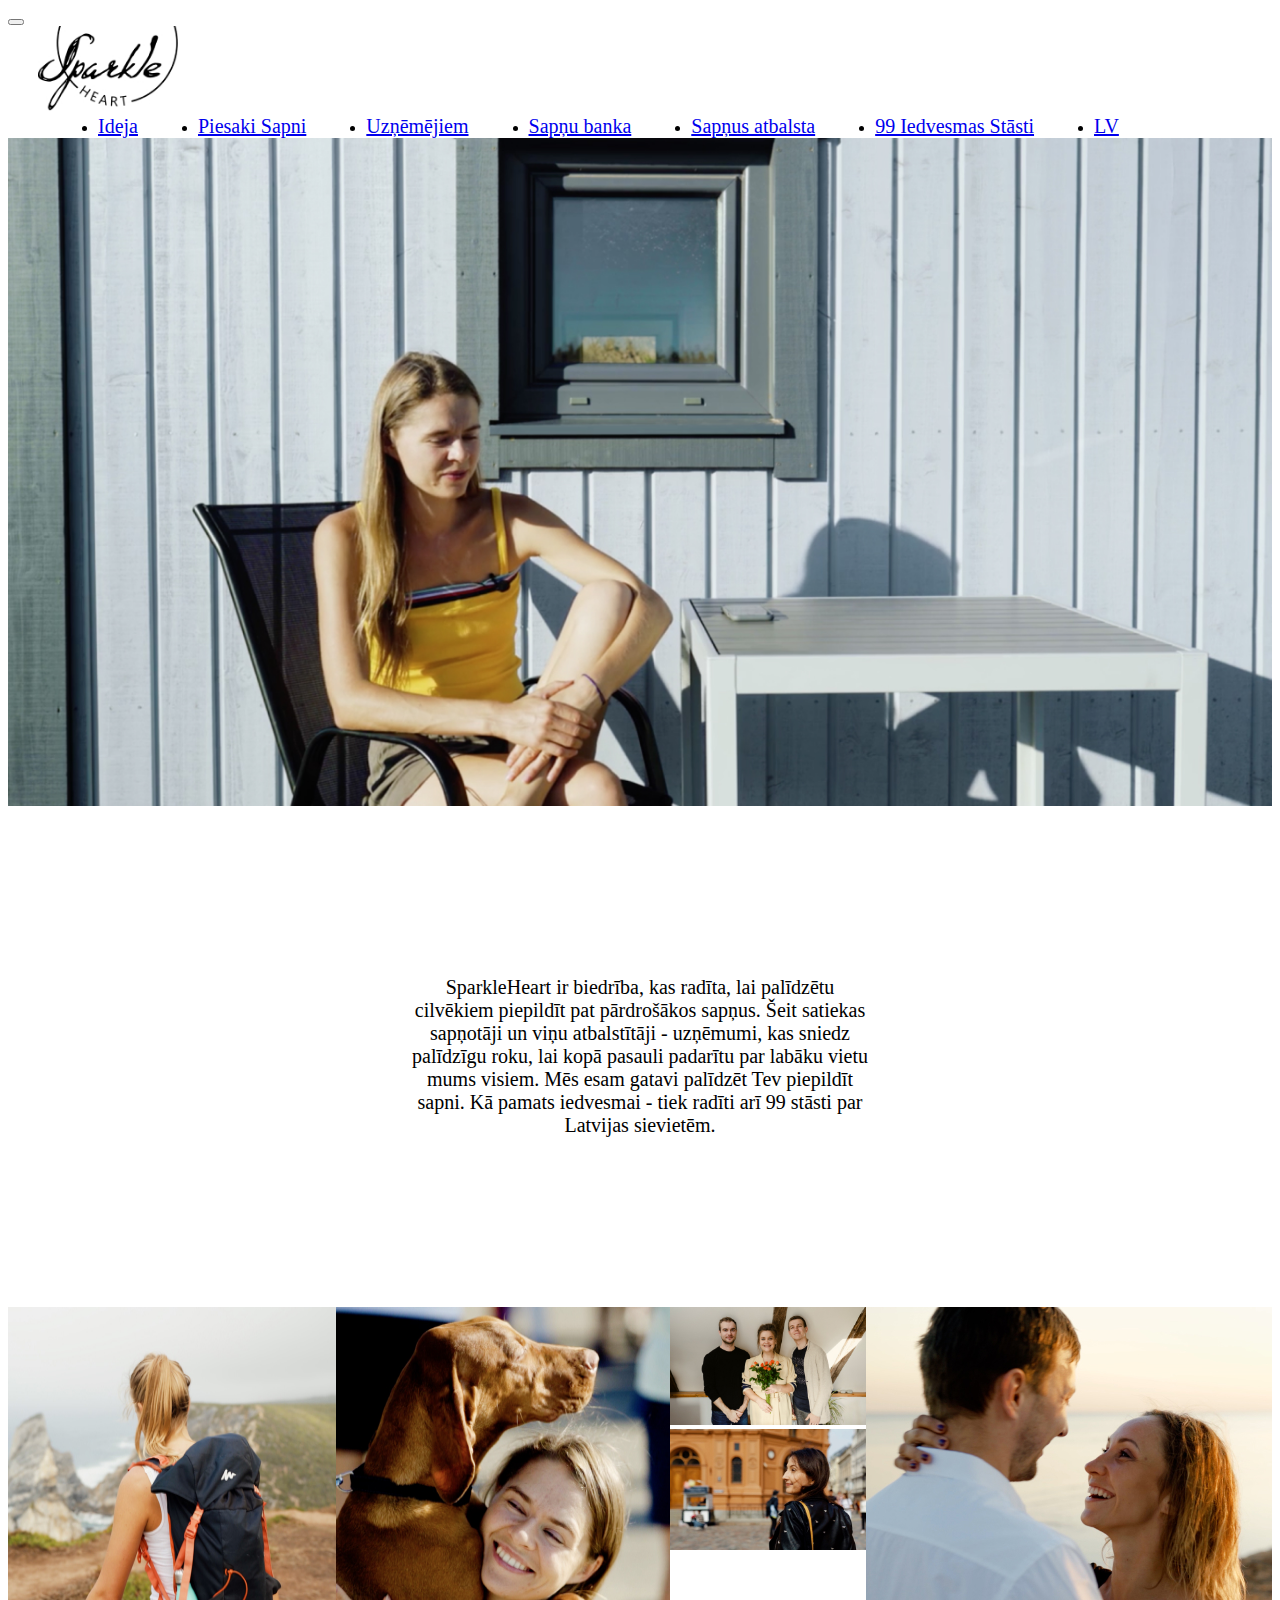
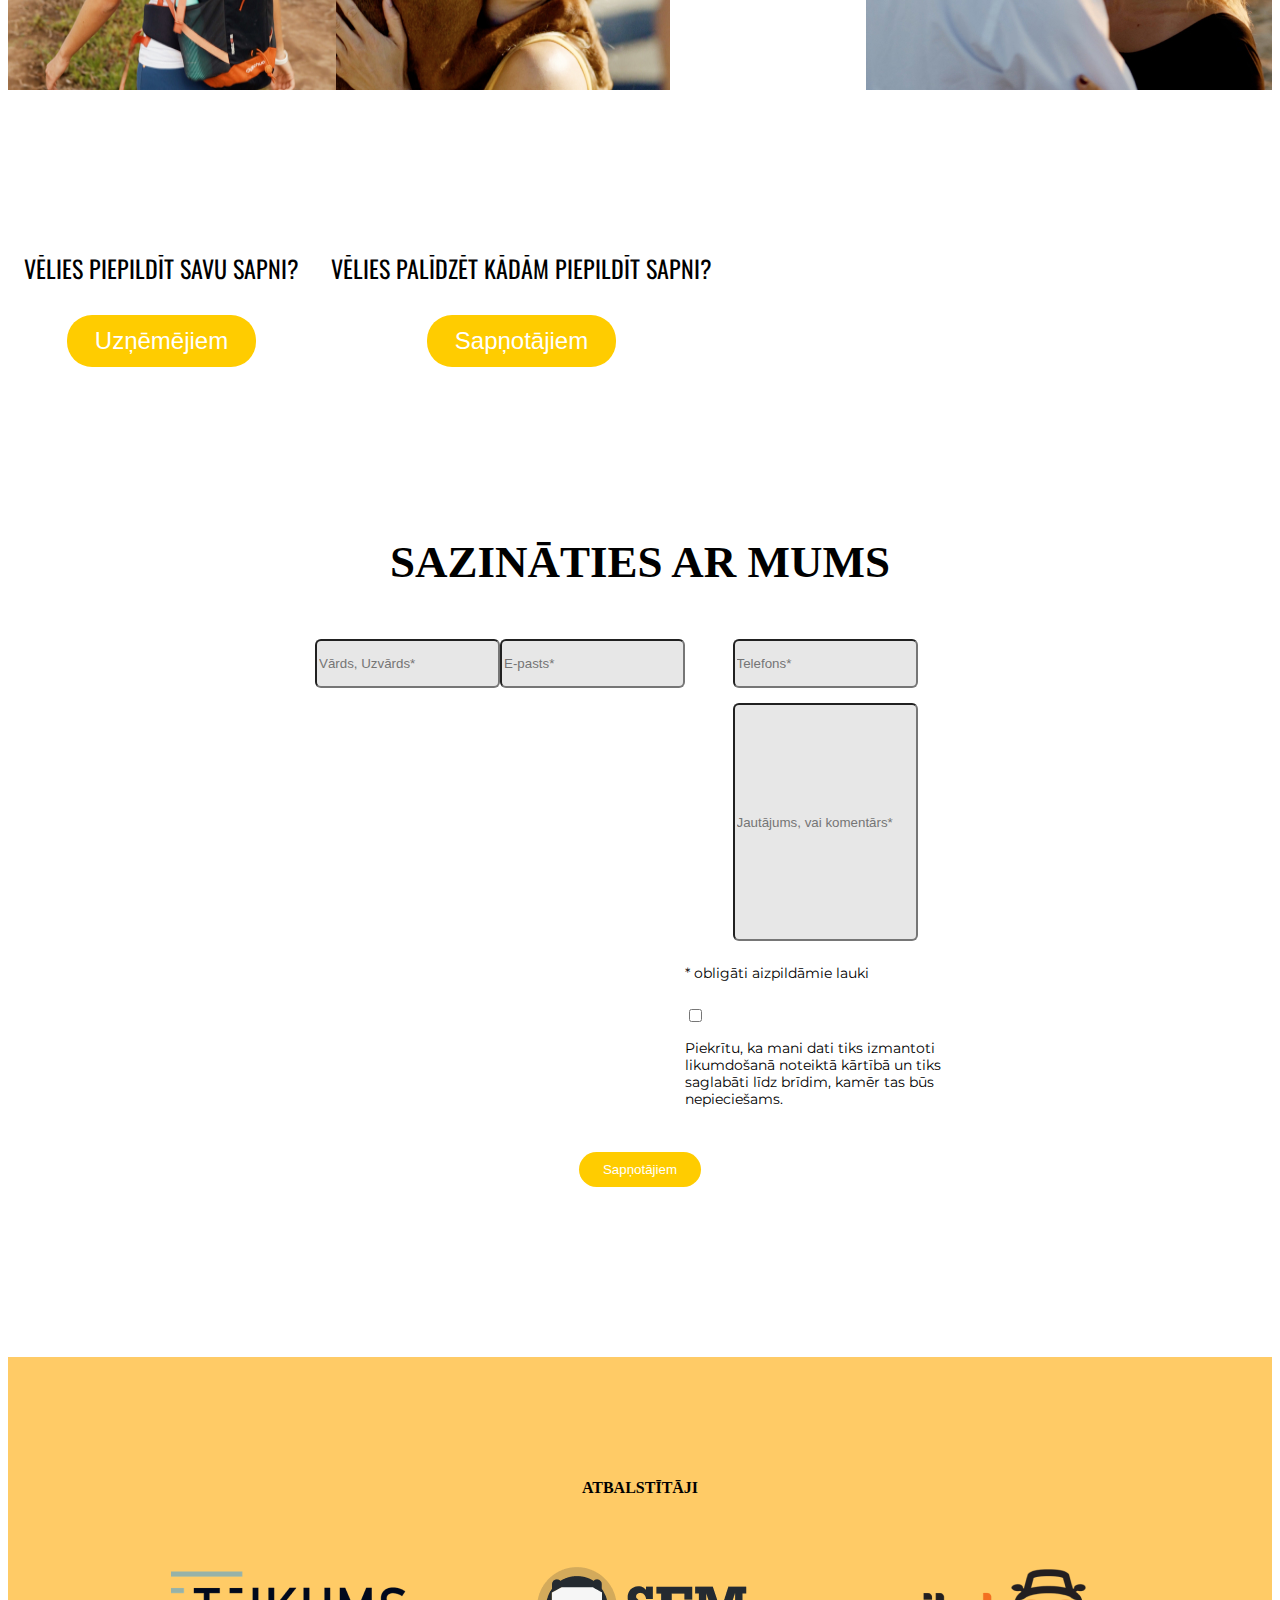
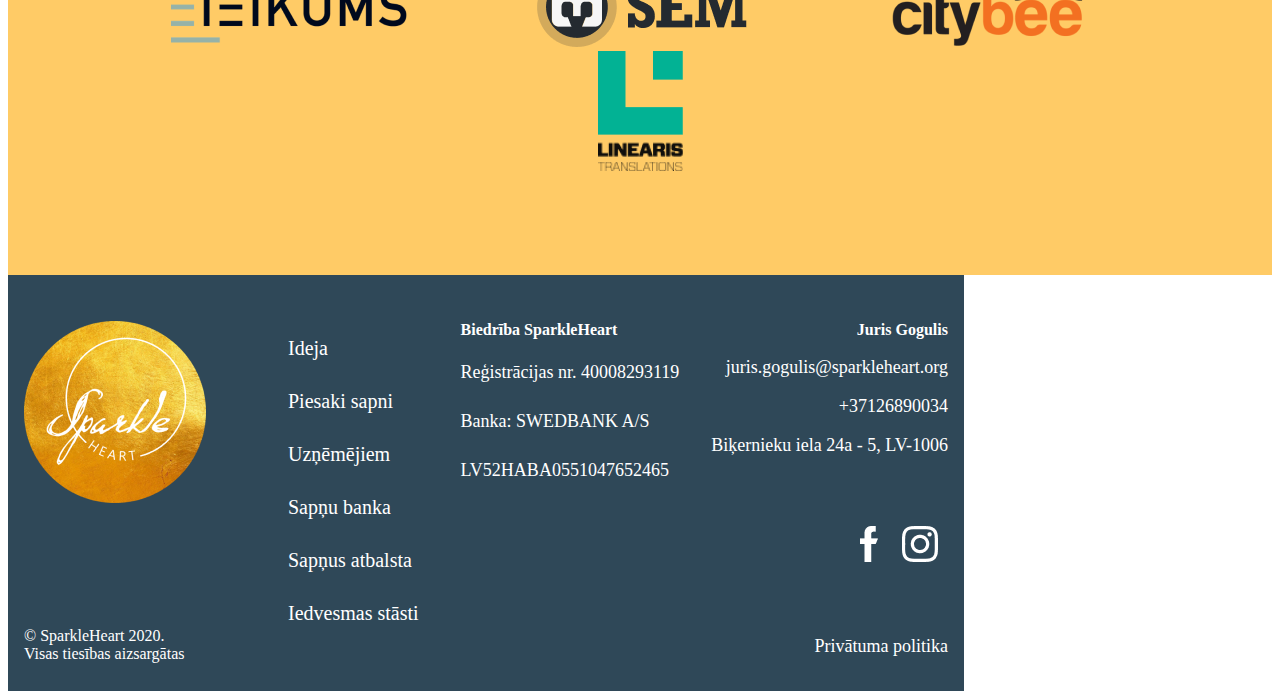
==== index.html @ 3af8c64d "Add files via upload" ====
<!DOCTYPE html>
<html lang="en">
<head>
    
    <meta charset="utf-8">
	<title>Sparkle Heart</title>
	<meta name="description" content="">

	<meta name="viewport" content="width=device-width, initial-scale=1, maximum-scale=1">

	<link href="https://cdn.jsdelivr.net/npm/bootstrap@5.1.3/dist/css/bootstrap.min.css" rel="stylesheet" integrity="sha384-1BmE4kWBq78iYhFldvKuhfTAU6auU8tT94WrHftjDbrCEXSU1oBoqyl2QvZ6jIW3" crossorigin="anonymous">
    <link rel="stylesheet" type="text/css" href="assets/css/style.css"/>
    <link rel="preconnect" href="https://fonts.googleapis.com">
    <link rel="preconnect" href="https://fonts.gstatic.com" crossorigin>
    <link href="https://fonts.googleapis.com/css2?family=Montserrat&display=swap" rel="stylesheet">
	<script src="https://cdn.jsdelivr.net/npm/bootstrap@5.1.3/dist/js/bootstrap.bundle.min.js" integrity="sha384-ka7Sk0Gln4gmtz2MlQnikT1wXgYsOg+OMhuP+IlRH9sENBO0LRn5q+8nbTov4+1p" crossorigin="anonymous"></script>

	<link rel="icon" type="image/x-icon" href="assets/favicon/GoldenV2Logo 3.ico">
</head>
<body>

		<!--NAVBAR-->
	<nav class="navbar navbar-expand-lg navbar-light">

		<div class="container-fluid">
			<button class="navbar-toggler" type="button" data-toggle="collapse" data-target="#navbarTogglerDemo01" aria-controls="navbarTogglerDemo01" aria-expanded="false" aria-label="Toggle navigation">
				<span class="navbar-toggler-icon"></span>
			</button>

		  <div class="collapse navbar-collapse" id="navbarResponsive">
			<img id="logo" src="assets/img/BlackLogo 3.jpg" alt="" width="140" height="85">
			<ul class="navbar-nav ml-auto">
			  <li class="nav-item">
				<a class="nav-link" href="#">Ideja</a>
			  </li>
			  <li class="nav-item">
				<a class="nav-link" href="#">Piesaki Sapni</a>
			  </li>
			  <li class="nav-item">
				<a class="nav-link" href="#">Uzņēmējiem</a>
			  </li>
			  <li class="nav-item">
				<a class="nav-link" href="#">Sapņu banka</a>
			  </li>
			  <li class="nav-item">
				<a class="nav-link" href="#">Sapņus atbalsta</a>
			  </li>
			  <li class="nav-item">
				<a class="nav-link" href="#">99 Iedvesmas Stāsti</a>
			  </li>
			  <li class="nav-item">
				<a class="nav-link" href="#">LV</a>
			  </li>
			</ul>
		  </div>
		</div>
	  </nav>


	  <!--SPARKLE VIDEO-->
	<section>
		<div class="sparkle-vid">
			<img src="assets/img/Sparkle Video 1.jpg" class="col-md-12 row sparkle">
		</div>
	</section>


		<!--TEXT-->
	<div class="text">
		<div>
			<p class="text-justify">SparkleHeart ir biedrība, kas radīta, lai palīdzētu cilvēkiem piepildīt pat pārdrošākos sapņus.
				Šeit satiekas sapņotāji un viņu atbalstītāji - uzņēmumi, kas sniedz palīdzīgu roku, lai kopā pasauli padarītu par labāku vietu mums visiem. 
				Mēs esam gatavi palīdzēt Tev piepildīt sapni. Kā pamats iedvesmai - tiek radīti arī 99 stāsti par Latvijas sievietēm.
			</p>
		</div>
	</div>


		<!--IMAGES-->
	<div class="col-sm-12 col-md-12 photos">
		<img src="assets/img/Zanda_1.jpg" class="img-fluid" alt="Responsive image">
		<img src="assets/img/Sibilla_4.jpg" class="img-fluid" alt="Responsive image">
		<div class="image-stacked">
			<img src="assets/img/Brinuma_meita-15.jpg" class="img-fluid">
			<img src="assets/img/Alina_1 1.jpg" class="img-fluid">
		</div>
		<img src="assets/img/Anda_2 1.jpg" class="img-fluid" alt="Responsive image">
	</div>
	
	
		<!--SAPNI POGAS-->

	<div class="float-container">
		<div class="row">
			<div class="column1 col-lg-6 col-md-5">
				<p class="sapnisT">VĒLIES PIEPILDĪT SAVU SAPNI?</p>
				<button class="sapnis-button">Uzņēmējiem</button>
			</div>
			<div class="column2 col-lg-6 col-md-5">
				<p class="sapnisT">VĒLIES PALĪDZĒT KĀDĀM PIEPILDĪT SAPNI?</p>
				<button class="sapnis-button">Sapņotājiem</button>
			</div>
		</div>
	</div>

		<!--FORMA-->
	
	<form>
		<div class="box">
			<h2>SAZINĀTIES AR MUMS</h2>
			<div class="row">
				<div class="col">
					<input type="text" class="form-control" placeholder="Vārds, Uzvārds*">
				</div>
				<div class="col">
					<input type="text" class="form-control" placeholder="E-pasts*">
				</div>
				<div class="input">
					<input type="text" class="form-control" placeholder="Telefons*">
					<input type="text" class="form-control height" placeholder="Jautājums, vai komentārs*">
					<div class="field">
						<P>* obligāti aizpildāmie lauki</P>
					</div>
					<div class="form-check field">
					<input class="form-check-input" type="checkbox" value="" id="defaultCheck1">
					<label class="form-check-label" for="defaultCheck1">
						<P>Piekrītu, ka mani dati tiks izmantoti likumdošanā noteiktā kārtībā un tiks saglabāti līdz brīdim, kamēr tas būs nepieciešams.</P>
					</label>
					</div>
				</div>  
			</div>
			<button class="sutit-button">Sapņotājiem</button>
		</div>
	</form>

	<!--FOOTER ORANGE-->

	<section>
		<div class="orange">
			<h4><b>ATBALSTĪTĀJI</b></h4>
			<img src="assets/img/getlogo1.png" class="image-fluid" alt="responsive image">
			<img src="assets/img/Group.png" class="image-fluid" alt="responsive image">
			<img src="assets/img/Citybee-logo 1.png" class="image-fluid" alt="responsive image">
			<img src="assets/img/logo1 1.png" class="image-fluid" alt="responsive image">
		</div>
	</section>

	<!--FOOTER GRAY-->
	
	<footer>
		<div class="container-fluid gray">
			<div class="row">
				<div class="col1 col-md-3 col-lg-3">
					<img src="assets/img/GoldenV2Logo 3.png" alt="">
					<p class="tiesibas">© SparkleHeart 2020.</p>
					<p class="tiesibas">Visas tiesības aizsargātas</p>
				</div>
				<div class="col2 col-md-3 col-lg-3">
					<ul>
						<li>
							<a class="footer-link">Ideja</a>
						</li>
						<li>
							<a class="footer-link">Piesaki sapni</a>
						</li>
						<li>
							<a class="footer-link">Uzņēmējiem</a>
						</li>
						<li>
							<a class="footer-link">Sapņu banka</a>
						</li>
						<li>
							<a class="footer-link">Sapņus atbalsta</a>
						</li>
						<li>
							<a class="footer-link">Iedvesmas stāsti</a>
						</li>
					</ul>
				</div>
				<div class="col3 col-md-3 col-lg-3">
					<h4>Biedrība SparkleHeart</h4>
              		<div>
                  		<p>Reģistrācijas nr. 40008293119</p>
                  		<p>Banka: SWEDBANK A/S</p>
                  		<p>LV52HABA0551047652465</p>
              		</div>
				</div>
				<div class="col4 col-md-3 col-lg-3">
					<h4>Juris Gogulis</h4>
              		<div>
                  		<p class="adress">juris.gogulis@sparkleheart.org</p>
                   		<p class="adress">+37126890034</p>
                   		<p class="adress">Biķernieku iela 24a - 5, LV-1006</p>
                   		<div class="mini-icons"">
                            <img src="assets/img/fb.png" width="18px" height="36px">
                            <img src="assets/img/ig.png" width="36px" height="36px">
                      	</div>
						<p class="politika">Privātuma politika</p>
              		</div>
				</div>
			</div>
		</div>
	</footer>
</body>
</html>
---- assets/css/style.css ----
@import url('https://fonts.googleapis.com/css?family=Poppins:400,500,700');
@import url('https://fonts.googleapis.com/css2?family=Montserrat:wght@700&display=swap');
@import url('https://fonts.googleapis.com/css2?family=Oswald&display=swap');

/*---Media Queries --*/
@media (max-width: 992px) {

  }
@media (max-width: 768px) {
  
}
@media (max-width: 576px) {
  
}

/*---Firefox Bug Fix --*/
.carousel-item {
  transition: -webkit-transform 0.5s ease;
  transition: transform 0.5s ease;
  transition: transform 0.5s ease, -webkit-transform 0.5s ease;
  -webkit-backface-visibility: visible;
  backface-visibility: visible;
}
/*--- Fixed Background Image --*/
figure {
  position: relative;
  width: 100%;
  height: 60%;
  margin: 0!important;
}
.fixed-wrap {
  clip: rect(0, auto, auto, 0);
  position: absolute;
  top: 0;
  left: 0;
  width: 100%;
  height: 100%;
}
#fixed {
  background-image: url('img/mac.png');
  position: fixed;
  display: block;
  top: 0;
  left: 0;
  width: 100%;
  height: 100%;
  background-size: cover;
  background-position: center center;
  -webkit-transform: translateZ(0);
          transform: translateZ(0);
  will-change: transform;
}
/*--- Bootstrap Padding Fix --*/
[class*="col-"] {
    padding: 1rem;
}

@font-face {
    font-family:'Montserrat-bold';
    src: url('assets/fonts/Montserrat-Bold.ttf') format('truetype');
}

@font-face {
    font-family:'Monsterrat-normal';
    src: url('assets/fonts/Monsterrat-Normal.ttf') format('truetype');
}

/* NavBar*/
.navbar {
    margin-top: auto;
}

.navbar a {
    font-family: Monsterrat;
    font-style: normal;
    font-size: 20px;
}

.navbar img {
    margin-left: 30px;
}

.navbar ul {
    display:inline-flex;
    margin: 0 0 0 20px;
}

.navbar li {
    margin: 0 30px;
}

/* Sparkle video */
.sparkle {
    display: block;
    max-width: 100%;
    height: auto;
    padding: 0;
    margin: auto;
}

/* TEXT */
.text {
    padding-top: 150px;
    padding-bottom: 150px;
    width: 470px;
    text-align: center;
    font-size: 20px;
    font-family: Monsterrat;
    margin: auto;
}

/* IMAGES */
img.ripped-bot1{
    z-index: 1;
    margin-top: 50px;
}

img.ripped-bot2 {
    z-index: 1;
}

img.sparkle {
    z-index: 0;
    bottom: 20%;
}

.image-stacked {
    height: auto;
    width: 100%;
    flex-direction: column;
}

.photos {
    display: flex;
    width: 100%;
    height: auto;
    flex-direction: row;
    padding: 0px;
    margin-bottom: 120px;
}

.img-fluid {
    width: 100%;
    height: auto;
}



/* SAPNI POGAS */
p.sapnisT {
    font-family: Oswald;
    padding-bottom: 5px;
    font-size: 24px;
}

button.sapnis-button {
    border-radius: 25px;
    padding: 12px 28px;
    font-size: 24px;
    border: none;
    background-color: #ffcc00;
    color: #FFFFFF;
}

.row {
    display: flex;
    text-align: center;
    margin-top: 20 px;
    padding-top: 30 px;
}

/* .column1 { */





/* FORMA */
.form-control {
    align-content: center;
    margin-top: 15px;
    height: 43px;
    background-color: rgba(196, 196, 196, 0.4);
    border-radius: 6px;
}

.box {
    align-items: center;
    font-family: Monsterrat;
    font-style: normal;
    font-size: 30px;
    line-height: 44px;
    text-align: center;
    width: 650px;
    margin:auto;
    padding: 120px 0px;
}

.box h2 {
    margin-bottom: 40px;
}

.input {
    width: 680px;
}

::placeholder {
    text-align: left;
    margin-top: 0px;
}

.height{
    height: 232px;
}

.field {
    text-align: start;
    width: auto;
    font-family: Montserrat;
    font-style: normal;
    font-size: 14px;
    line-height: 17px;
    float: left;
    margin-top: 10px;
}

button.sutit-button {
    border-radius: 25px;
    padding: 10px 24px;
    border: none;
    background-color: #ffcc00;
    margin-bottom: 50px;
    margin-top: 30px;
    color: #FFFFFF;
}


/* FOOTER ORANGE*/
.orange {
    background-color: #FFCB66;
    text-align: center;
    padding: 100px 0px;
}

.orange h4 {
    margin-bottom: 70px;
}

.orange img {
    margin: 0px 60px;
}


/* FOOTER GRAY */
.gray {
    background-color: #2F4858;
    float: left;
}

.col1 img {
    margin-top: 30px;
    margin-bottom: 120px;
    
}


.col1 p {
    color: #FFFFFF;
    margin: 0 0 ;
    text-align: left;
}


.col2 ul {
    list-style-type: none;
    float: left;
}

.col2 li a {
    text-decoration: none;
    font-size: 20px;
    color: #FFFFFF;
    margin: 30px 0px;
}

.col2 li {
    margin: 30px 10px;
    text-align: left;
}

.col3 h4 {
    color: #FFFFFF;
    margin-top: 30px;
    margin-bottom: 15px;
    text-align: left;
}

.col4 h4 {
    color: #FFFFFF;
    margin-top: 30px;
    margin-bottom: 15px;
    text-align: right;
}


.col3 p {
    padding: 5px 0px;
    color: #FFFFFF;
    text-align: left;
    font-size: 18px;
}

.col4 p {
    text-align: right;
    color: #FFFFFF;
    font-size: 18px;
}

.mini-icons {
    text-align: right;
    margin: 70px 0px;
}

.mini-icons img {
    margin: 0px 10px;
}
/*
Extra small (xs) devices (portrait phones, less than 576px)
No media query since this is the default in Bootstrap

Small (sm) devices (landscape phones, 576px and up)
@media (min-width: 576px) { ... }

Medium (md) devices (tablets, 768px and up)
@media (min-width: 768px) { ... }

Large (lg) devices (desktops, 992px and up)
@media (min-width: 992px) { ... }

Extra (xl) large devices (large desktops, 1200px and up)
@media (min-width: 1200px) { ... }
*/
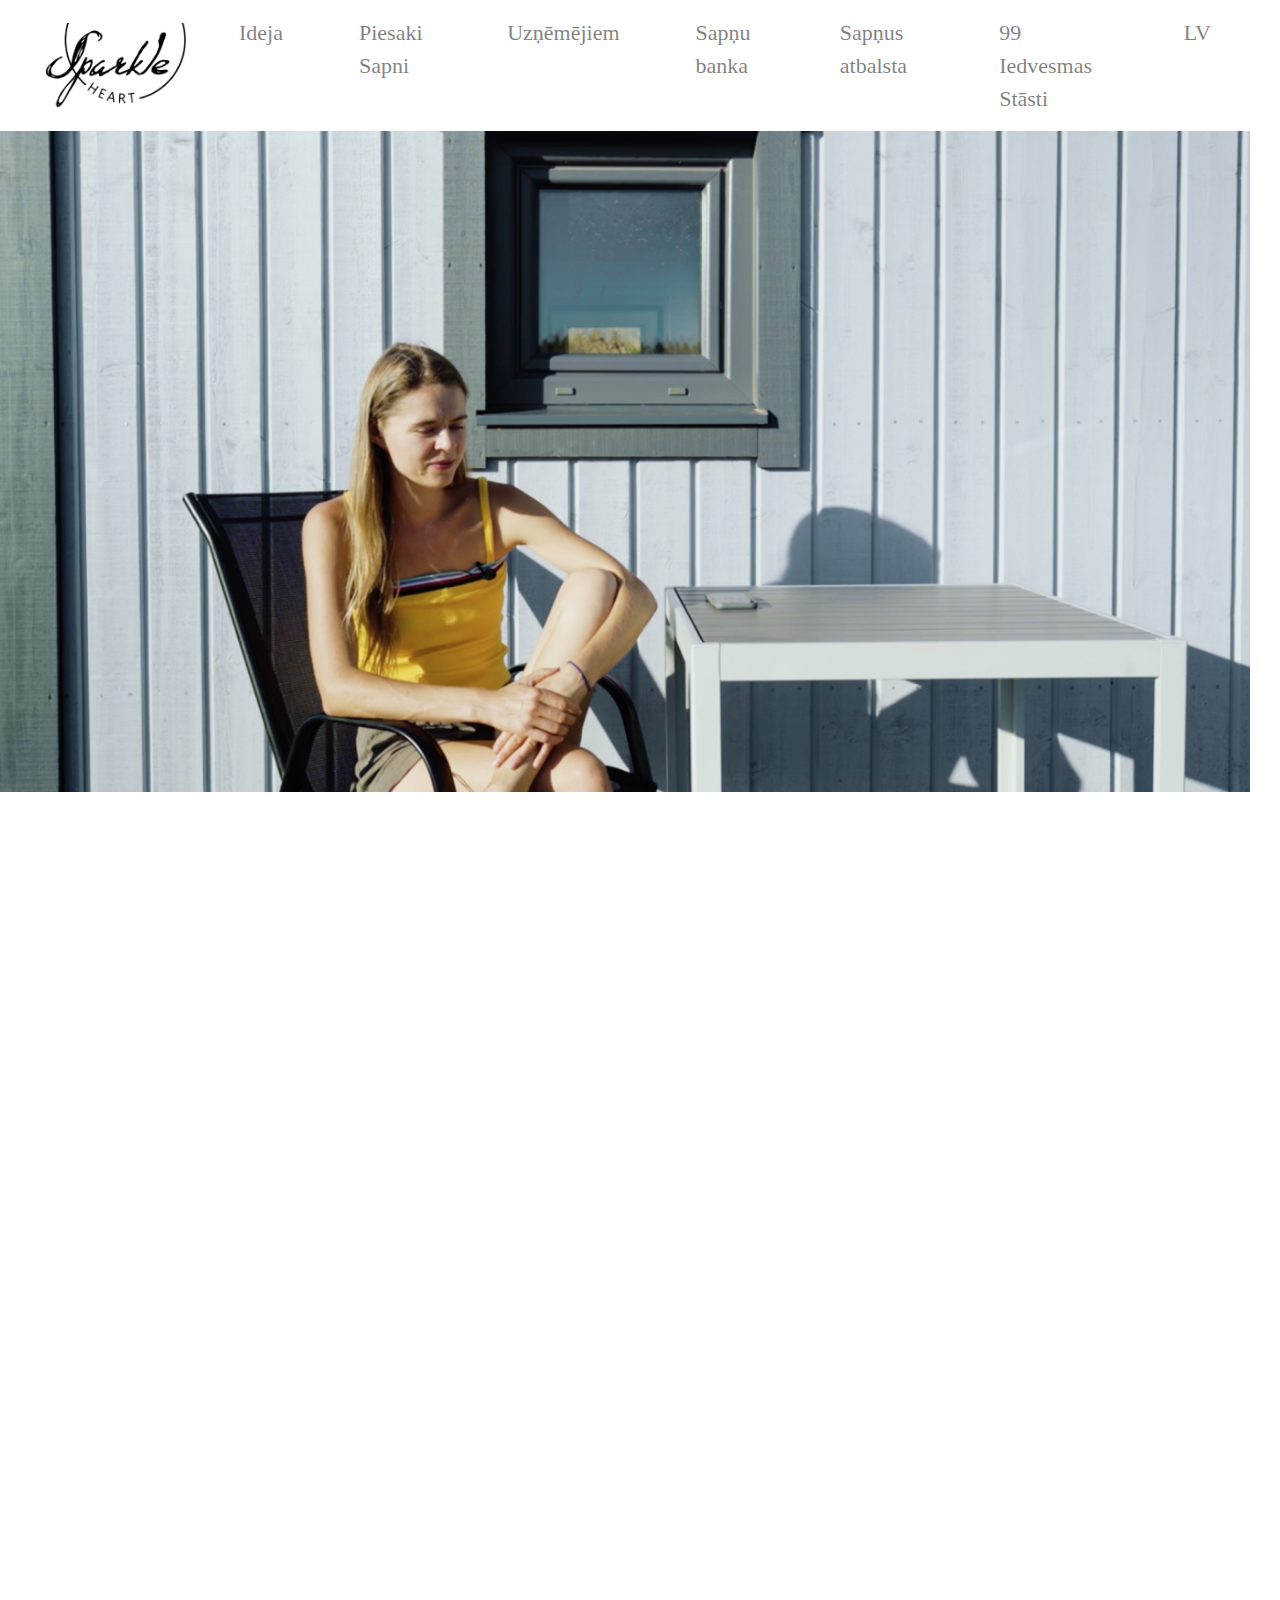
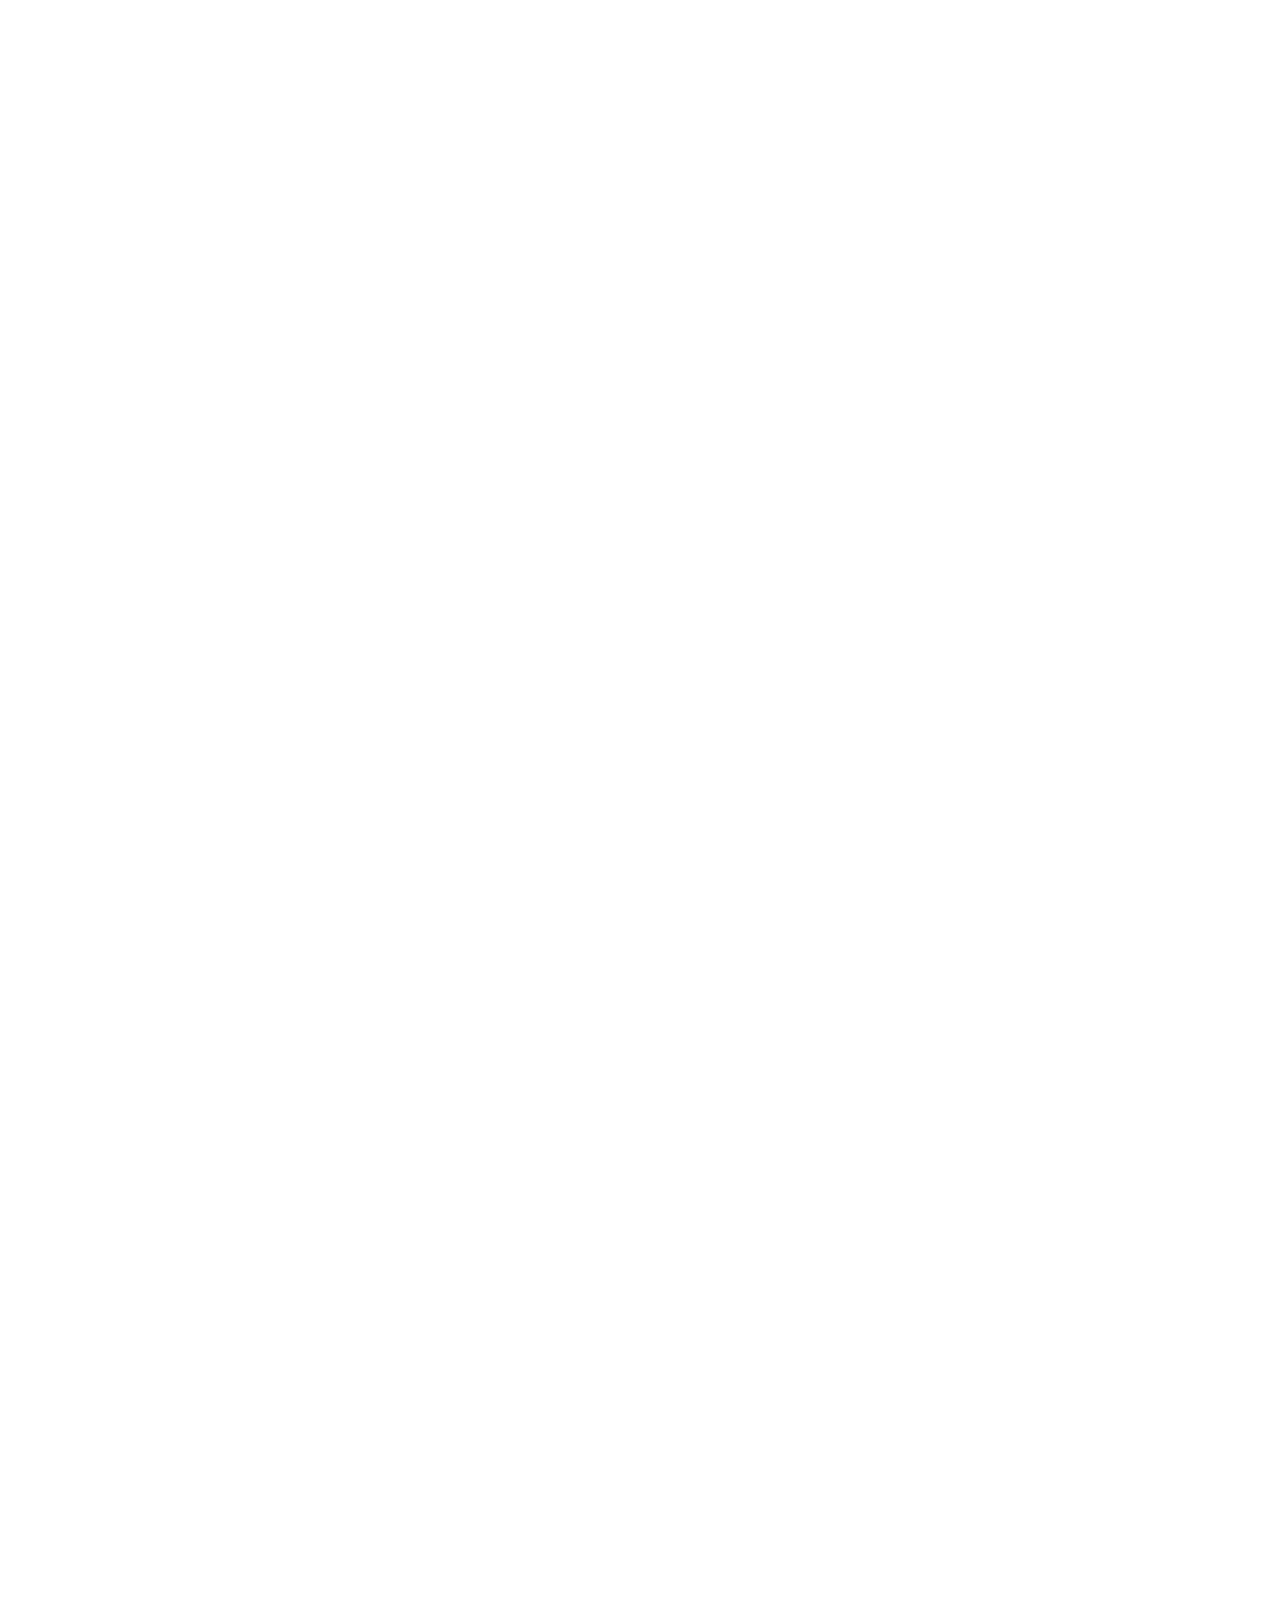
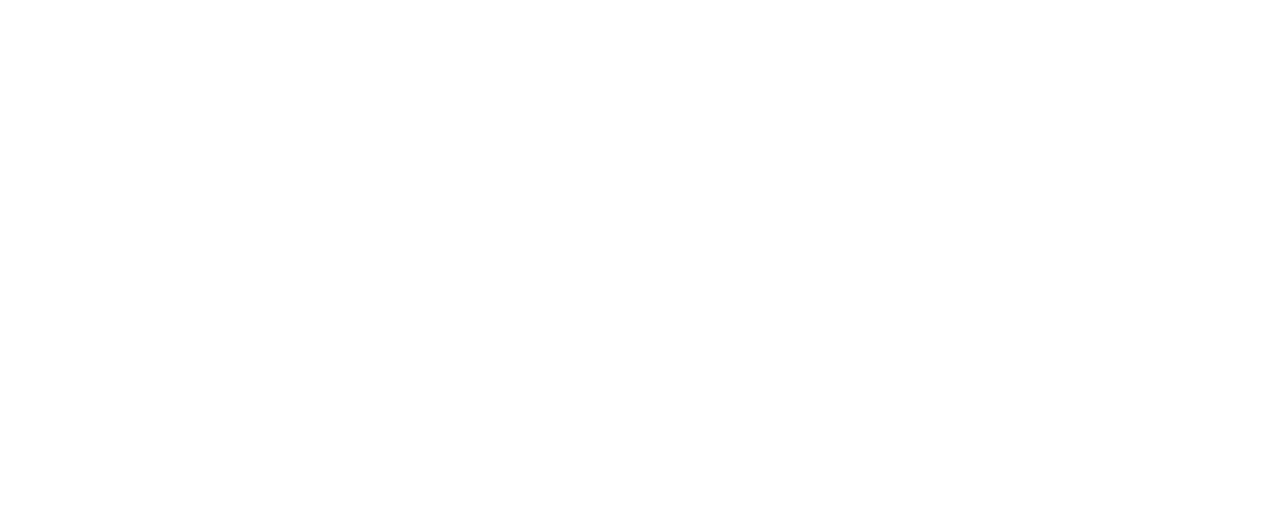
==== commit 0a7e2866: "Add files via upload" ====
--- a/index.html
+++ b/index.html
@@ -8,59 +8,62 @@
 
 	<meta name="viewport" content="width=device-width, initial-scale=1, maximum-scale=1">
 
+	
 	<link href="https://cdn.jsdelivr.net/npm/bootstrap@5.1.3/dist/css/bootstrap.min.css" rel="stylesheet" integrity="sha384-1BmE4kWBq78iYhFldvKuhfTAU6auU8tT94WrHftjDbrCEXSU1oBoqyl2QvZ6jIW3" crossorigin="anonymous">
     <link rel="stylesheet" type="text/css" href="assets/css/style.css"/>
     <link rel="preconnect" href="https://fonts.googleapis.com">
     <link rel="preconnect" href="https://fonts.gstatic.com" crossorigin>
     <link href="https://fonts.googleapis.com/css2?family=Montserrat&display=swap" rel="stylesheet">
-	<script src="https://cdn.jsdelivr.net/npm/bootstrap@5.1.3/dist/js/bootstrap.bundle.min.js" integrity="sha384-ka7Sk0Gln4gmtz2MlQnikT1wXgYsOg+OMhuP+IlRH9sENBO0LRn5q+8nbTov4+1p" crossorigin="anonymous"></script>
+	<link rel="stylesheet" href="https://maxcdn.bootstrapcdn.com/bootstrap/4.0.0/css/bootstrap.min.css" integrity="sha384-Gn5384xqQ1aoWXA+058RXPxPg6fy4IWvTNh0E263XmFcJlSAwiGgFAW/dAiS6JXm" crossorigin="anonymous">
 
 	<link rel="icon" type="image/x-icon" href="assets/favicon/GoldenV2Logo 3.ico">
 </head>
 <body>
 
 		<!--NAVBAR-->
-	<nav class="navbar navbar-expand-lg navbar-light">
-
+	<nav class="navbar d-flex flex-nowrap w-100 navbar-expand-lg navbar-light col-lg-12">
+		<img id="logo" src="assets/img/BlackLogo 3.jpg" alt="" width="140" height="85">
 		<div class="container-fluid">
-			<button class="navbar-toggler" type="button" data-toggle="collapse" data-target="#navbarTogglerDemo01" aria-controls="navbarTogglerDemo01" aria-expanded="false" aria-label="Toggle navigation">
-				<span class="navbar-toggler-icon"></span>
+			<button class="navbar-toggler navbar-toggler-right ml-auto hidden-sm-up float-xs-right" type="button" 
+			data-toggle="collapse" data-target="#navbarSupportedContent" 
+			aria-controls="navbarSupportedContent" aria-expanded="false" 
+			aria-label="Toggle navigation">
+				<span aria-hidden="true" class="navbar-toggler-icon"></span>
 			</button>
 
-		  <div class="collapse navbar-collapse" id="navbarResponsive">
-			<img id="logo" src="assets/img/BlackLogo 3.jpg" alt="" width="140" height="85">
-			<ul class="navbar-nav ml-auto">
-			  <li class="nav-item">
-				<a class="nav-link" href="#">Ideja</a>
-			  </li>
-			  <li class="nav-item">
-				<a class="nav-link" href="#">Piesaki Sapni</a>
-			  </li>
-			  <li class="nav-item">
-				<a class="nav-link" href="#">Uzņēmējiem</a>
-			  </li>
-			  <li class="nav-item">
-				<a class="nav-link" href="#">Sapņu banka</a>
-			  </li>
-			  <li class="nav-item">
-				<a class="nav-link" href="#">Sapņus atbalsta</a>
-			  </li>
-			  <li class="nav-item">
-				<a class="nav-link" href="#">99 Iedvesmas Stāsti</a>
-			  </li>
-			  <li class="nav-item">
-				<a class="nav-link" href="#">LV</a>
-			  </li>
-			</ul>
-		  </div>
-		</div>
-	  </nav>
+		  	<div class="collapse navbar-collapse" id="navbarSupportedContent">
+				<ul class="navbar-nav ml-auto mb-2 mb-lg-0">
+				<li class="nav-item">
+					<a class="nav-link" id="nav-menu" href="#">Ideja</a>
+				</li>
+				<li class="nav-item">
+					<a class="nav-link" id="nav-menu" href="#">Piesaki Sapni</a>
+				</li>
+				<li class="nav-item">
+					<a class="nav-link" id="nav-menu" href="#">Uzņēmējiem</a>
+				</li>
+				<li class="nav-item">
+					<a class="nav-link" id="nav-menu" href="#">Sapņu banka</a>
+				</li>
+				<li class="nav-item">
+					<a class="nav-link" id="nav-menu" href="#">Sapņus atbalsta</a>
+				</li>
+				<li class="nav-item">
+					<a class="nav-link" id="nav-menu" href="#">99 Iedvesmas Stāsti</a>
+				</li>
+				<li class="nav-item">
+					<a class="nav-link" id="nav-menu" href="#">LV</a>
+				</li>
+				</ul>
+			</div>
+		</div>
+	</nav>
 
 
 	  <!--SPARKLE VIDEO-->
 	<section>
 		<div class="sparkle-vid">
-			<img src="assets/img/Sparkle Video 1.jpg" class="col-md-12 row sparkle">
+			<img src="assets/img/Sparkle Video 1.jpg" class="col-md-12 col-lg-12 row sparkle">
 		</div>
 	</section>
 
@@ -77,7 +80,7 @@
 
 
 		<!--IMAGES-->
-	<div class="col-sm-12 col-md-12 photos">
+	<div class="photos">
 		<img src="assets/img/Zanda_1.jpg" class="img-fluid" alt="Responsive image">
 		<img src="assets/img/Sibilla_4.jpg" class="img-fluid" alt="Responsive image">
 		<div class="image-stacked">
@@ -109,10 +112,10 @@
 		<div class="box">
 			<h2>SAZINĀTIES AR MUMS</h2>
 			<div class="row">
-				<div class="col">
+				<div class="col col-xs-12 col-sm-12 col-md-6">
 					<input type="text" class="form-control" placeholder="Vārds, Uzvārds*">
 				</div>
-				<div class="col">
+				<div class="col col-xs-12 col-sm-12 col-md-6">
 					<input type="text" class="form-control" placeholder="E-pasts*">
 				</div>
 				<div class="input">
@@ -158,22 +161,22 @@
 				<div class="col2 col-md-3 col-lg-3">
 					<ul>
 						<li>
-							<a class="footer-link">Ideja</a>
-						</li>
-						<li>
-							<a class="footer-link">Piesaki sapni</a>
-						</li>
-						<li>
-							<a class="footer-link">Uzņēmējiem</a>
-						</li>
-						<li>
-							<a class="footer-link">Sapņu banka</a>
-						</li>
-						<li>
-							<a class="footer-link">Sapņus atbalsta</a>
-						</li>
-						<li>
-							<a class="footer-link">Iedvesmas stāsti</a>
+							<p class="footer-link">Ideja</p>
+						</li>
+						<li>
+							<p class="footer-link">Piesaki sapni</p>
+						</li>
+						<li>
+							<p class="footer-link">Uzņēmējiem</p>
+						</li>
+						<li>
+							<p class="footer-link">Sapņu banka</p>
+						</li>
+						<li>
+							<p class="footer-link">Sapņus atbalsta</p>
+						</li>
+						<li>
+							<p class="footer-link">Iedvesmas stāsti</p>
 						</li>
 					</ul>
 				</div>
@@ -201,5 +204,9 @@
 			</div>
 		</div>
 	</footer>
+
+	<script src="https://code.jquery.com/jquery-3.2.1.slim.min.js" integrity="sha384-KJ3o2DKtIkvYIK3UENzmM7KCkRr/rE9/Qpg6aAZGJwFDMVNA/GpGFF93hXpG5KkN" crossorigin="anonymous"></script>
+    <script src="https://cdnjs.cloudflare.com/ajax/libs/popper.js/1.12.9/umd/popper.min.js" integrity="sha384-ApNbgh9B+Y1QKtv3Rn7W3mgPxhU9K/ScQsAP7hUibX39j7fakFPskvXusvfa0b4Q" crossorigin="anonymous"></script>
+    <script src="https://maxcdn.bootstrapcdn.com/bootstrap/4.0.0/js/bootstrap.min.js" integrity="sha384-JZR6Spejh4U02d8jOt6vLEHfe/JQGiRRSQQxSfFWpi1MquVdAyjUar5+76PVCmYl" crossorigin="anonymous"></script>
 </body>
 </html>--- a/assets/css/style.css
+++ b/assets/css/style.css
@@ -4,13 +4,69 @@
 
 /*---Media Queries --*/
 @media (max-width: 992px) {
-
+    #nav-menu {
+        display: block;
+        text-align: center;
+        margin: 15px;
+        padding: 0 30px;
+    }
   }
 @media (max-width: 768px) {
-  
+    .col2 {
+        display: none;
+    }
+
+    .box {
+        padding-left: 30px;
+        padding-right: 30px;
+    }
+
+    footer div {
+        float: left;
+    }
+
+    .col1 p {
+        display: none;
+    }
+
+    .col1 img{
+        float: left;
+        margin-bottom: 20px; 
+    }
+
+    .col3 {
+        display: none;
+    }
+
+    .col4 h4 {
+        float: left;
+        display: flex;
+        width: 100%;
+    }
+    
+    .col4 p {
+        text-align: left;
+    }
+
+    .orange img {
+        margin: 0px 10px;
+    }
+
 }
 @media (max-width: 576px) {
-  
+    .box {
+        padding-left: 30px;
+        padding-right: 30px;
+    }
+
+    .col1 img{
+        float: left;
+        margin-bottom: 20px; 
+    }
+
+    .navbar img {
+        display: none;
+    }
 }
 
 /*---Firefox Bug Fix --*/
@@ -21,13 +77,7 @@
   -webkit-backface-visibility: visible;
   backface-visibility: visible;
 }
-/*--- Fixed Background Image --*/
-figure {
-  position: relative;
-  width: 100%;
-  height: 60%;
-  margin: 0!important;
-}
+
 .fixed-wrap {
   clip: rect(0, auto, auto, 0);
   position: absolute;
@@ -65,15 +115,41 @@
     src: url('assets/fonts/Monsterrat-Normal.ttf') format('truetype');
 }
 
+html,body
+{
+    width: 100%;
+    height: 100%;
+    margin: 0px;
+    padding: 0px;
+    overflow-x: hidden; 
+}
+
+div {
+    display: block;
+}
+
 /* NavBar*/
 .navbar {
     margin-top: auto;
+
+}
+
+.navbar .container-fluid {
+    display: flexbox;
+    float: right;
+}
+
+.navbar-toggler {
+    border: 0px solid;
+    float: right;
 }
 
 .navbar a {
     font-family: Monsterrat;
     font-style: normal;
-    font-size: 20px;
+    font-size: 22px;
+    font-weight: 500;
+    color: black;
 }
 
 .navbar img {
@@ -91,18 +167,18 @@
 
 /* Sparkle video */
 .sparkle {
-    display: block;
+    display: inline-block;
     max-width: 100%;
     height: auto;
-    padding: 0;
-    margin: auto;
+    padding: 0%;
+    margin: 0%;
 }
 
 /* TEXT */
 .text {
     padding-top: 150px;
     padding-bottom: 150px;
-    width: 470px;
+    width: 47%;
     text-align: center;
     font-size: 20px;
     font-family: Monsterrat;
@@ -135,7 +211,8 @@
     width: 100%;
     height: auto;
     flex-direction: row;
-    padding: 0px;
+    padding: 0%;
+    margin: 0%;
     margin-bottom: 120px;
 }
 
@@ -143,7 +220,6 @@
     width: 100%;
     height: auto;
 }
-
 
 
 /* SAPNI POGAS */
@@ -164,15 +240,11 @@
 
 .row {
     display: flex;
+    flex-wrap: wrap;
     text-align: center;
     margin-top: 20 px;
     padding-top: 30 px;
 }
-
-/* .column1 { */
-
-
-
 
 
 /* FORMA */
@@ -260,7 +332,7 @@
 .col1 img {
     margin-top: 30px;
     margin-bottom: 120px;
-    
+    size: 20px;
 }
 
 
@@ -276,7 +348,7 @@
     float: left;
 }
 
-.col2 li a {
+.col2 li p {
     text-decoration: none;
     font-size: 20px;
     color: #FFFFFF;
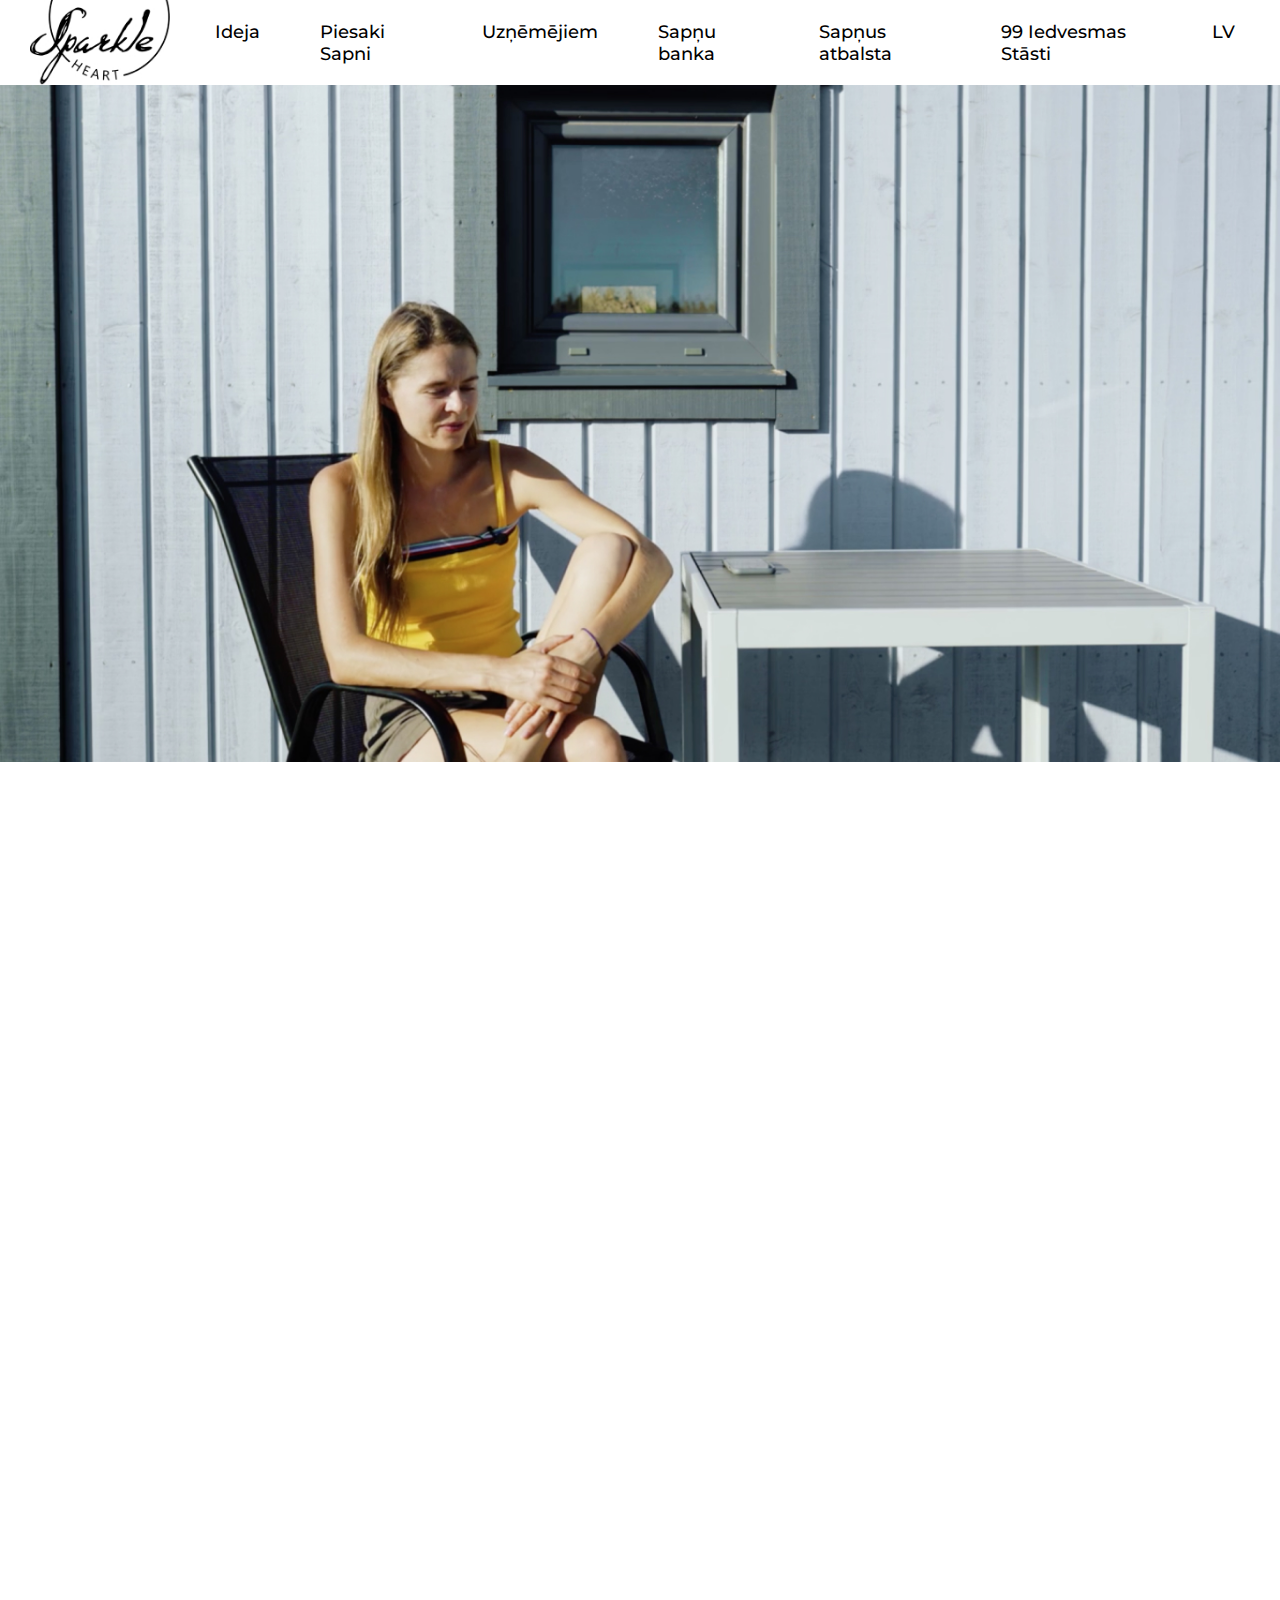
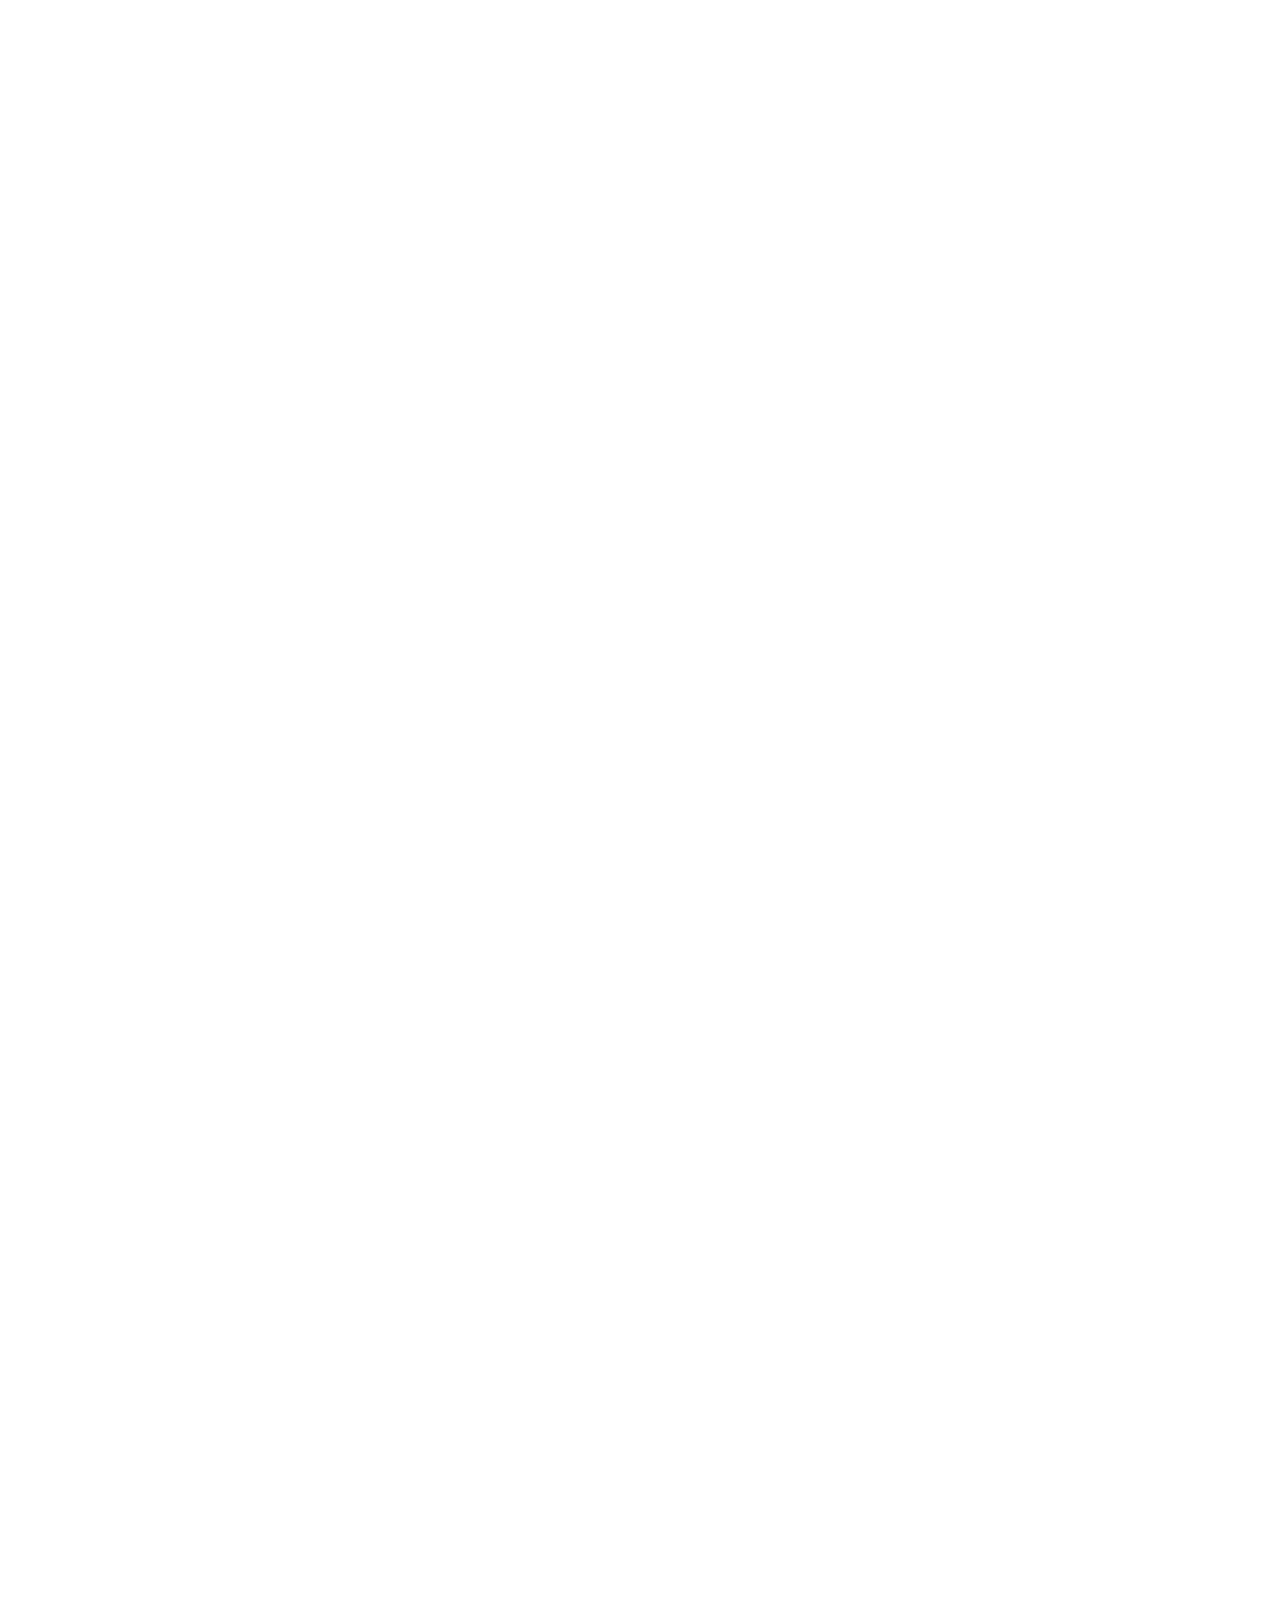
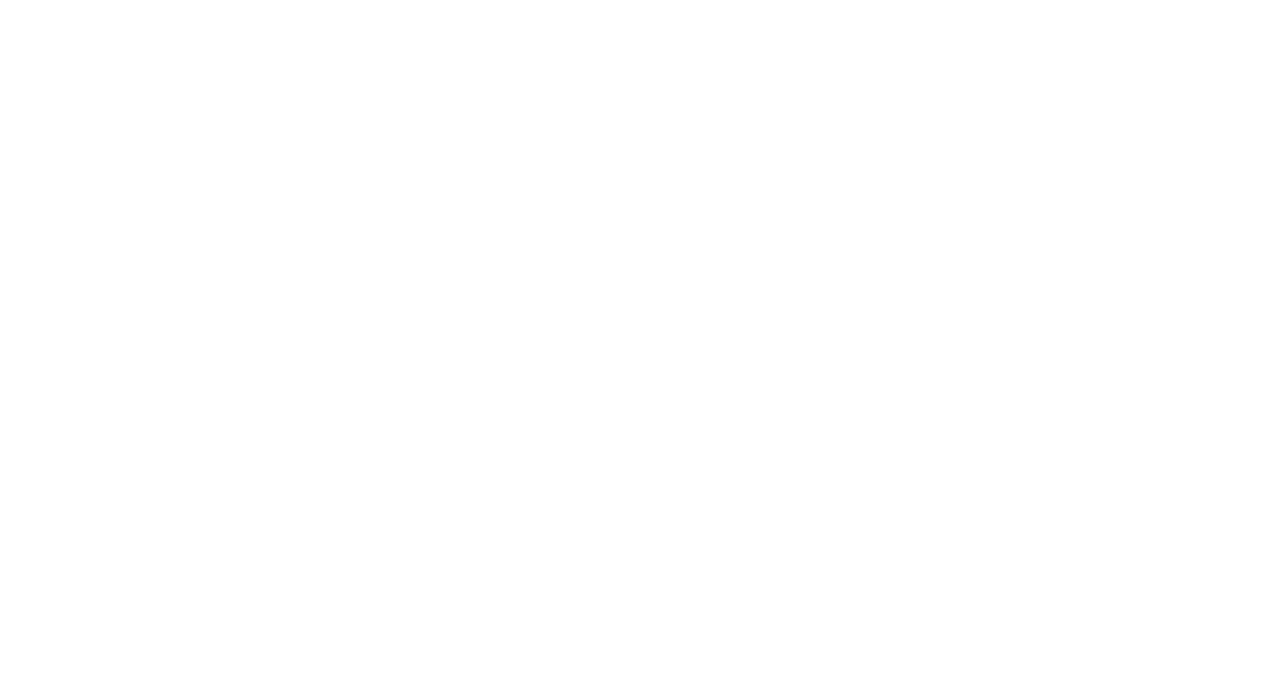
==== commit 7b8e1b6e: "Add files via upload" ====
--- a/index.html
+++ b/index.html
@@ -8,6 +8,10 @@
 
 	<meta name="viewport" content="width=device-width, initial-scale=1, maximum-scale=1">
 
+	<link rel="preconnect" href="https://fonts.googleapis.com">
+	<link rel="preconnect" href="https://fonts.gstatic.com" crossorigin>
+	<link href="https://fonts.googleapis.com/css2?family=Montserrat&display=swap" rel="stylesheet">
+
 	
 	<link href="https://cdn.jsdelivr.net/npm/bootstrap@5.1.3/dist/css/bootstrap.min.css" rel="stylesheet" integrity="sha384-1BmE4kWBq78iYhFldvKuhfTAU6auU8tT94WrHftjDbrCEXSU1oBoqyl2QvZ6jIW3" crossorigin="anonymous">
     <link rel="stylesheet" type="text/css" href="assets/css/style.css"/>
@@ -21,6 +25,7 @@
 <body>
 
 		<!--NAVBAR-->
+
 	<nav class="navbar d-flex flex-nowrap w-100 navbar-expand-lg navbar-light col-lg-12">
 		<img id="logo" src="assets/img/BlackLogo 3.jpg" alt="" width="140" height="85">
 		<div class="container-fluid">
@@ -60,18 +65,20 @@
 	</nav>
 
 
-	  <!--SPARKLE VIDEO-->
+	   <!--SPARKLE VIDEO-->
+
 	<section>
 		<div class="sparkle-vid">
-			<img src="assets/img/Sparkle Video 1.jpg" class="col-md-12 col-lg-12 row sparkle">
+			<img src="assets/img/Sparkle Video 1.jpg" class="col-md-12 col-lg-12 sparkle no-gutters">
 		</div>
 	</section>
 
 
 		<!--TEXT-->
+
 	<div class="text">
 		<div>
-			<p class="text-justify">SparkleHeart ir biedrība, kas radīta, lai palīdzētu cilvēkiem piepildīt pat pārdrošākos sapņus.
+			<p >SparkleHeart ir biedrība, kas radīta, lai palīdzētu cilvēkiem piepildīt pat pārdrošākos sapņus.
 				Šeit satiekas sapņotāji un viņu atbalstītāji - uzņēmumi, kas sniedz palīdzīgu roku, lai kopā pasauli padarītu par labāku vietu mums visiem. 
 				Mēs esam gatavi palīdzēt Tev piepildīt sapni. Kā pamats iedvesmai - tiek radīti arī 99 stāsti par Latvijas sievietēm.
 			</p>
@@ -80,26 +87,25 @@
 
 
 		<!--IMAGES-->
-	<div class="photos">
-		<img src="assets/img/Zanda_1.jpg" class="img-fluid" alt="Responsive image">
-		<img src="assets/img/Sibilla_4.jpg" class="img-fluid" alt="Responsive image">
-		<div class="image-stacked">
-			<img src="assets/img/Brinuma_meita-15.jpg" class="img-fluid">
-			<img src="assets/img/Alina_1 1.jpg" class="img-fluid">
-		</div>
-		<img src="assets/img/Anda_2 1.jpg" class="img-fluid" alt="Responsive image">
-	</div>
-	
-	
+		<div class="container-fluid photos">
+			<img src="assets/img/Zanda_1.jpg" class="img-fluid" id="img-width" alt="Responsive image">
+			<img src="assets/img/Sibilla_4.jpg" class="img-fluid" id="img-width" alt="Responsive image">
+			<div class="image-stacked" id="img-width">
+				<img src="assets/img/Brinuma_meita-15.jpg" class="img-fluid">
+				<img src="assets/img/Alina_1 1.jpg" class="img-fluid">
+			</div>
+			<img src="assets/img/Anda_2 1.jpg" class="img-fluid" id="img-width" alt="Responsive image">
+		</div>
+	
+
 		<!--SAPNI POGAS-->
-
-	<div class="float-container">
-		<div class="row">
-			<div class="column1 col-lg-6 col-md-5">
+	<div class="container pogas">
+		<div class="row row-cols-2">
+			<div class="col-md-6 col-sm-12 column1">
 				<p class="sapnisT">VĒLIES PIEPILDĪT SAVU SAPNI?</p>
 				<button class="sapnis-button">Uzņēmējiem</button>
 			</div>
-			<div class="column2 col-lg-6 col-md-5">
+			<div class="col-md-6 col-sm-12 column2">
 				<p class="sapnisT">VĒLIES PALĪDZĒT KĀDĀM PIEPILDĪT SAPNI?</p>
 				<button class="sapnis-button">Sapņotājiem</button>
 			</div>
@@ -109,74 +115,74 @@
 		<!--FORMA-->
 	
 	<form>
-		<div class="box">
+		<div class="container-fluid box">
 			<h2>SAZINĀTIES AR MUMS</h2>
-			<div class="row">
-				<div class="col col-xs-12 col-sm-12 col-md-6">
+			<div class="row form-row">
+				<div class="col col-md-6 id="col1">
 					<input type="text" class="form-control" placeholder="Vārds, Uzvārds*">
 				</div>
-				<div class="col col-xs-12 col-sm-12 col-md-6">
+				<div class="col col-md-6" id="col2">
 					<input type="text" class="form-control" placeholder="E-pasts*">
 				</div>
-				<div class="input">
+				<div class="input col-lg-12">
 					<input type="text" class="form-control" placeholder="Telefons*">
 					<input type="text" class="form-control height" placeholder="Jautājums, vai komentārs*">
 					<div class="field">
-						<P>* obligāti aizpildāmie lauki</P>
+						<P id="p1">* obligāti aizpildāmie lauki</P>
 					</div>
 					<div class="form-check field">
 					<input class="form-check-input" type="checkbox" value="" id="defaultCheck1">
 					<label class="form-check-label" for="defaultCheck1">
-						<P>Piekrītu, ka mani dati tiks izmantoti likumdošanā noteiktā kārtībā un tiks saglabāti līdz brīdim, kamēr tas būs nepieciešams.</P>
+						<P id="p2">Piekrītu, ka mani dati tiks izmantoti likumdošanā noteiktā kārtībā un tiks saglabāti līdz brīdim, kamēr tas būs nepieciešams.</P>
 					</label>
 					</div>
 				</div>  
 			</div>
-			<button class="sutit-button">Sapņotājiem</button>
+			<button class="sutit-button">Sūtīt</button>
 		</div>
 	</form>
 
-	<!--FOOTER ORANGE-->
+		<!--FOOTER ORANGE-->
 
 	<section>
 		<div class="orange">
-			<h4><b>ATBALSTĪTĀJI</b></h4>
-			<img src="assets/img/getlogo1.png" class="image-fluid" alt="responsive image">
-			<img src="assets/img/Group.png" class="image-fluid" alt="responsive image">
-			<img src="assets/img/Citybee-logo 1.png" class="image-fluid" alt="responsive image">
-			<img src="assets/img/logo1 1.png" class="image-fluid" alt="responsive image">
+			<h4>ATBALSTĪTĀJI</h4>
+			<img src="assets/img/getlogo1.png" class="image-fluid orange1" alt="responsive image">
+			<img src="assets/img/Group.png" class="image-fluid orange1" alt="responsive image">
+			<img src="assets/img/Citybee-logo 1.png" class="image-fluid orange2" alt="responsive image">
+			<img src="assets/img/logo1 1.png" class="image-fluid orange3" alt="responsive image">
 		</div>
 	</section>
 
-	<!--FOOTER GRAY-->
+		<!--FOOTER GRAY-->
 	
 	<footer>
 		<div class="container-fluid gray">
-			<div class="row">
+			<div class="row" id="row">
 				<div class="col1 col-md-3 col-lg-3">
 					<img src="assets/img/GoldenV2Logo 3.png" alt="">
-					<p class="tiesibas">© SparkleHeart 2020.</p>
-					<p class="tiesibas">Visas tiesības aizsargātas</p>
+					<p class="tiesibas" id="tiesibas1">© SparkleHeart 2020.</p>
+					<p class="tiesibas" id="tiesibas2">Visas tiesības aizsargātas</p>
 				</div>
 				<div class="col2 col-md-3 col-lg-3">
 					<ul>
 						<li>
-							<p class="footer-link">Ideja</p>
-						</li>
-						<li>
-							<p class="footer-link">Piesaki sapni</p>
-						</li>
-						<li>
-							<p class="footer-link">Uzņēmējiem</p>
-						</li>
-						<li>
-							<p class="footer-link">Sapņu banka</p>
-						</li>
-						<li>
-							<p class="footer-link">Sapņus atbalsta</p>
-						</li>
-						<li>
-							<p class="footer-link">Iedvesmas stāsti</p>
+							<p class="footer-link" id="list">Ideja</p>
+						</li>
+						<li>
+							<p class="footer-link" id="list">Piesaki sapni</p>
+						</li>
+						<li>
+							<p class="footer-link" id="list">Uzņēmējiem</p>
+						</li>
+						<li>
+							<p class="footer-link" id="list">Sapņu banka</p>
+						</li>
+						<li>
+							<p class="footer-link" id="list">Sapņus atbalsta</p>
+						</li>
+						<li>
+							<p class="footer-link" id="list">Iedvesmas stāsti</p>
 						</li>
 					</ul>
 				</div>
@@ -189,16 +195,16 @@
               		</div>
 				</div>
 				<div class="col4 col-md-3 col-lg-3">
-					<h4>Juris Gogulis</h4>
-              		<div>
+					<h4 id="juris">Juris Gogulis</h4>
+              		<div id="juris">
                   		<p class="adress">juris.gogulis@sparkleheart.org</p>
                    		<p class="adress">+37126890034</p>
                    		<p class="adress">Biķernieku iela 24a - 5, LV-1006</p>
-                   		<div class="mini-icons"">
+                   		<div class="mini-icons">
                             <img src="assets/img/fb.png" width="18px" height="36px">
                             <img src="assets/img/ig.png" width="36px" height="36px">
                       	</div>
-						<p class="politika">Privātuma politika</p>
+						<p class="politika" id="politika">Privātuma politika</p>
               		</div>
 				</div>
 			</div>
--- a/assets/css/style.css
+++ b/assets/css/style.css
@@ -3,6 +3,127 @@
 @import url('https://fonts.googleapis.com/css2?family=Oswald&display=swap');
 
 /*---Media Queries --*/
+@media (max-width: 2000px) {
+    .form-row {
+        padding-left: 360px;
+        padding-right: 360px;
+    }
+
+    .text {
+        padding-top: 150px;
+        padding-bottom: 150px;
+        width: 48%;
+        text-align: center;
+        font-family: 'Montserrat', sans-serif;
+        font-style: normal;
+        font-weight: normal;
+        font-size: 18px;
+        line-height: 22px;
+        margin: auto;
+    }
+
+    .navbar a {
+        padding: 8px 10px !important;
+    }
+
+    .orange h4 {
+        margin-bottom: 60px !important;
+    }
+
+    .orange1 {
+        margin: 0px 45px 0px 35px !important;
+    }
+
+    .orange2 {
+        margin-left: 30px !important;
+        margin-right: 55px !important;
+    }
+
+    .orange3 {
+        margin-left: 40px !important;
+    }
+    
+    .col1 img {
+        margin: 30px 0px 50px 43px;
+        size: 20px;
+    }
+
+    .col1 {
+        padding-bottom: 0px !important;
+    }
+
+    .col2 {
+        padding-left: 0px !important;
+        padding-right: 0px !important;
+        padding-bottom: 0px !important;
+    }
+
+    .col3 {
+        padding-right: 0px !important;
+        padding-left: 0px !important;
+        padding-bottom: 0px !important;
+    }
+
+    .col4 {
+        padding-bottom: 0px !important;
+    }
+
+    #juris {
+        margin-right: 35px;
+    }
+
+    #tiesibas1 {
+        margin-top: 20px;
+        margin-left: 43px;
+        font-size: 14px !important;
+        line-height: 17px !important;
+    }
+
+    #tiesibas2 {
+        margin-left: 43px;
+        margin-bottom: 10px;
+        font-size: 14px !important;
+        line-height: 17px !important;
+    }
+
+    .gray p {
+        font-family: Montserrat;
+        font-style: normal;
+        font-weight: 500;
+        font-size: 18px;
+        line-height: 20px;
+    }
+
+    .gray h4 {
+        font-family: Montserrat;
+        font-style: normal;
+        font-weight: 500;
+        font-size: 24px;
+        line-height: 29px;
+    }
+
+    #politika {
+        font-size: 14px !important;
+        line-height: 17px !important;
+    }
+
+    #list {
+        line-height: 14px !important;
+    }
+}
+
+@media (max-width: 1500px) {
+    .form-row {
+        padding-left: 377px;
+        padding-right: 377px;
+    }
+
+    .navbar a {
+        padding: 8px 0px !important;
+    }
+
+}
+
 @media (max-width: 992px) {
     #nav-menu {
         display: block;
@@ -10,6 +131,11 @@
         margin: 15px;
         padding: 0 30px;
     }
+    
+    .row {
+        padding-left: 50px;
+        padding-right: 50px;
+    }
   }
 @media (max-width: 768px) {
     .col2 {
@@ -52,21 +178,137 @@
         margin: 0px 10px;
     }
 
+    .text p{
+        font-size: 14px;
+        width: 100%;
+        text-align: center;
+    }
+
+    .text{
+        text-align: center;
+    }
+
 }
 @media (max-width: 576px) {
-    .box {
-        padding-left: 30px;
-        padding-right: 30px;
-    }
-
+   
     .col1 img{
         float: left;
-        margin-bottom: 20px; 
-    }
-
-    .navbar img {
+        margin-bottom: 12px; 
+    } 
+
+    .form-row {
+        padding-left: 0px;
+        padding-right: 0px;
+    }
+
+    .height{
+        height: 180px  !important;
+    }
+    
+    nav #logo {
+        padding-top: 0px;
+        margin: 0px 0px 0px 20px;
+        width: 80px;
+        height: 50px;
+        left: 40px;
+    }
+
+    .navbar {
+        padding-top: 0px;
+    }
+
+    .text {
+        padding-top: 80px;
+        padding-bottom: 80px;
+        position: relative;
+        width: 280px;
+        height: 324px;
+
+    }
+
+    .text p {
+        font-family: 'Montserrat', sans-serif;
+        font-style: normal;
+        font-weight: 400;
+        font-size: 12px;
+        line-height: 15px;
+        text-align: center;
+        line-height: 15px;
+        margin-bottom: 0px !important;
+    }
+
+    .form-control {
+        max-width: 100%;
+        align-content: center;
+    }
+
+    .orange1 {
+        width: 130px;
+        margin: 10px !important;
+    }
+
+    .orange2 {
+        width: 130px;
+        margin: 0px 35px 20px 0px !important;
+    }
+
+    .orange3 {
+        width: 50px;
+        margin: 20px 35px 30px 20px !important;
+    }
+
+    .box h2 {
+        font-size: 24px !important;
+        margin-bottom: 10px !important;
+    }
+
+    .orange h4 {
+        margin-bottom: 50px;
+    }
+
+    #row {
+        padding: 0px !important;
+    }
+
+    .col1 img {
+        margin-left: 5px !important;
+        width: 100px !important;
+        height: 100px !important;
+    }
+
+    .col4 h4 {
+        font-size: 18px !important;
+        margin-top: 10px !important;
+        margin-bottom: 30px !important;
+    }
+
+    .col4 p {
+        font-size: 12px !important;
+        float: left !important;
+        line-height: 10px !important;
+    }
+
+    .col4 {
+        padding-top: 0px !important;
+    }
+
+    #politika {
         display: none;
     }
+
+    .mini-icons img {
+        height: 25px !important;
+        width: auto !important;
+    }
+
+    .adress {
+        margin-left: 2px;
+    }
+
+    .mini-icons {
+        margin-top: 55px !important;
+    }
+
 }
 
 /*---Firefox Bug Fix --*/
@@ -107,12 +349,25 @@
 
 @font-face {
     font-family:'Montserrat-bold';
-    src: url('assets/fonts/Montserrat-Bold.ttf') format('truetype');
+    src: url('../fonts/Montserrat-Bold.ttf') format('truetype');
 }
 
 @font-face {
     font-family:'Monsterrat-normal';
-    src: url('assets/fonts/Monsterrat-Normal.ttf') format('truetype');
+    src: url('../fonts/Monsterrat-Normal.ttf') format('truetype');
+}
+
+
+@font-face {
+    font-family: 'Oswald';
+    font-style: normal;
+    font-weight: 400;
+    src: url('../fonts/oswald-v40-latin-regular.eot');
+}
+
+.no-gutters {
+    margin-right: 0;
+    margin-left: 0;
 }
 
 html,body
@@ -130,8 +385,8 @@
 
 /* NavBar*/
 .navbar {
-    margin-top: auto;
-
+    margin:0 !important;
+	padding: 0px !important;
 }
 
 .navbar .container-fluid {
@@ -145,11 +400,14 @@
 }
 
 .navbar a {
-    font-family: Monsterrat;
-    font-style: normal;
-    font-size: 22px;
+    font-family: Montserrat;
+    font-style: normal;
     font-weight: 500;
-    color: black;
+    font-size: 18px;
+    line-height: 22px;
+    color: #000000 !important;
+    text-align: left;
+    padding: 8px 0px !important;
 }
 
 .navbar img {
@@ -165,31 +423,39 @@
     margin: 0 30px;
 }
 
+.sparkle-vid {
+    padding: 0%;
+}
+
 /* Sparkle video */
 .sparkle {
-    display: inline-block;
+    display: block;
     max-width: 100%;
     height: auto;
-    padding: 0%;
-    margin: 0%;
-}
-
-/* TEXT */
-.text {
-    padding-top: 150px;
-    padding-bottom: 150px;
-    width: 47%;
-    text-align: center;
-    font-size: 20px;
-    font-family: Monsterrat;
-    margin: auto;
-}
+    margin:0 !important;
+	padding: 0px !important;
+}
+
+/* .header-vector {
+    position: absolute;
+    z-index: 2;
+    width: 100%;
+} */
 
 /* IMAGES */
-img.ripped-bot1{
-    z-index: 1;
-    margin-top: 50px;
-}
+/* .ripped-img1 {
+    position: absolute;
+    width: 100%;
+    margin-bottom: -3%;
+    z-index: 2;
+}
+
+.ripped-img2 {
+    position: absolute;
+    width: 100%;
+    z-index: 2;
+    margin-top: -3%;
+} */
 
 img.ripped-bot2 {
     z-index: 1;
@@ -201,44 +467,85 @@
 }
 
 .image-stacked {
-    height: auto;
-    width: 100%;
     flex-direction: column;
 }
 
 .photos {
     display: flex;
-    width: 100%;
-    height: auto;
     flex-direction: row;
-    padding: 0%;
+    padding: 0px !important;
     margin: 0%;
     margin-bottom: 120px;
 }
 
+#img-width {
+    width: 25%;
+}
+
 .img-fluid {
     width: 100%;
-    height: auto;
-}
+}
+
+
 
 
 /* SAPNI POGAS */
 p.sapnisT {
-    font-family: Oswald;
-    padding-bottom: 5px;
+    font-family: 'Oswald', sans-serif;
+    font-style: normal;
+    font-weight: 500;
     font-size: 24px;
+    line-height: 36px;
+    text-align: center;
 }
 
 button.sapnis-button {
     border-radius: 25px;
-    padding: 12px 28px;
-    font-size: 24px;
+    padding: 7px 50px;
+    font-size: 18px;
+    font-weight: 500;
+    font-style: normal;
+    font-family: 'Montserrat', sans-serif;
     border: none;
-    background-color: #ffcc00;
+    background-color: #FFA800;
     color: #FFFFFF;
-}
-
-.row {
+    text-align: center;
+}
+
+.pogas {
+    width: 50%;
+    align-content: center;
+    align-items: center;
+    margin: auto;
+    padding: 150px 0;
+    text-align: center;
+}
+
+.column1 {
+    width: 50% !important;
+    padding-right: 30px !important;
+    position: absolute;
+}
+
+.column2 {
+    width: 50% !important;
+    padding-left: 30px !important; 
+    position: absolute;
+}
+
+/* FORMA */
+.form-control {
+    align-content: center;
+    margin-top: 12px;
+    height: 43px;
+    background-color: rgba(196, 196, 196, 0.4) !important;
+    border-radius: 6px;
+    color: #2F4858;
+    letter-spacing: -0.015em;
+}
+
+.form-row {
+    padding: auto;
     display: flex;
     flex-wrap: wrap;
     text-align: center;
@@ -246,39 +553,82 @@
     padding-top: 30 px;
 }
 
-
-/* FORMA */
-.form-control {
-    align-content: center;
-    margin-top: 15px;
-    height: 43px;
-    background-color: rgba(196, 196, 196, 0.4);
-    border-radius: 6px;
+.form-check .form-check-input {
+    float: left;
+    margin-left: -1em !important;
 }
 
 .box {
     align-items: center;
-    font-family: Monsterrat;
-    font-style: normal;
+    text-align: center;
+    margin:auto;
+    padding: 120px 0px;
+}
+
+.box h2 {
+    margin-bottom: 30px;
+    font-family: 'Oswald', sans-serif;
+    font-style: normal;
+    font-weight: 500;
     font-size: 30px;
     line-height: 44px;
     text-align: center;
-    width: 650px;
-    margin:auto;
-    padding: 120px 0px;
-}
-
-.box h2 {
-    margin-bottom: 40px;
+    letter-spacing: 0.7px;
+}
+
+.box p {
+    font-family: 'Montserrat', sans-serif;
+    font-style: normal;
+    font-weight: normal;
+    font-size: 14px;
+    line-height: 17px;
+    color:#2F4858;
+    width: 92%;
+}
+
+#p1 {
+    padding: 7px 0px 6px 0px;
+}
+
+#p2 {
+    padding: 2px 0px 9px 21px;
 }
 
 .input {
     width: 680px;
+    padding-top: 3px !important;
+    font-family: 'Oswald', sans-serif !important;
+    font-style: normal !important;
+    font-weight: normal !important;
+    font-size: 18px !important;
+    line-height: 22px !important;
+    color: #2F4858;
+    border: 0px !important;
+    border-top-style: none !important;
+    border-right-style: none !important;
+    border-left-style: none !important;
+    border-bottom-style: none !important;
+}
+
+.col {
+    padding-bottom: 0px !important;
+}
+
+#col1 {
+    padding-right: 10px !important;
+}
+
+#col2 {
+    padding-left: 10px !important;
 }
 
 ::placeholder {
     text-align: left;
     margin-top: 0px;
+    font-family: 'Montserrat', sans-serif !important;
+    font-style: normal !important;
+    font-size: 18px !important;
+    font-weight: 500 !important;
 }
 
 .height{
@@ -288,24 +638,39 @@
 .field {
     text-align: start;
     width: auto;
-    font-family: Montserrat;
-    font-style: normal;
-    font-size: 14px;
-    line-height: 17px;
-    float: left;
+    font-family: 'Montserrat', sans-serif;
+    font-style: normal;
+    font-weight: normal;
+    font-size: 18px;
+    line-height: 22px;
+    display: flex;
+    align-items: center;
+    letter-spacing: -0.015em;
     margin-top: 10px;
+    letter-spacing: 0.1px;
 }
 
 button.sutit-button {
-    border-radius: 25px;
+    border-radius: 30px;
     padding: 10px 24px;
     border: none;
-    background-color: #ffcc00;
+    height: 63px;
+    width: 180px;
+    background-color: #FFA800;
     margin-bottom: 50px;
-    margin-top: 30px;
+    margin-top: 15px;
+    font-family: 'Montserrat', sans-serif;
+    font-style: normal;
+    font-weight: 500;
+    font-size: 24px;
+    line-height: 29px;
     color: #FFFFFF;
 }
 
+.form-check-input {
+    background-color: rgba(196, 196, 196, 0.4) !important;
+    outline: none !important; 
+}
 
 /* FOOTER ORANGE*/
 .orange {
@@ -315,7 +680,13 @@
 }
 
 .orange h4 {
-    margin-bottom: 70px;
+    margin-bottom: 50px;
+    font-family: 'Oswald', sans-serif;
+    font-style: normal;
+    font-weight: 500;
+    font-size: 24px;
+    line-height: 36px;
+    color: #2F4858;
 }
 
 .orange img {
@@ -329,13 +700,6 @@
     float: left;
 }
 
-.col1 img {
-    margin-top: 30px;
-    margin-bottom: 120px;
-    size: 20px;
-}
-
-
 .col1 p {
     color: #FFFFFF;
     margin: 0 0 ;
@@ -350,9 +714,12 @@
 
 .col2 li p {
     text-decoration: none;
-    font-size: 20px;
     color: #FFFFFF;
-    margin: 30px 0px;
+    margin: 20px 0px 10px 0px;
+}
+
+#ideja {
+    margin: 30px 0px 10px 0px !important;
 }
 
 .col2 li {
@@ -376,21 +743,18 @@
 
 
 .col3 p {
-    padding: 5px 0px;
     color: #FFFFFF;
     text-align: left;
-    font-size: 18px;
 }
 
 .col4 p {
     text-align: right;
     color: #FFFFFF;
-    font-size: 18px;
 }
 
 .mini-icons {
     text-align: right;
-    margin: 70px 0px;
+    margin: 45px 0px;
 }
 
 .mini-icons img {
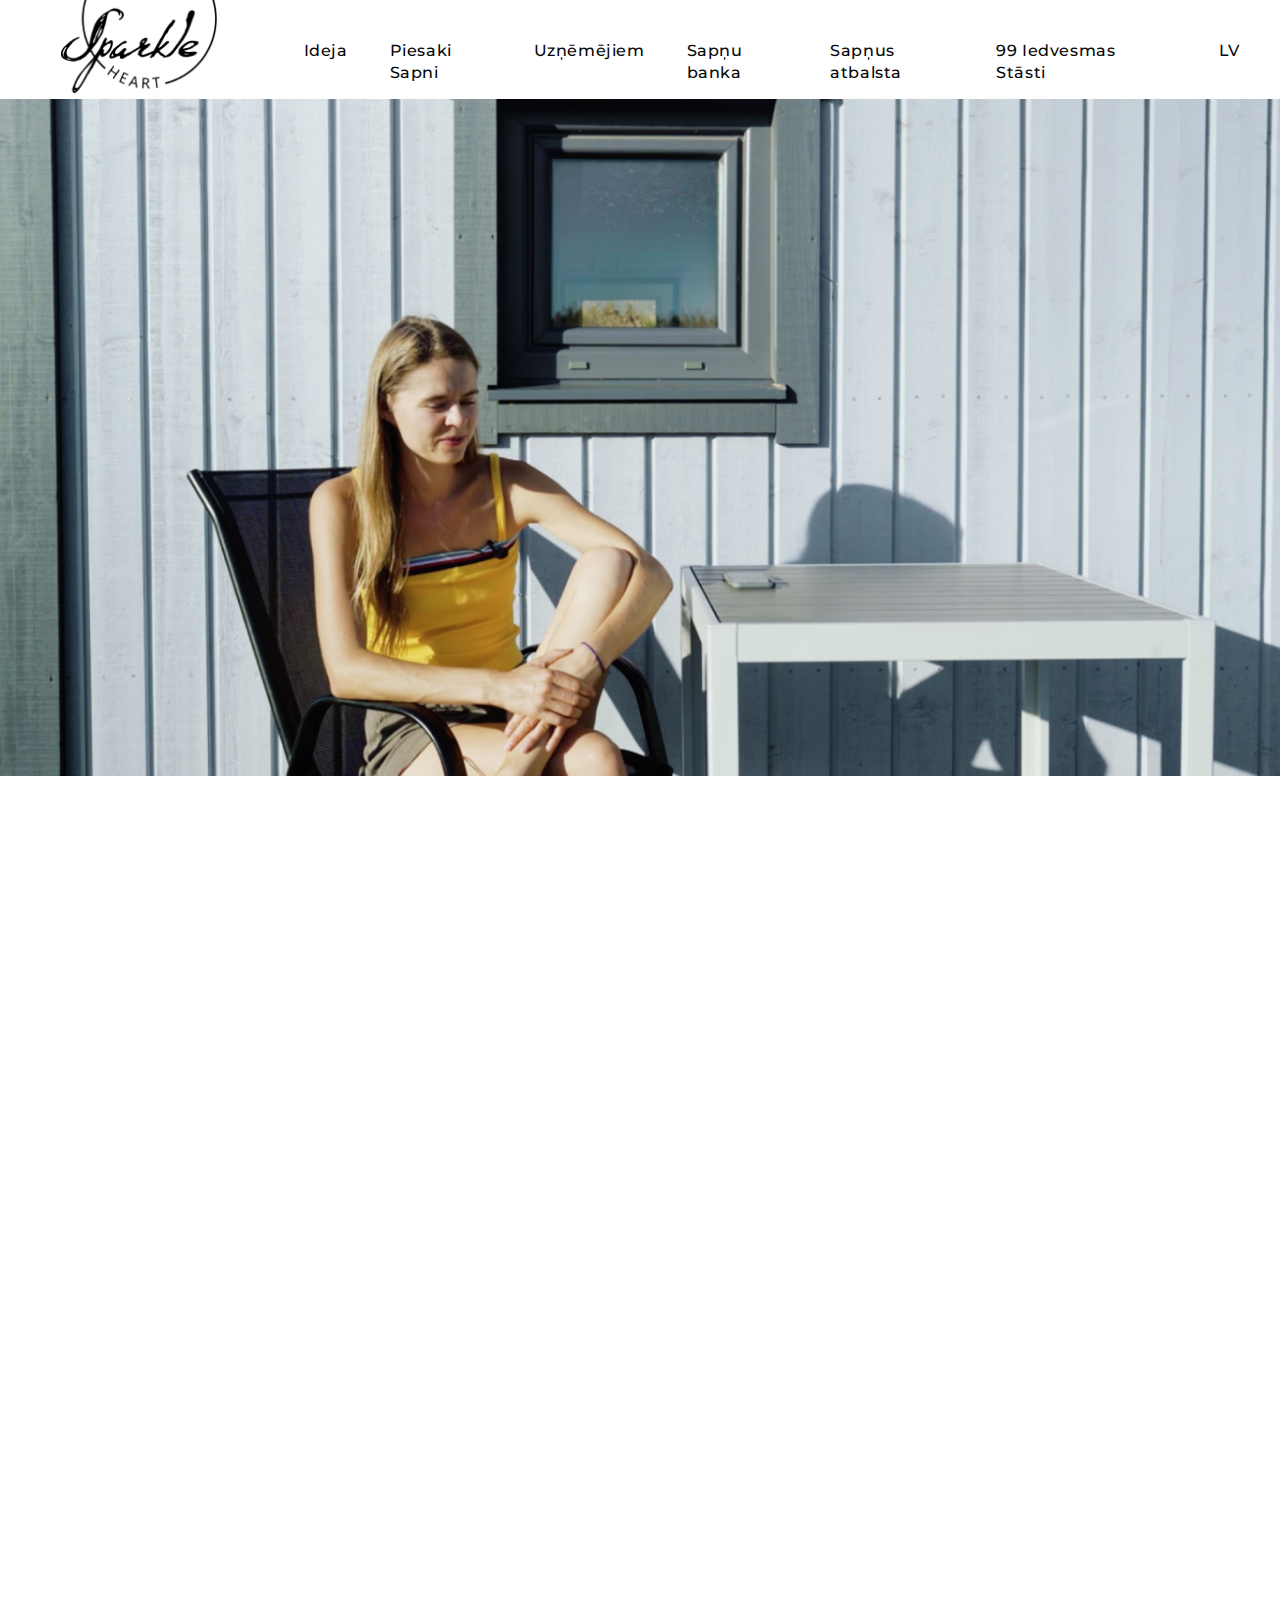
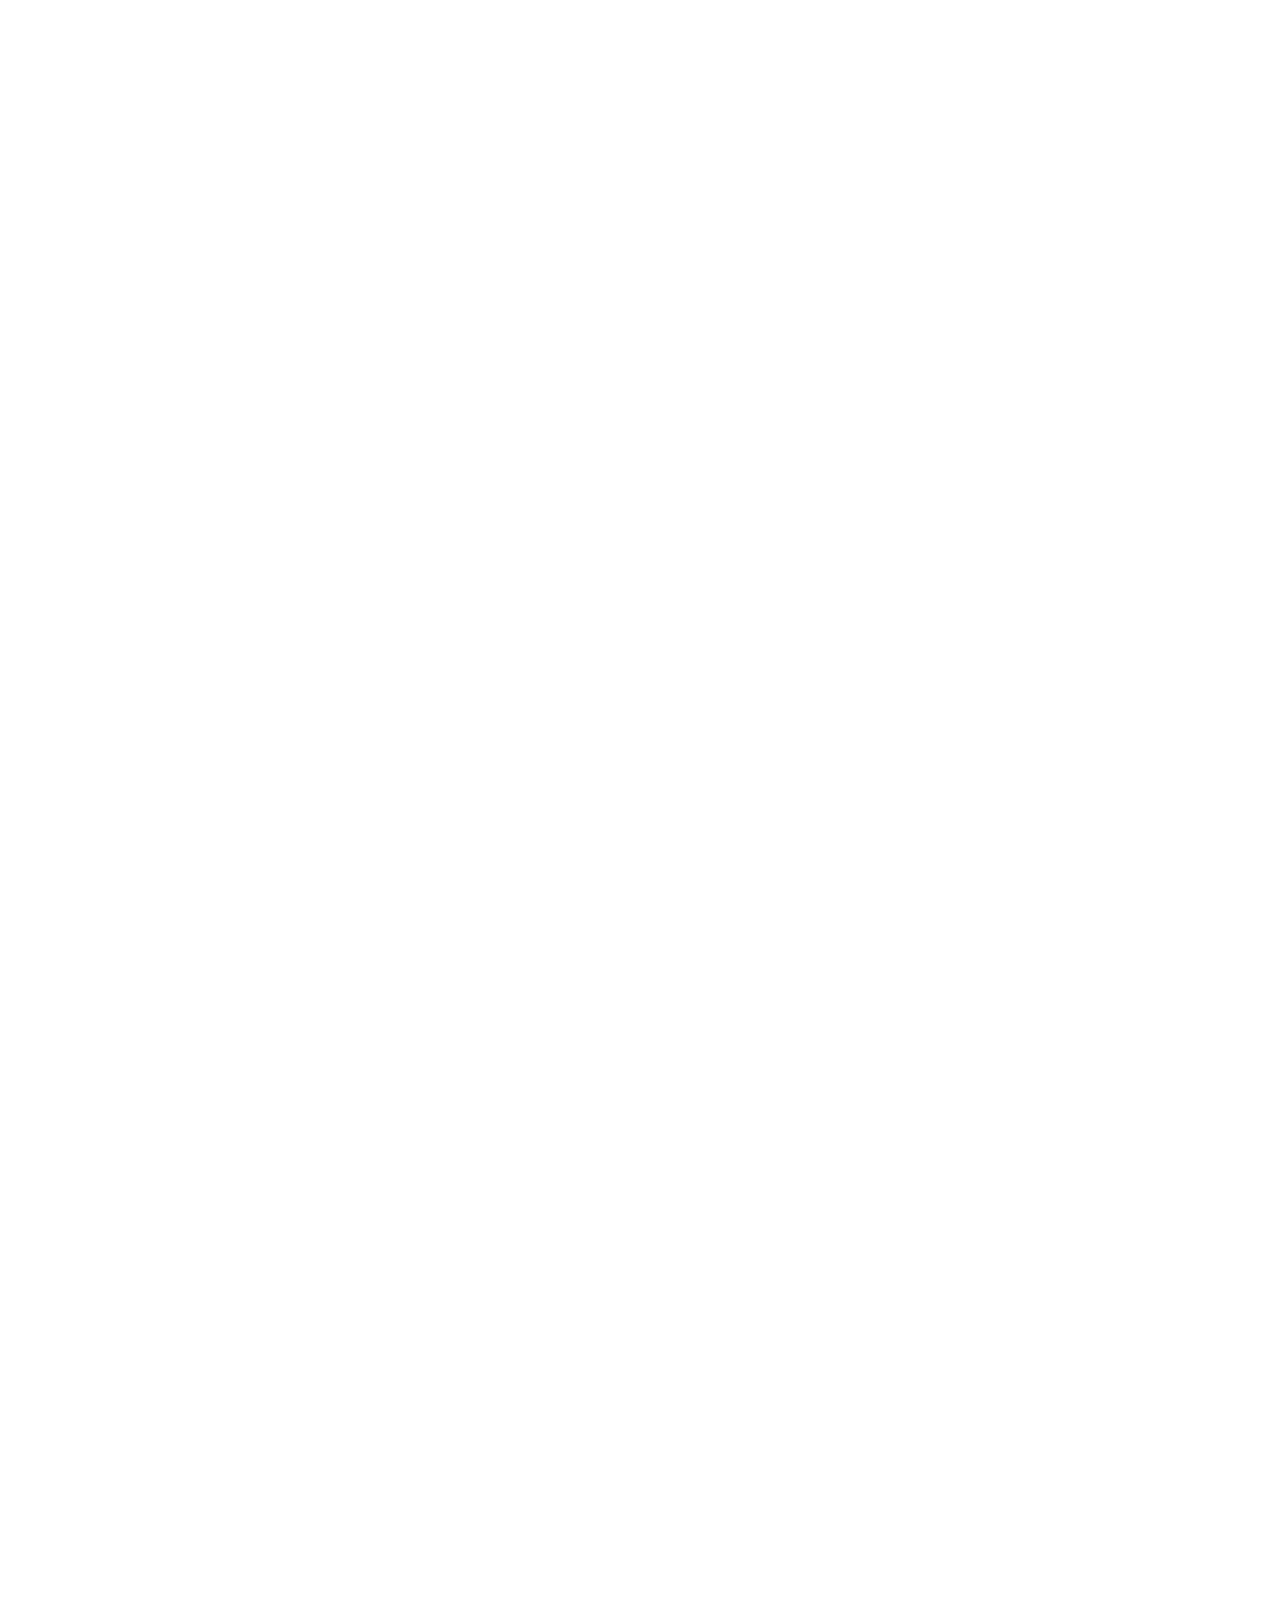
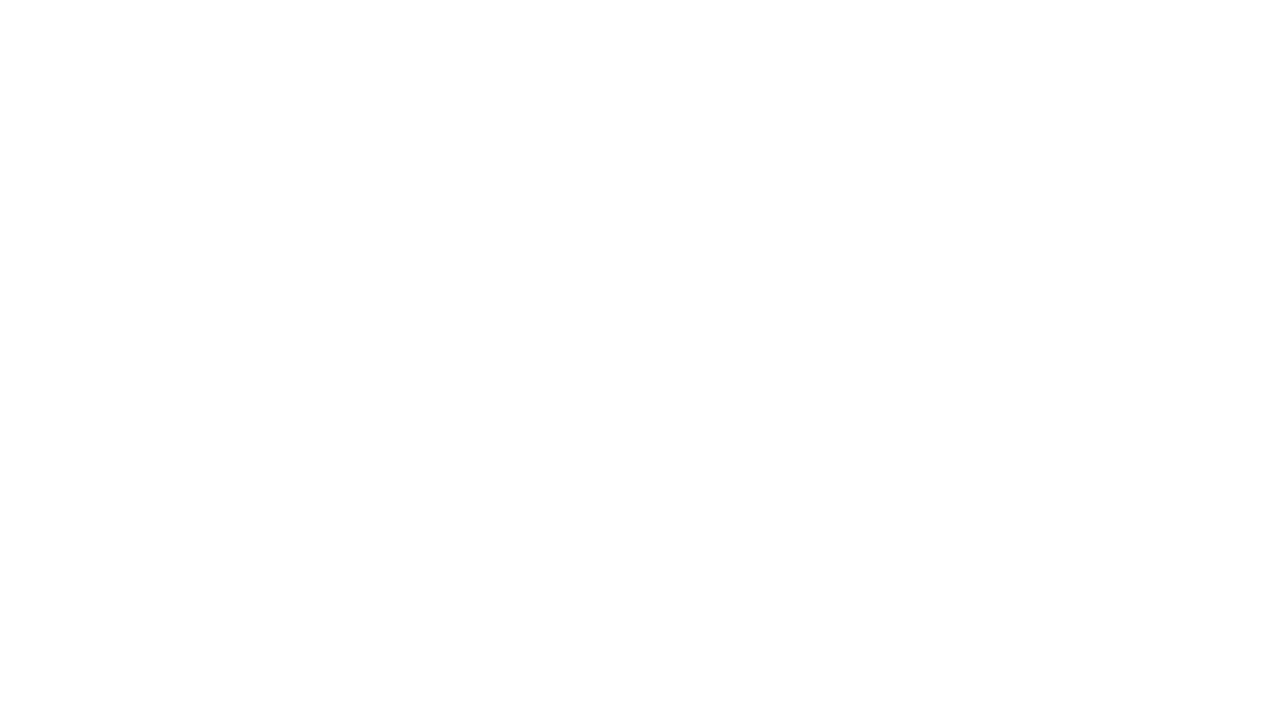
==== commit 43e6f159: "Add files via upload" ====
--- a/index.html
+++ b/index.html
@@ -28,7 +28,7 @@
 
 	<nav class="navbar d-flex flex-nowrap w-100 navbar-expand-lg navbar-light col-lg-12">
 		<img id="logo" src="assets/img/BlackLogo 3.jpg" alt="" width="140" height="85">
-		<div class="container-fluid">
+		<div class="container-fluid" id="navigation">
 			<button class="navbar-toggler navbar-toggler-right ml-auto hidden-sm-up float-xs-right" type="button" 
 			data-toggle="collapse" data-target="#navbarSupportedContent" 
 			aria-controls="navbarSupportedContent" aria-expanded="false" 
@@ -37,26 +37,26 @@
 			</button>
 
 		  	<div class="collapse navbar-collapse" id="navbarSupportedContent">
-				<ul class="navbar-nav ml-auto mb-2 mb-lg-0">
-				<li class="nav-item">
+				<ul class="navbar-nav ml-auto mb-2 mb-lg-0" id="navbar-ul">
+				<li class="nav-item" id="nav-item1">
 					<a class="nav-link" id="nav-menu" href="#">Ideja</a>
 				</li>
-				<li class="nav-item">
+				<li class="nav-item" id="nav-item2">
 					<a class="nav-link" id="nav-menu" href="#">Piesaki Sapni</a>
 				</li>
-				<li class="nav-item">
+				<li class="nav-item" id="nav-item3">
 					<a class="nav-link" id="nav-menu" href="#">Uzņēmējiem</a>
 				</li>
-				<li class="nav-item">
+				<li class="nav-item" id="nav-item4">
 					<a class="nav-link" id="nav-menu" href="#">Sapņu banka</a>
 				</li>
-				<li class="nav-item">
+				<li class="nav-item" id="nav-item5">
 					<a class="nav-link" id="nav-menu" href="#">Sapņus atbalsta</a>
 				</li>
-				<li class="nav-item">
+				<li class="nav-item" id="nav-item6">
 					<a class="nav-link" id="nav-menu" href="#">99 Iedvesmas Stāsti</a>
 				</li>
-				<li class="nav-item">
+				<li class="nav-item" id="nav-item7">
 					<a class="nav-link" id="nav-menu" href="#">LV</a>
 				</li>
 				</ul>
--- a/assets/css/style.css
+++ b/assets/css/style.css
@@ -4,6 +4,17 @@
 
 /*---Media Queries --*/
 @media (max-width: 2000px) {
+
+    .navbar img {
+        margin: 0px 40px 5px 61px;
+        width: 160px !important;
+        height: 94px !important;
+    }
+
+    #navigation {
+        padding-left: 0px !important;
+    }
+
     .form-row {
         padding-left: 360px;
         padding-right: 360px;
@@ -119,7 +130,50 @@
     }
 
     .navbar a {
-        padding: 8px 0px !important;
+        font-family: Montserrat;
+        font-style: normal;
+        font-weight: 500;
+        font-size: 16px;
+        line-height: 22px;
+        text-align: left;
+        color: #060606 !important;
+        padding: 0px !important;
+        letter-spacing: 0.6px;
+    }
+
+    #navbar-ul {
+        margin: 15px 5px 0px 5px !important;
+        width: 100%;
+    }
+
+    .nav-item {
+        padding: 10px 20px 1px !important;
+        margin: 0px !important;
+    }
+
+    #nav-item1 {
+        padding-left: 42px !important;
+        padding-right: 22px !important;
+    }
+
+    #nav-item2 {
+        padding-right: 22px !important;
+    }
+
+    #nav-item3 {
+        padding-right: 22px !important;
+    }
+
+    #nav-item4 {
+        padding-right: 22px !important;
+    }
+
+    #nav-item5 {
+        padding-right: 22px !important;
+    }
+
+    #nav-item6 {
+        padding-right: 50px !important;
     }
 
 }
@@ -190,6 +244,10 @@
 
 }
 @media (max-width: 576px) {
+
+    .navbar img {
+        margin-left: 30px;
+    }
    
     .col1 img{
         float: left;
@@ -397,21 +455,6 @@
 .navbar-toggler {
     border: 0px solid;
     float: right;
-}
-
-.navbar a {
-    font-family: Montserrat;
-    font-style: normal;
-    font-weight: 500;
-    font-size: 18px;
-    line-height: 22px;
-    color: #000000 !important;
-    text-align: left;
-    padding: 8px 0px !important;
-}
-
-.navbar img {
-    margin-left: 30px;
 }
 
 .navbar ul {
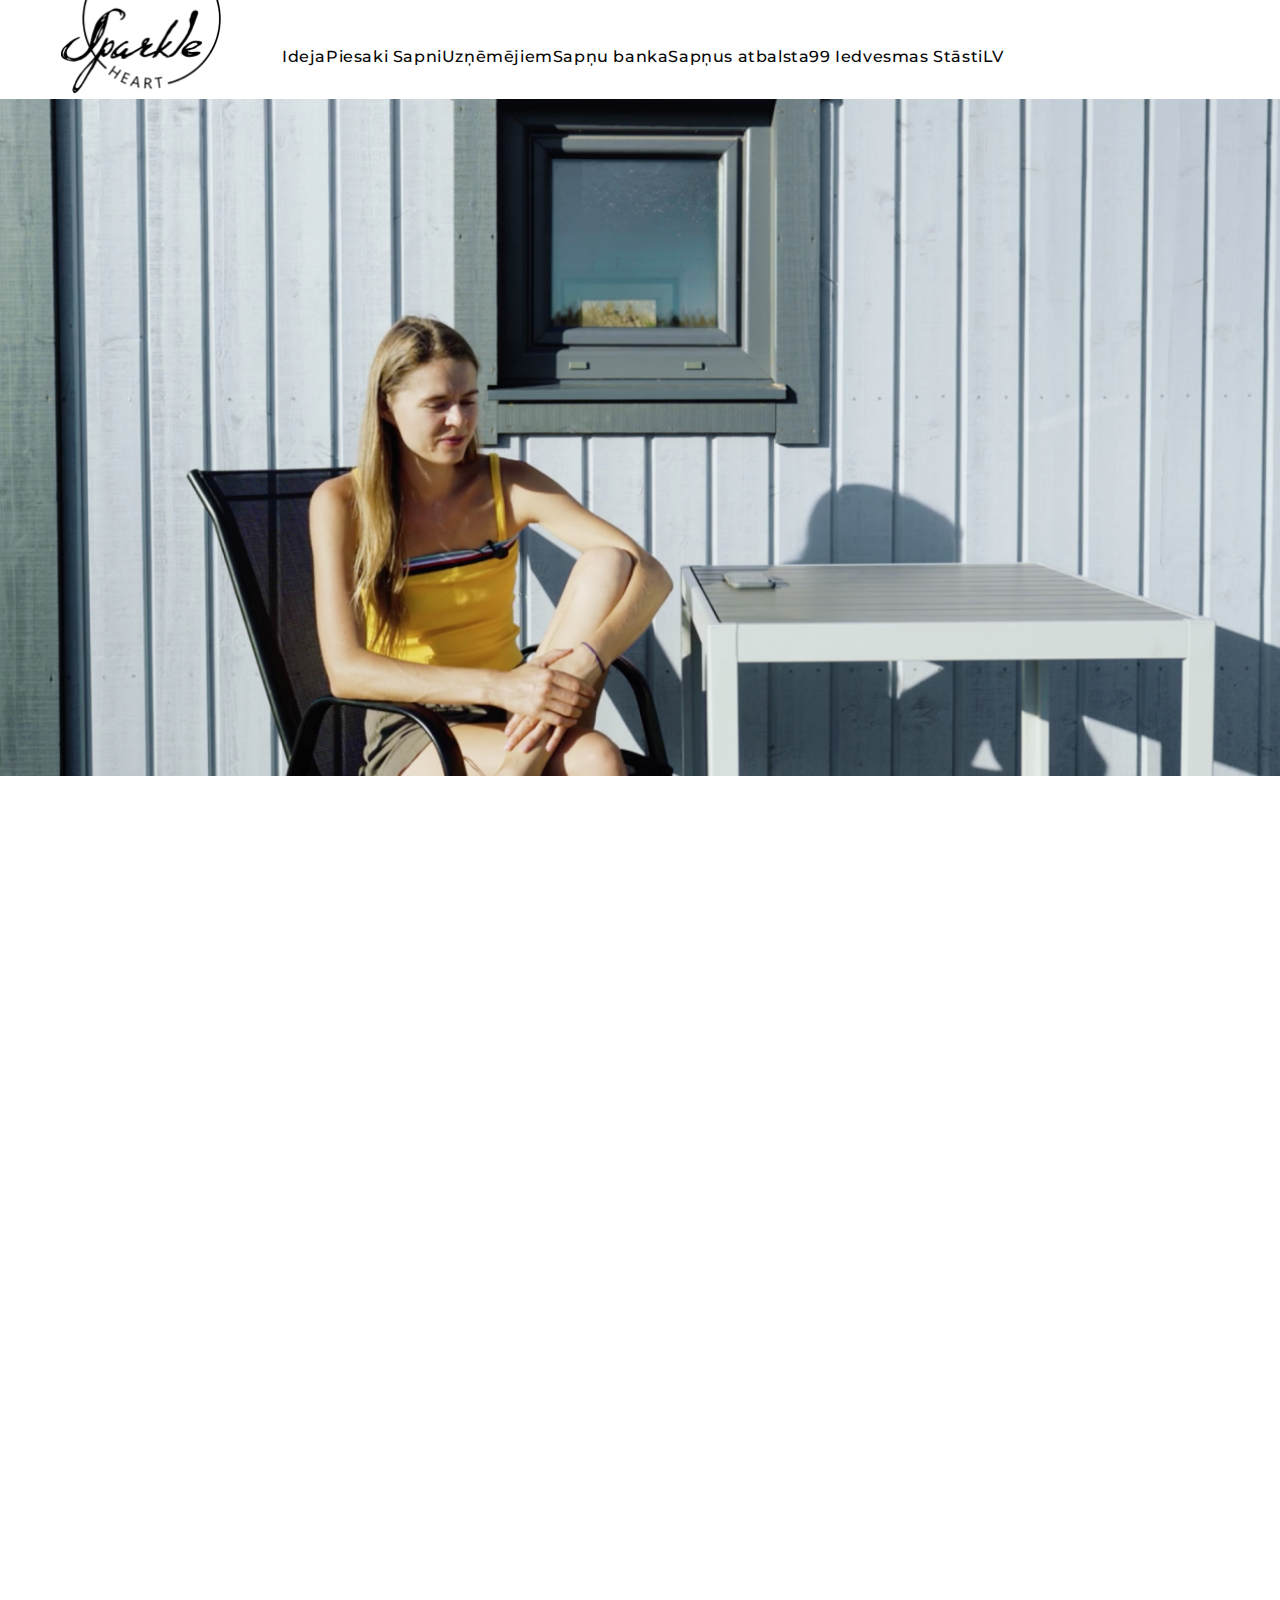
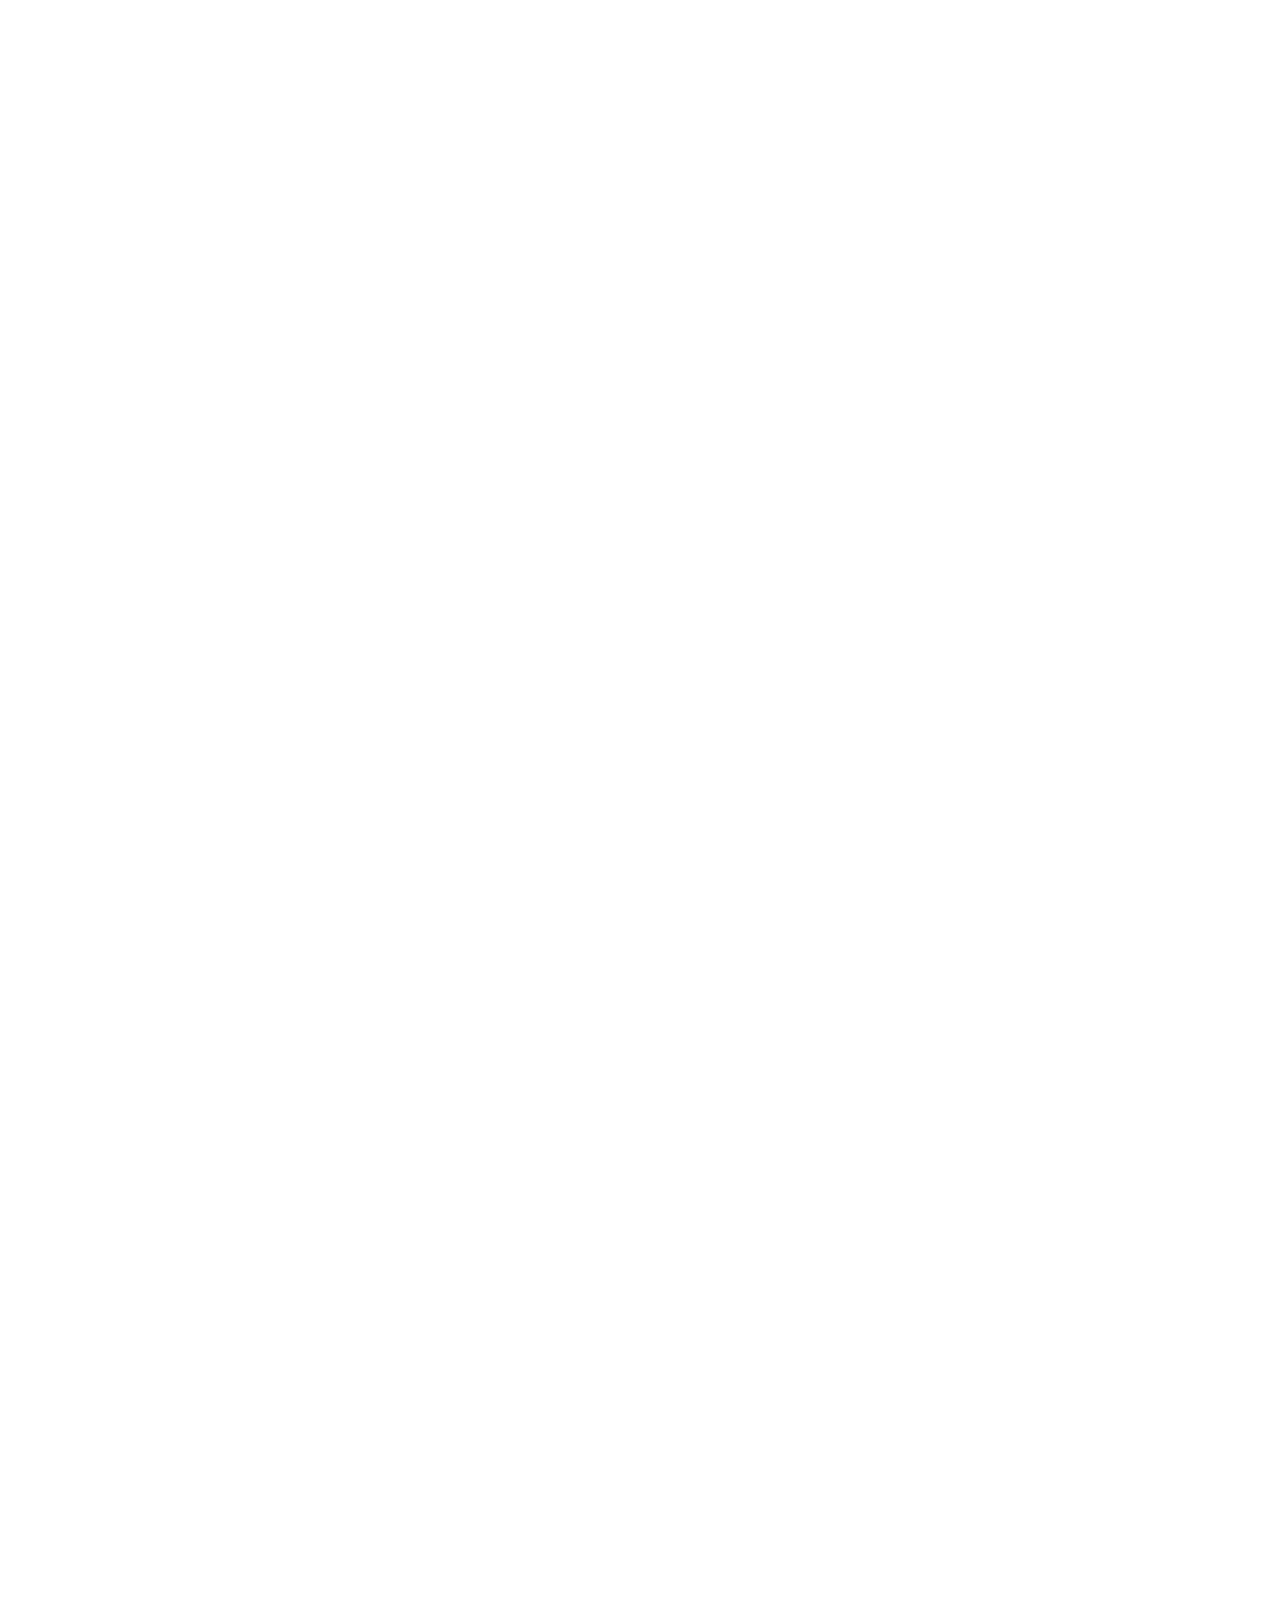
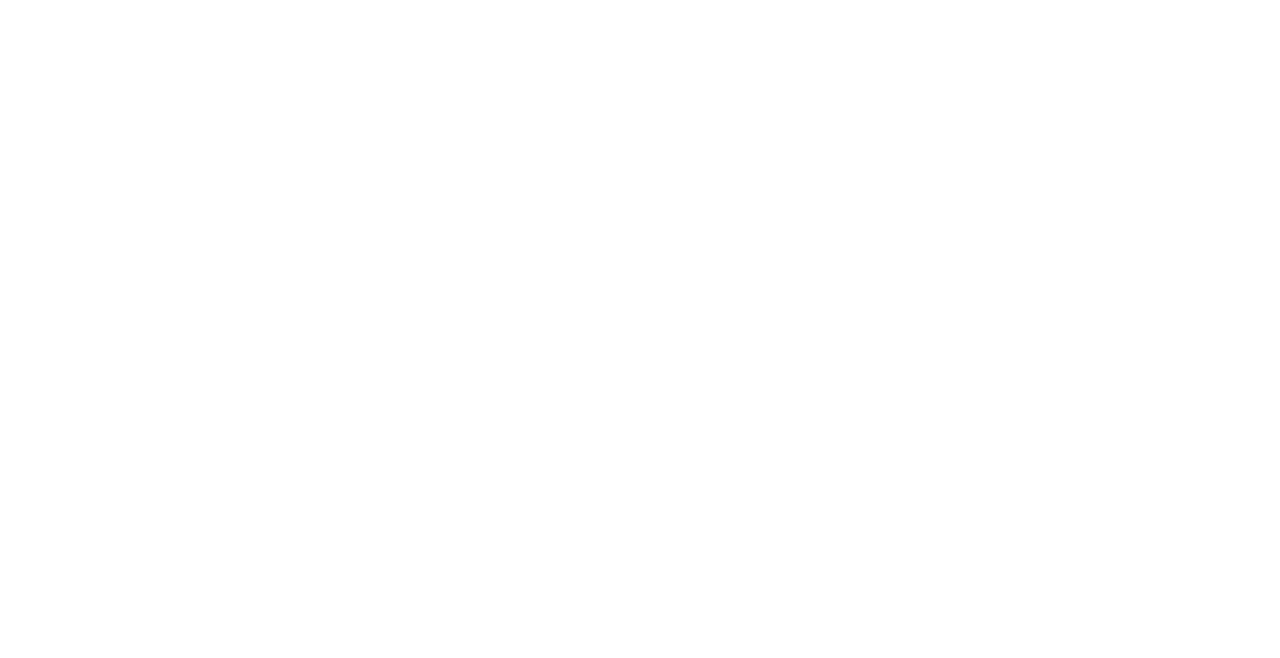
==== commit 75ee1e2c: "Add files via upload" ====
--- a/index.html
+++ b/index.html
@@ -4,8 +4,6 @@
     
     <meta charset="utf-8">
 	<title>Sparkle Heart</title>
-	<meta name="description" content="">
-
 	<meta name="viewport" content="width=device-width, initial-scale=1, maximum-scale=1">
 
 	<link rel="preconnect" href="https://fonts.googleapis.com">
@@ -25,44 +23,46 @@
 <body>
 
 		<!--NAVBAR-->
-
-	<nav class="navbar d-flex flex-nowrap w-100 navbar-expand-lg navbar-light col-lg-12">
-		<img id="logo" src="assets/img/BlackLogo 3.jpg" alt="" width="140" height="85">
-		<div class="container-fluid" id="navigation">
-			<button class="navbar-toggler navbar-toggler-right ml-auto hidden-sm-up float-xs-right" type="button" 
-			data-toggle="collapse" data-target="#navbarSupportedContent" 
-			aria-controls="navbarSupportedContent" aria-expanded="false" 
-			aria-label="Toggle navigation">
-				<span aria-hidden="true" class="navbar-toggler-icon"></span>
-			</button>
-
-		  	<div class="collapse navbar-collapse" id="navbarSupportedContent">
-				<ul class="navbar-nav ml-auto mb-2 mb-lg-0" id="navbar-ul">
-				<li class="nav-item" id="nav-item1">
-					<a class="nav-link" id="nav-menu" href="#">Ideja</a>
-				</li>
-				<li class="nav-item" id="nav-item2">
-					<a class="nav-link" id="nav-menu" href="#">Piesaki Sapni</a>
-				</li>
-				<li class="nav-item" id="nav-item3">
-					<a class="nav-link" id="nav-menu" href="#">Uzņēmējiem</a>
-				</li>
-				<li class="nav-item" id="nav-item4">
-					<a class="nav-link" id="nav-menu" href="#">Sapņu banka</a>
-				</li>
-				<li class="nav-item" id="nav-item5">
-					<a class="nav-link" id="nav-menu" href="#">Sapņus atbalsta</a>
-				</li>
-				<li class="nav-item" id="nav-item6">
-					<a class="nav-link" id="nav-menu" href="#">99 Iedvesmas Stāsti</a>
-				</li>
-				<li class="nav-item" id="nav-item7">
-					<a class="nav-link" id="nav-menu" href="#">LV</a>
-				</li>
-				</ul>
-			</div>
-		</div>
-	</nav>
+		<nav class="navbar d-flex flex-nowrap w-100 navbar-expand-lg navbar-light col-lg-12">
+			<div class="container-fluid" id="navigation">
+				<a href="index.html" class="navbar-brand">
+					<img id="logo" src="assets/img/BlackLogo 3.jpg" alt="" width="140" height="85">
+				</a>
+				<button class="navbar-toggler navbar-toggler-right ml-auto hidden-sm-up float-xs-right" type="button" 
+				data-toggle="collapse" data-target="#navbarSupportedContent" 
+				aria-controls="navbarSupportedContent" aria-expanded="false" 
+				aria-label="Toggle navigation">
+					<span class="navbar-toggler-icon">
+					</span>
+				</button>
+
+				<div class="collapse navbar-collapse" id="navbarSupportedContent">
+					<ul class="navbar-nav ml-auto mb-2 mb-lg-0" id="navbar-ul">
+					<li class="nav-item" id="nav-item1">
+						<a class="nav-link" id="nav-menu" href="#">Ideja</a>
+					</li>
+					<li class="nav-item" id="nav-item2">
+						<a class="nav-link" id="nav-menu" href="#">Piesaki Sapni</a>
+					</li>
+					<li class="nav-item" id="nav-item3">
+						<a class="nav-link" id="nav-menu" href="#">Uzņēmējiem</a>
+					</li>
+					<li class="nav-item" id="nav-item4">
+						<a class="nav-link" id="nav-menu" href="#">Sapņu banka</a>
+					</li>
+					<li class="nav-item" id="nav-item5">
+						<a class="nav-link" id="nav-menu" href="#">Sapņus atbalsta</a>
+					</li>
+					<li class="nav-item" id="nav-item6">
+						<a class="nav-link" id="nav-menu" href="#">99 Iedvesmas Stāsti</a>
+					</li>
+					<li class="nav-item" id="nav-item7">
+						<a class="nav-link" id="nav-menu" href="#">LV</a>
+					</li>
+					</ul>
+				</div>
+			</div>
+		</nav>
 
 
 	   <!--SPARKLE VIDEO-->
@@ -119,7 +119,8 @@
 			<h2>SAZINĀTIES AR MUMS</h2>
 			<div class="row form-row">
 				<div class="col col-md-6 id="col1">
-					<input type="text" class="form-control" placeholder="Vārds, Uzvārds*">
+					<input type="text" class="form-control" placeholder="Vārds, Uzvārds">
+					<!-- <span class="placeholder">Vārds, Uzvārds</span> -->
 				</div>
 				<div class="col col-md-6" id="col2">
 					<input type="text" class="form-control" placeholder="E-pasts*">
--- a/assets/css/style.css
+++ b/assets/css/style.css
@@ -121,6 +121,43 @@
     #list {
         line-height: 14px !important;
     }
+
+    #ideja {
+        padding-top: 70px !important;
+        padding-bottom: 50px !important;
+        font-family: Oswald;
+        font-style: normal;
+        font-weight: 500;
+        font-size: 48px;
+        line-height: 71px;
+    }
+
+    .text2 {
+        padding-top: 112px;
+        padding-bottom: 150px;
+        width: 44%;
+        text-align: center;
+        font-family: 'Montserrat', sans-serif;
+        font-style: normal;
+        font-weight: normal;
+        font-size: 18px;
+        line-height: 22px;
+        margin: auto;
+    }
+
+
+    #rectangle {
+        top: -706px;
+        z-index: 2;
+        padding: 0px !important;
+        margin-bottom: 0px !important;
+    }
+
+    #juristext {
+        z-index: 3;
+    }
+
+
 }
 
 @media (max-width: 1500px) {
@@ -147,34 +184,11 @@
     }
 
     .nav-item {
-        padding: 10px 20px 1px !important;
         margin: 0px !important;
-    }
-
-    #nav-item1 {
-        padding-left: 42px !important;
-        padding-right: 22px !important;
-    }
-
-    #nav-item2 {
-        padding-right: 22px !important;
-    }
-
-    #nav-item3 {
-        padding-right: 22px !important;
-    }
-
-    #nav-item4 {
-        padding-right: 22px !important;
-    }
-
-    #nav-item5 {
-        padding-right: 22px !important;
-    }
-
-    #nav-item6 {
-        padding-right: 50px !important;
-    }
+        text-align: center !important;
+        padding: 0px !important;
+    }
+
 
 }
 
@@ -263,17 +277,19 @@
         height: 180px  !important;
     }
     
-    nav #logo {
+    #logo {
         padding-top: 0px;
         margin: 0px 0px 0px 20px;
-        width: 80px;
-        height: 50px;
+        width: 80px !important;
+        height: 50px !important;
         left: 40px;
     }
 
     .navbar {
         padding-top: 0px;
     }
+
+    
 
     .text {
         padding-top: 80px;
@@ -454,7 +470,7 @@
 
 .navbar-toggler {
     border: 0px solid;
-    float: right;
+    padding-right: 20px;
 }
 
 .navbar ul {
@@ -469,6 +485,22 @@
 .sparkle-vid {
     padding: 0%;
 }
+
+.navbar-light .navbar-toggler {
+    border: none !important;
+}
+
+.navbar-toggler-icon {
+    background-image: url(../img/Vector.svg) !important;
+    width: 17px !important;
+    height: 17px !important;
+}
+
+.custom-toggler .navbar-toggler-icon {
+    background-image: url('data:image/svg+xml,utf8, <svg width="15" height="15" viewBox="0 0 15 15" fill="none" xmlns="http://www.w3.org/2000/svg"><path d="M8.87423 7.49996L14.7149 1.65908C15.095 1.27915 15.095 0.664869 14.7149 0.284944C14.335 -0.0949812 13.7207 -0.0949812 13.3408 0.284944L7.49992 6.12582L1.65921 0.284944C1.27911 -0.0949812 0.665002 -0.0949812 0.285077 0.284944C-0.0950258 0.664869 -0.0950258 1.27915 0.285077 1.65908L6.12578 7.49996L0.285077 13.3408C-0.0950258 13.7208 -0.0950258 14.335 0.285077 14.715C0.474417 14.9045 0.72337 14.9997 0.972146 14.9997C1.22092 14.9997 1.4697 14.9045 1.65921 14.715L7.49992 8.87409L13.3408 14.715C13.5303 14.9045 13.7791 14.9997 14.0279 14.9997C14.2766 14.9997 14.5254 14.9045 14.7149 14.715C15.095 14.335 15.095 13.7208 14.7149 13.3408L8.87423 7.49996Z" fill="black"/></svg>')
+
+}
+
 
 /* Sparkle video */
 .sparkle {
@@ -600,6 +632,20 @@
     float: left;
     margin-left: -1em !important;
 }
+
+/* .placeholder {
+    position: absolute; 
+    left: 5px;   
+    top: 35px;
+    padding: 0 20px;
+    font-family: Montserrat;
+    font-style: normal;
+    font-weight: normal;
+    font-size: 18px;
+    letter-spacing: -0.015em;
+    color: #1e2f3a;
+    background-color: transparent;
+} */
 
 .box {
     align-items: center;
@@ -655,6 +701,12 @@
 
 .col {
     padding-bottom: 0px !important;
+    padding-top: 3px !important;
+    font-family: 'Oswald', sans-serif !important;
+    font-style: normal !important;
+    font-weight: normal !important;
+    font-size: 18px !important;
+    line-height: 22px !important;
 }
 
 #col1 {
@@ -665,14 +717,14 @@
     padding-left: 10px !important;
 }
 
-::placeholder {
+/* ::placeholder {
     text-align: left;
     margin-top: 0px;
     font-family: 'Montserrat', sans-serif !important;
     font-style: normal !important;
     font-size: 18px !important;
     font-weight: 500 !important;
-}
+} */
 
 .height{
     height: 232px;
@@ -717,9 +769,12 @@
 
 /* FOOTER ORANGE*/
 .orange {
-    background-color: #FFCB66;
+    background-image: url(../img/Subtract.png);
     text-align: center;
-    padding: 100px 0px;
+    padding: 100px 0px 120px;
+    background-size: cover;
+    z-index: 1;
+    position: relative;
 }
 
 .orange h4 {
@@ -739,8 +794,12 @@
 
 /* FOOTER GRAY */
 .gray {
-    background-color: #2F4858;
+    background-image: url(../img/Union.png);
+    background-size: cover;
+    z-index: 3;
     float: left;
+    position: relative;
+    top: -60px;
 }
 
 .col1 p {
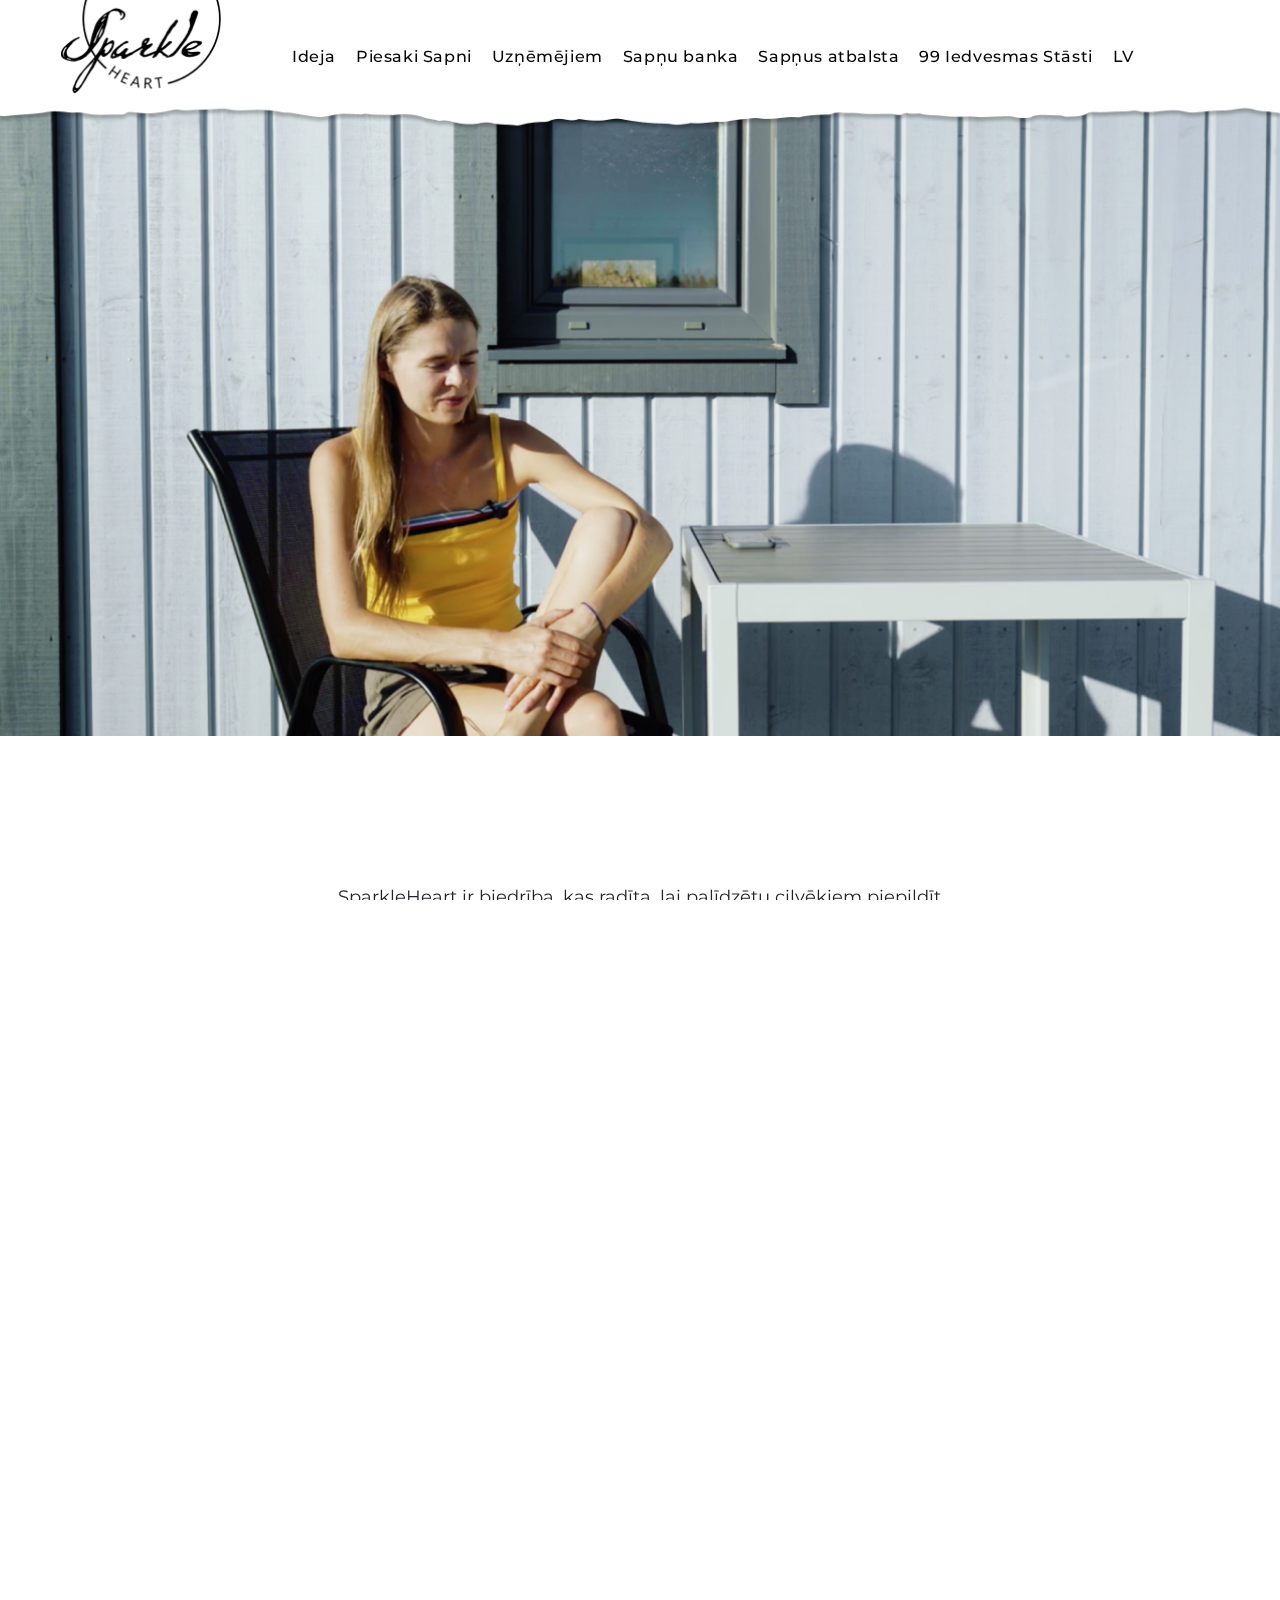
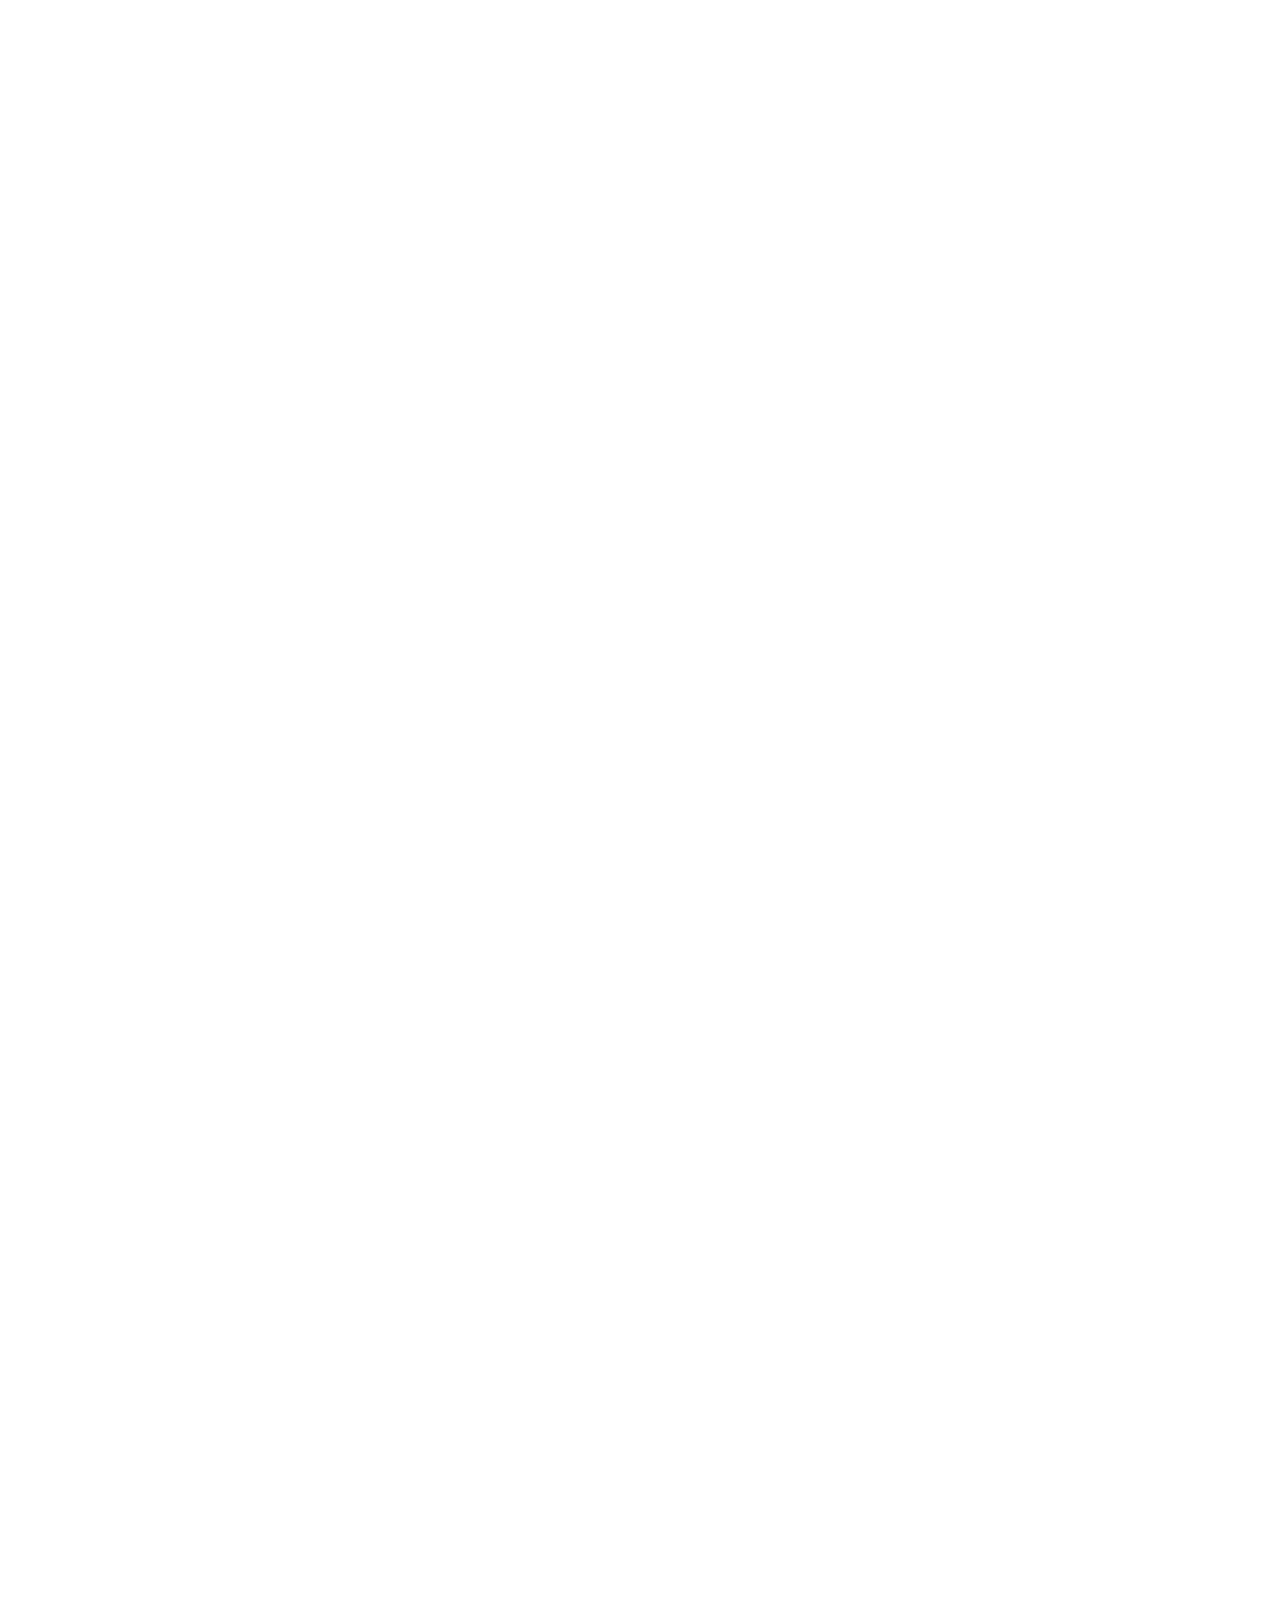
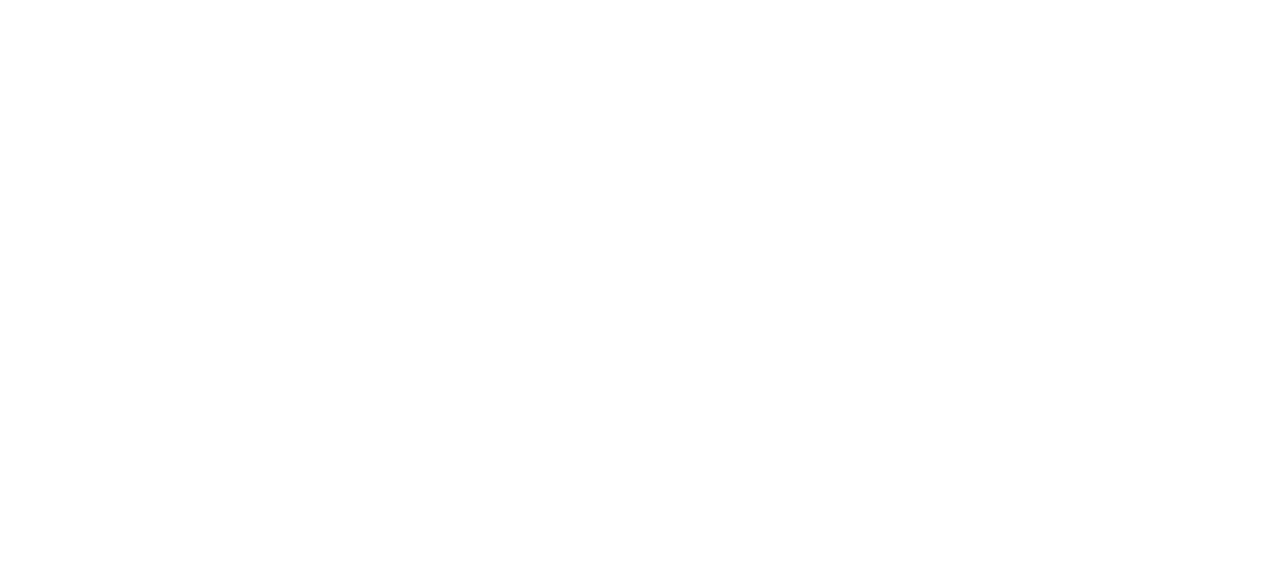
==== commit 60fee1dd: "Add files via upload" ====
--- a/index.html
+++ b/index.html
@@ -23,51 +23,52 @@
 <body>
 
 		<!--NAVBAR-->
-		<nav class="navbar d-flex flex-nowrap w-100 navbar-expand-lg navbar-light col-lg-12">
-			<div class="container-fluid" id="navigation">
-				<a href="index.html" class="navbar-brand">
-					<img id="logo" src="assets/img/BlackLogo 3.jpg" alt="" width="140" height="85">
-				</a>
-				<button class="navbar-toggler navbar-toggler-right ml-auto hidden-sm-up float-xs-right" type="button" 
-				data-toggle="collapse" data-target="#navbarSupportedContent" 
-				aria-controls="navbarSupportedContent" aria-expanded="false" 
-				aria-label="Toggle navigation">
-					<span class="navbar-toggler-icon">
-					</span>
-				</button>
-
-				<div class="collapse navbar-collapse" id="navbarSupportedContent">
-					<ul class="navbar-nav ml-auto mb-2 mb-lg-0" id="navbar-ul">
-					<li class="nav-item" id="nav-item1">
-						<a class="nav-link" id="nav-menu" href="#">Ideja</a>
-					</li>
-					<li class="nav-item" id="nav-item2">
-						<a class="nav-link" id="nav-menu" href="#">Piesaki Sapni</a>
-					</li>
-					<li class="nav-item" id="nav-item3">
-						<a class="nav-link" id="nav-menu" href="#">Uzņēmējiem</a>
-					</li>
-					<li class="nav-item" id="nav-item4">
-						<a class="nav-link" id="nav-menu" href="#">Sapņu banka</a>
-					</li>
-					<li class="nav-item" id="nav-item5">
-						<a class="nav-link" id="nav-menu" href="#">Sapņus atbalsta</a>
-					</li>
-					<li class="nav-item" id="nav-item6">
-						<a class="nav-link" id="nav-menu" href="#">99 Iedvesmas Stāsti</a>
-					</li>
-					<li class="nav-item" id="nav-item7">
-						<a class="nav-link" id="nav-menu" href="#">LV</a>
-					</li>
-					</ul>
-				</div>
-			</div>
-		</nav>
-
+
+	<nav class="navbar d-flex flex-nowrap w-100 navbar-expand-lg navbar-light col-lg-12">
+		<div class="container-fluid" id="navigation">
+			<a href="index.html" class="navbar-brand">
+				<img id="logo" src="assets/img/BlackLogo 3.jpg" alt="" width="140" height="85">
+			</a>
+			<button class="navbar-toggler navbar-toggler-right ml-auto hidden-sm-up float-xs-right" type="button" 
+			data-toggle="collapse" data-target="#navbarSupportedContent" 
+			aria-controls="navbarSupportedContent" aria-expanded="false" 
+			aria-label="Toggle navigation">
+				<span class="navbar-toggler-icon">
+				</span>
+			</button>
+
+			<div class="collapse navbar-collapse" id="navbarSupportedContent">
+				<ul class="navbar-nav ml-auto mb-2 mb-lg-0" id="navbar-ul">
+				<li class="nav-item" id="nav-item1">
+					<a class="nav-link" id="nav-menu" href="#">Ideja</a>
+				</li>
+				<li class="nav-item" id="nav-item2">
+					<a class="nav-link" id="nav-menu" href="#">Piesaki Sapni</a>
+				</li>
+				<li class="nav-item" id="nav-item3">
+					<a class="nav-link" id="nav-menu" href="#">Uzņēmējiem</a>
+				</li>
+				<li class="nav-item" id="nav-item4">
+					<a class="nav-link" id="nav-menu" href="#">Sapņu banka</a>
+				</li>
+				<li class="nav-item" id="nav-item5">
+					<a class="nav-link" id="nav-menu" href="#">Sapņus atbalsta</a>
+				</li>
+				<li class="nav-item" id="nav-item6">
+					<a class="nav-link" id="nav-menu" href="#">99 Iedvesmas Stāsti</a>
+				</li>
+				<li class="nav-item" id="nav-item7">
+					<a class="nav-link" id="nav-menu" href="#">LV</a>
+				</li>
+				</ul>
+			</div>
+		</div>
+	</nav>
 
 	   <!--SPARKLE VIDEO-->
 
 	<section>
+		<img src="assets/img/navRipped.png" class="navRipped" alt="Responsive image">
 		<div class="sparkle-vid">
 			<img src="assets/img/Sparkle Video 1.jpg" class="col-md-12 col-lg-12 sparkle no-gutters">
 		</div>
@@ -86,26 +87,47 @@
 	</div>
 
 
-		<!--IMAGES-->
-		<div class="container-fluid photos">
+		<!--IMAGES DESKTOP-->
+	<div class="container-fluid photos" id="DeskPhotos">
+		<img src="assets/img/ripped 6 7.png" class="rippedTop" id="deskRipTop">
+		<div class="row" id="kolaza">
 			<img src="assets/img/Zanda_1.jpg" class="img-fluid" id="img-width" alt="Responsive image">
 			<img src="assets/img/Sibilla_4.jpg" class="img-fluid" id="img-width" alt="Responsive image">
 			<div class="image-stacked" id="img-width">
-				<img src="assets/img/Brinuma_meita-15.jpg" class="img-fluid">
-				<img src="assets/img/Alina_1 1.jpg" class="img-fluid">
+				<img src="assets/img/Brinuma_meita-15.jpg" class="img-fluid" alt="Responsive image">
+				<img src="assets/img/Alina_1 1.jpg" class="img-fluid" alt="Responsive image">
 			</div>
 			<img src="assets/img/Anda_2 1.jpg" class="img-fluid" id="img-width" alt="Responsive image">
 		</div>
-	
+		<img src="assets/img/ripped 6 8.png" class="rippedBot" id="deskRipBot">
+	</div>
+	
+
+		<!--IMAGES MOBILE-->
+	<div class="container-fluid mobile" id="MobPhotos">
+		<img src="assets/img/ripped 6 7.png" class="rippedTop" id="mobRipTop">
+		<div class="row" id="FirstRowMob">
+			<div class="image-stacked" id="img-width-mob">
+				<img src="assets/img/Brinuma_meita-15.jpg" class="img-fluid" id="img-stacked-1" alt="Responsive image">
+				<img src="assets/img/Alina_1 1.jpg" class="img-fluid" id="img-stacked-2" alt="Responsive image">
+			</div>
+			<img src="assets/img/Anda_2 1.jpg" class="img-fluid" id="mob-img-1" alt="Responsive image">
+		</div>
+		<div class="row" id="SecRowMob">
+			<img src="assets/img/Zanda_1.jpg" class="img-fluid" id="mob-img-2" alt="Responsive image">
+			<img src="assets/img/Sibilla_4.jpg" class="img-fluid" id="mob-img-3" alt="Responsive image">
+		</div>
+		<img src="assets/img/ripped 6 8.png" class="rippedBot" id="mobRipBot">
+	</div>
 
 		<!--SAPNI POGAS-->
 	<div class="container pogas">
-		<div class="row row-cols-2">
-			<div class="col-md-6 col-sm-12 column1">
+		<div class="row row-cols-2" id="buttonRow">
+			<div class="col-12 col-lg-6 col-xl-6 column1">
 				<p class="sapnisT">VĒLIES PIEPILDĪT SAVU SAPNI?</p>
 				<button class="sapnis-button">Uzņēmējiem</button>
 			</div>
-			<div class="col-md-6 col-sm-12 column2">
+			<div class="col-12 col-lg-6 col-xl-6 column2">
 				<p class="sapnisT">VĒLIES PALĪDZĒT KĀDĀM PIEPILDĪT SAPNI?</p>
 				<button class="sapnis-button">Sapņotājiem</button>
 			</div>
@@ -118,11 +140,10 @@
 		<div class="container-fluid box">
 			<h2>SAZINĀTIES AR MUMS</h2>
 			<div class="row form-row">
-				<div class="col col-md-6 id="col1">
+				<div class="col-12 col-xl-6 col-lg-6" id="col1">
 					<input type="text" class="form-control" placeholder="Vārds, Uzvārds">
-					<!-- <span class="placeholder">Vārds, Uzvārds</span> -->
-				</div>
-				<div class="col col-md-6" id="col2">
+				</div>
+				<div class="col-12 col-xl-6 col-lg-6" id="col2">
 					<input type="text" class="form-control" placeholder="E-pasts*">
 				</div>
 				<div class="input col-lg-12">
@@ -132,10 +153,10 @@
 						<P id="p1">* obligāti aizpildāmie lauki</P>
 					</div>
 					<div class="form-check field">
-					<input class="form-check-input" type="checkbox" value="" id="defaultCheck1">
-					<label class="form-check-label" for="defaultCheck1">
-						<P id="p2">Piekrītu, ka mani dati tiks izmantoti likumdošanā noteiktā kārtībā un tiks saglabāti līdz brīdim, kamēr tas būs nepieciešams.</P>
-					</label>
+						<input class="form-check-input" type="checkbox" value="" id="defaultCheck1">
+						<label class="form-check-label" for="defaultCheck1">
+							<P id="p2">Piekrītu, ka mani dati tiks izmantoti likumdošanā noteiktā kārtībā un tiks saglabāti līdz brīdim, kamēr tas būs nepieciešams.</P>
+						</label>
 					</div>
 				</div>  
 			</div>
--- a/assets/css/style.css
+++ b/assets/css/style.css
@@ -3,7 +3,7 @@
 @import url('https://fonts.googleapis.com/css2?family=Oswald&display=swap');
 
 /*---Media Queries --*/
-@media (max-width: 2000px) {
+@media screen and (max-width: 2000px) {
 
     .navbar img {
         margin: 0px 40px 5px 61px;
@@ -37,6 +37,18 @@
         padding: 8px 10px !important;
     }
 
+    .column1 {
+        width: 50% !important;
+        padding-right: 30px !important;
+        position: absolute;
+    }
+    
+    .column2 {
+        width: 50% !important;
+        padding-left: 30px !important; 
+        position: absolute;
+    }
+
     .orange h4 {
         margin-bottom: 60px !important;
     }
@@ -160,7 +172,7 @@
 
 }
 
-@media (max-width: 1500px) {
+@media screen and (max-width: 1500px) {
     .form-row {
         padding-left: 377px;
         padding-right: 377px;
@@ -186,13 +198,13 @@
     .nav-item {
         margin: 0px !important;
         text-align: center !important;
-        padding: 0px !important;
-    }
-
-
-}
-
-@media (max-width: 992px) {
+        padding: 10px !important;
+    }
+
+
+}
+
+@media screen and (max-width: 992px) {
     #nav-menu {
         display: block;
         text-align: center;
@@ -204,8 +216,18 @@
         padding-left: 50px;
         padding-right: 50px;
     }
+
+    #col1 {
+        padding-left: 5px !important;
+        padding-right: 5px !important;
+    }
+
+    #col2 {
+        padding-left: 5px !important;
+        padding-right: 5px !important;
+    }
   }
-@media (max-width: 768px) {
+@media screen and (max-width: 768px) {
     .col2 {
         display: none;
     }
@@ -257,16 +279,52 @@
     }
 
 }
-@media (max-width: 576px) {
+@media screen and (max-width: 576px) {
 
     .navbar img {
         margin-left: 30px;
     }
-   
+
+    .rippedTop {
+        position: relative !important;
+        width: 100% !important;
+        margin-bottom: -7% !important;
+        z-index: 2 !important;
+    }
+
+    .rippedBot {
+        position: relative !important;
+        width: 100% !important;
+        z-index: 2 !important;
+        margin-top: -8% !important;
+    }
+
+    #MobPhotos {
+        display: block !important;
+    }
+    
+    #DeskPhotos {
+        display: none !important;
+    }
+
     .col1 img{
         float: left;
         margin-bottom: 12px; 
     } 
+
+    .column1 {
+        padding-right: 0px !important;
+        padding-left: 0px !important;
+    }
+    
+    .column2 {
+        padding-right: 0px !important;
+        padding-left: 0px !important; 
+    }
+
+    #buttonRow {
+        padding: 0px !important;
+    }
 
     .form-row {
         padding-left: 0px;
@@ -383,6 +441,36 @@
         margin-top: 55px !important;
     }
 
+}
+
+@media screen and (max-width: 350px) {
+    .rippedTop {
+        position: relative !important;
+        width: 100% !important;
+        margin-bottom: -9% !important;
+        z-index: 2 !important;
+    }
+
+    .rippedBot {
+        position: relative !important;
+        width: 100% !important;
+        z-index: 2 !important;
+        margin-top: -12% !important;
+    }
+
+    img.sparkle {
+        z-index: -3 !important;
+        bottom: 20% !important;
+        margin-top: -9% !important;
+    }
+
+    .navRipped {
+        position: relative !important;
+        width: 100% !important;
+        z-index: -1 !important;
+        margin-top: -14% !important;
+        margin-bottom: -1% !important;
+    }
 }
 
 /*---Firefox Bug Fix --*/
@@ -482,9 +570,6 @@
     margin: 0 30px;
 }
 
-.sparkle-vid {
-    padding: 0%;
-}
 
 .navbar-light .navbar-toggler {
     border: none !important;
@@ -507,58 +592,109 @@
     display: block;
     max-width: 100%;
     height: auto;
-    margin:0 !important;
 	padding: 0px !important;
 }
 
-/* .header-vector {
-    position: absolute;
-    z-index: 2;
+img.sparkle {
+    z-index: -3;
+    bottom: 20%;
+    margin-top: -5% ;
+}
+
+.sparkle-vid {
+    padding: 0%;
+}
+
+.navRipped {
+    position: relative;
     width: 100%;
-} */
+    z-index: -1;
+    margin-top: -7%;
+    margin-bottom: -1%;
+}
+
 
 /* IMAGES */
-/* .ripped-img1 {
-    position: absolute;
+#MobPhotos {
+    display: none;
+    padding: 0px !important;
+}
+
+#img-width-mob {
+    width: 42%;
+    padding: 0px;
+    height: auto;
+}
+
+#mob-img-1 {
+    width: 58%;
+}
+
+#mob-img-2 {
+    width: 50%;
+}
+
+#mob-img-3 {
+    width: 50%;
+}
+
+#img-stacked-1 {
+    height: 50% !important;
+}
+
+#img-stacked-2 {
+    height: 50% !important;
+}
+
+#FirstRowMob {
+    padding: 0px !important;
+}
+
+#SecRowMob {
+    padding: 0px !important;
+}
+
+.rippedTop {
+    position: relative;
     width: 100%;
     margin-bottom: -3%;
     z-index: 2;
 }
 
-.ripped-img2 {
-    position: absolute;
+.rippedBot {
+    position: relative;
     width: 100%;
     z-index: 2;
-    margin-top: -3%;
-} */
-
-img.ripped-bot2 {
-    z-index: 1;
-}
-
-img.sparkle {
-    z-index: 0;
-    bottom: 20%;
+    margin-top: -5%;
+}
+
+.photos {
+    padding: 0px !important;
+}
+
+#kolaza {
+    padding: 0px !important;
 }
 
 .image-stacked {
     flex-direction: column;
 }
 
-.photos {
-    display: flex;
-    flex-direction: row;
-    padding: 0px !important;
-    margin: 0%;
-    margin-bottom: 120px;
+.photos > div{
+    position: relative;
+    top: 0;
+    left: 0;
 }
 
 #img-width {
     width: 25%;
+    padding: 0px !important;
 }
 
 .img-fluid {
     width: 100%;
+    padding: 0px !important;
+    margin: 0px !important;
 }
 
 
@@ -594,18 +730,6 @@
     margin: auto;
     padding: 150px 0;
     text-align: center;
-}
-
-.column1 {
-    width: 50% !important;
-    padding-right: 30px !important;
-    position: absolute;
-}
-
-.column2 {
-    width: 50% !important;
-    padding-left: 30px !important; 
-    position: absolute;
 }
 
 /* FORMA */
@@ -710,11 +834,35 @@
 }
 
 #col1 {
-    padding-right: 10px !important;
+    padding-right: 10px;
+    padding-top: 3px !important;
+    font-family: 'Oswald', sans-serif !important;
+    font-style: normal !important;
+    font-weight: normal !important;
+    font-size: 18px !important;
+    line-height: 22px !important;
+    color: #2F4858;
+    border: 0px !important;
+    border-top-style: none !important;
+    border-right-style: none !important;
+    border-left-style: none !important;
+    border-bottom-style: none !important;
 }
 
 #col2 {
-    padding-left: 10px !important;
+    padding-left: 10px;
+    padding-top: 3px !important;
+    font-family: 'Oswald', sans-serif !important;
+    font-style: normal !important;
+    font-weight: normal !important;
+    font-size: 18px !important;
+    line-height: 22px !important;
+    color: #2F4858;
+    border: 0px !important;
+    border-top-style: none !important;
+    border-right-style: none !important;
+    border-left-style: none !important;
+    border-bottom-style: none !important;
 }
 
 /* ::placeholder {
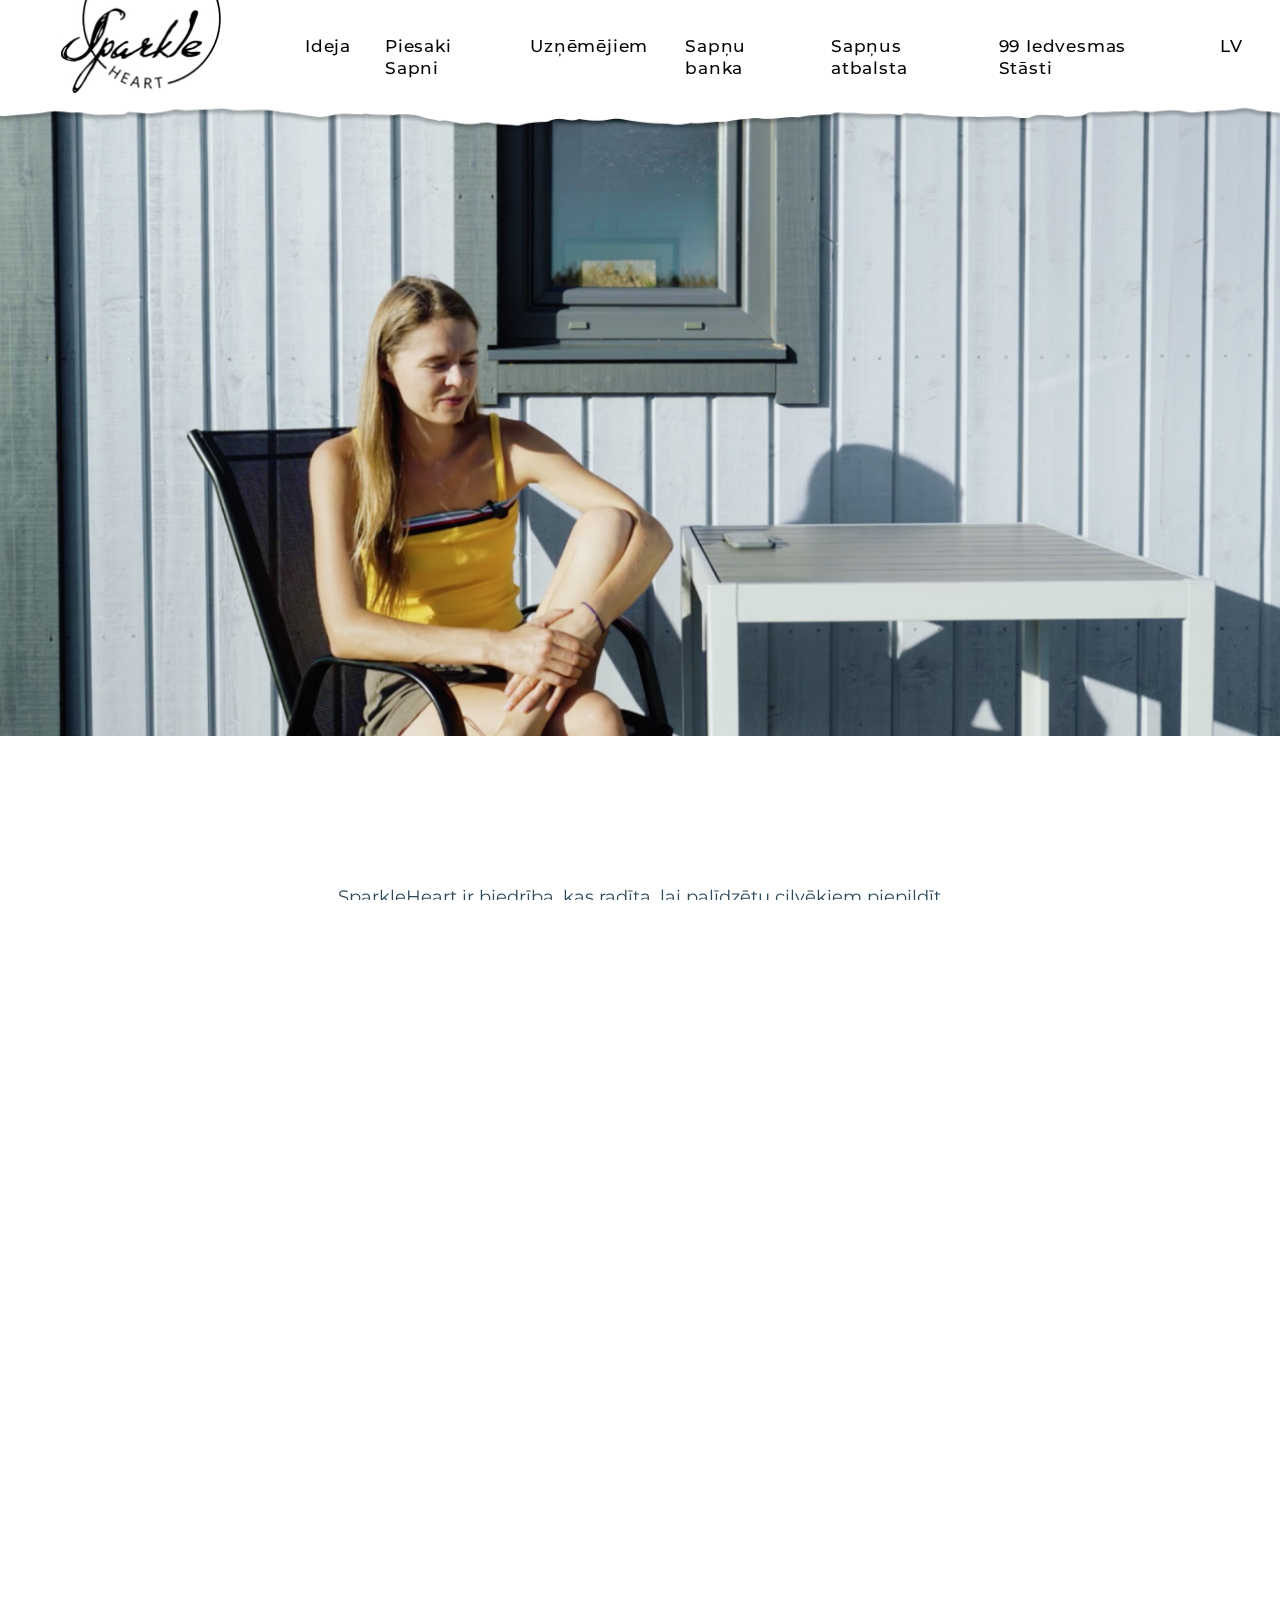
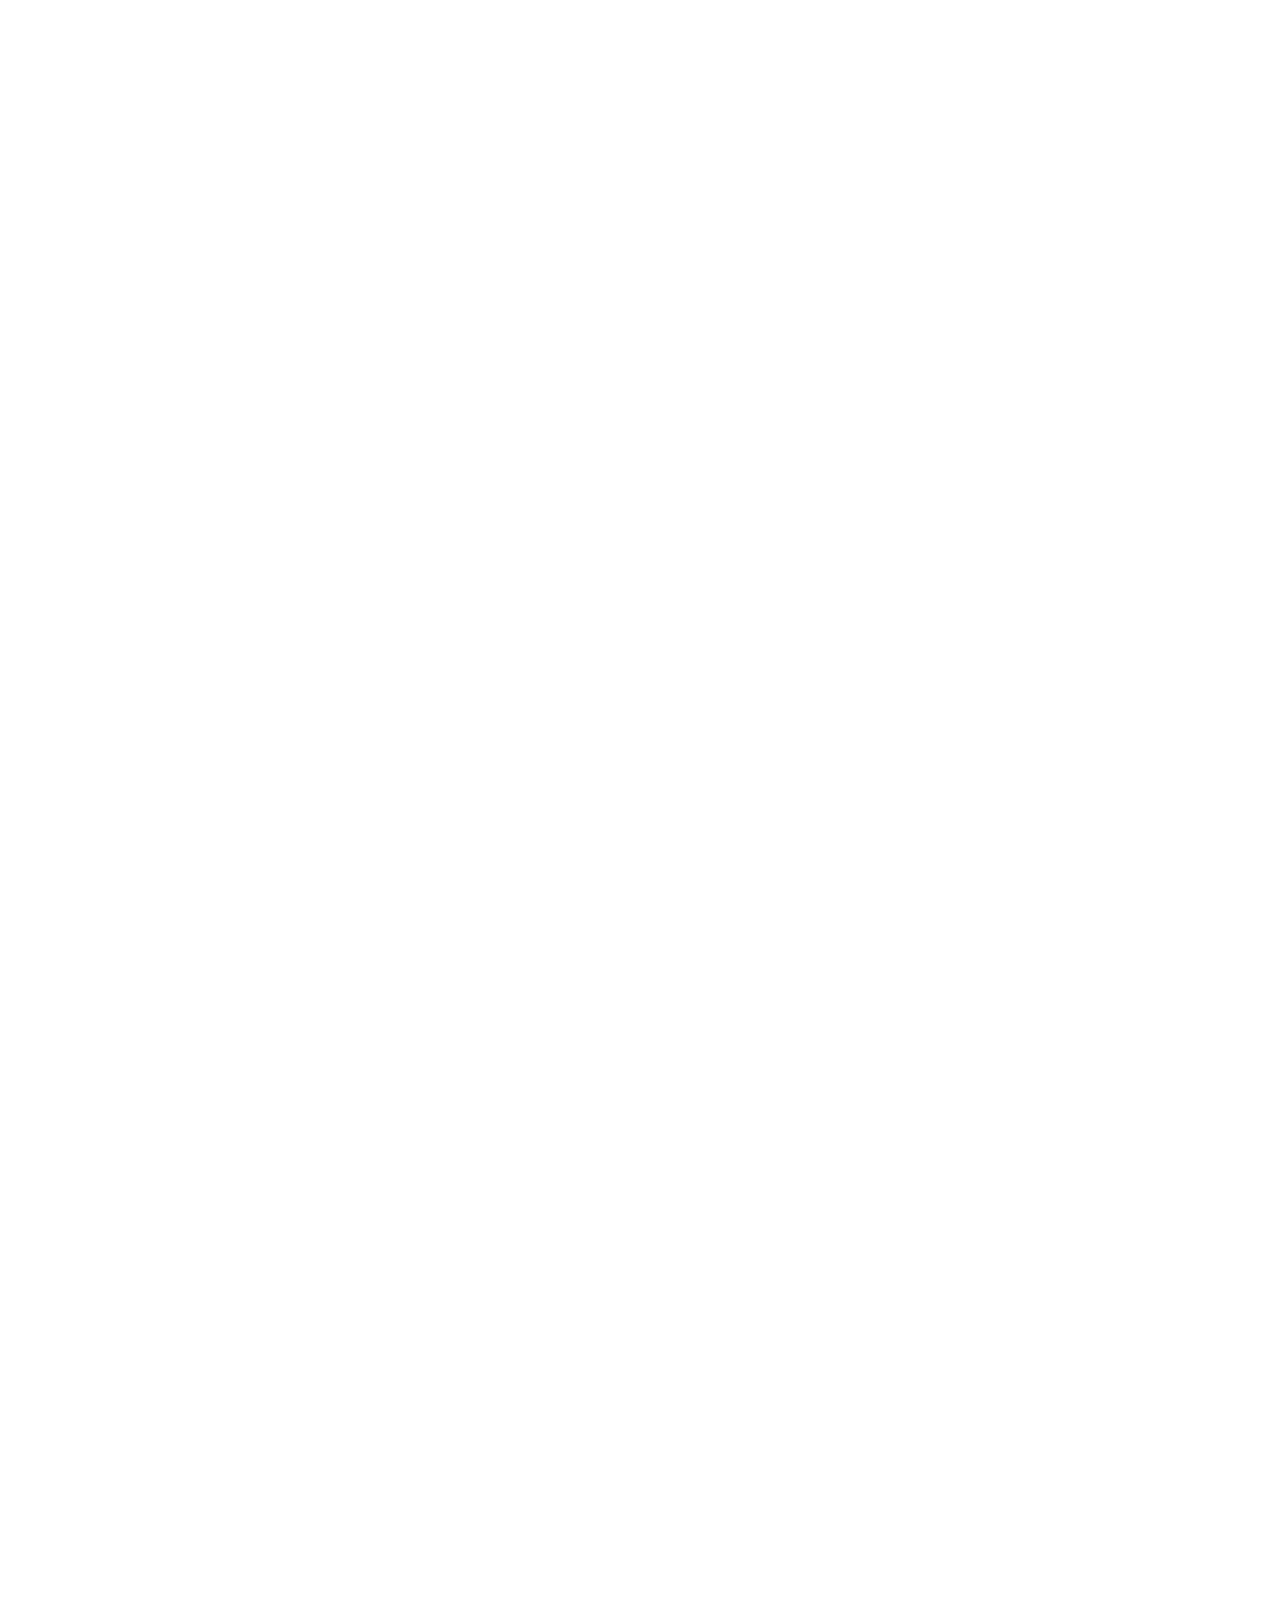
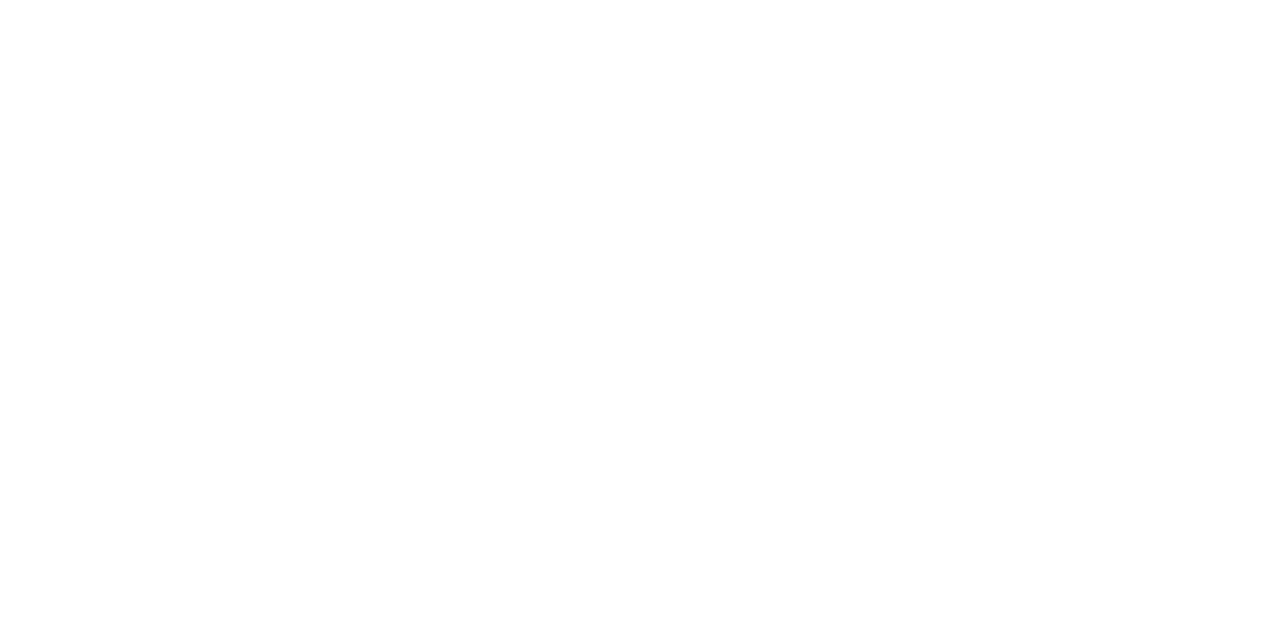
==== commit 5dc70198: "Add files via upload" ====
--- a/index.html
+++ b/index.html
@@ -39,23 +39,34 @@
 
 			<div class="collapse navbar-collapse" id="navbarSupportedContent">
 				<ul class="navbar-nav ml-auto mb-2 mb-lg-0" id="navbar-ul">
+				<div class="row justify-content-center" id="langRow">
+					<li class="nav-item col-2" id="languages1">
+						<a class="nav-link" id="nav-menu" href="#">LV</a>
+					</li>
+					<li class="nav-item col-2" id="languages2">
+						<a class="nav-link" id="nav-menu" href="#">EN</a>
+					</li>
+					<li class="nav-item col-2" id="languages3">
+						<a class="nav-link" id="nav-menu" href="#">RU</a>
+					</li>
+				</div>
 				<li class="nav-item" id="nav-item1">
-					<a class="nav-link" id="nav-menu" href="#">Ideja</a>
+					<a class="nav-link" id="nav-menu" href="ideja.html">Ideja</a>
 				</li>
 				<li class="nav-item" id="nav-item2">
-					<a class="nav-link" id="nav-menu" href="#">Piesaki Sapni</a>
+					<a class="nav-link" id="nav-menu" href="PiesakiSapni.html">Piesaki Sapni</a>
 				</li>
 				<li class="nav-item" id="nav-item3">
-					<a class="nav-link" id="nav-menu" href="#">Uzņēmējiem</a>
+					<a class="nav-link" id="nav-menu" href="Uznemejiem.html">Uzņēmējiem</a>
 				</li>
 				<li class="nav-item" id="nav-item4">
-					<a class="nav-link" id="nav-menu" href="#">Sapņu banka</a>
+					<a class="nav-link" id="nav-menu" href="SapnuBanka.html">Sapņu banka</a>
 				</li>
 				<li class="nav-item" id="nav-item5">
-					<a class="nav-link" id="nav-menu" href="#">Sapņus atbalsta</a>
+					<a class="nav-link" id="nav-menu" href="SapnusAtbalsta.html">Sapņus atbalsta</a>
 				</li>
 				<li class="nav-item" id="nav-item6">
-					<a class="nav-link" id="nav-menu" href="#">99 Iedvesmas Stāsti</a>
+					<a class="nav-link" id="nav-menu" href="99Iedvesmas.html">99 Iedvesmas Stāsti</a>
 				</li>
 				<li class="nav-item" id="nav-item7">
 					<a class="nav-link" id="nav-menu" href="#">LV</a>
@@ -77,7 +88,7 @@
 
 		<!--TEXT-->
 
-	<div class="text">
+	<div class="text" id="text1">
 		<div>
 			<p >SparkleHeart ir biedrība, kas radīta, lai palīdzētu cilvēkiem piepildīt pat pārdrošākos sapņus.
 				Šeit satiekas sapņotāji un viņu atbalstītāji - uzņēmumi, kas sniedz palīdzīgu roku, lai kopā pasauli padarītu par labāku vietu mums visiem. 
@@ -123,13 +134,13 @@
 		<!--SAPNI POGAS-->
 	<div class="container pogas">
 		<div class="row row-cols-2" id="buttonRow">
-			<div class="col-12 col-lg-6 col-xl-6 column1">
-				<p class="sapnisT">VĒLIES PIEPILDĪT SAVU SAPNI?</p>
+			<div class="col-12 col-lg-6 col-xl-6 col-sm-6 column1">
+				<p class="sapnisT" id="SapnisText1">VĒLIES PIEPILDĪT SAVU SAPNI?</p>
+				<button class="sapnis-button">Sapņotājiem</button>
+			</div>
+			<div class="col-12 col-lg-6 col-xl-6 col-sm-6 column2">
+				<p class="sapnisT" id="SapnisText2">VĒLIES PALĪDZĒT KĀDĀM PIEPILDĪT SAPNI?</p>
 				<button class="sapnis-button">Uzņēmējiem</button>
-			</div>
-			<div class="col-12 col-lg-6 col-xl-6 column2">
-				<p class="sapnisT">VĒLIES PALĪDZĒT KĀDĀM PIEPILDĪT SAPNI?</p>
-				<button class="sapnis-button">Sapņotājiem</button>
 			</div>
 		</div>
 	</div>
@@ -139,7 +150,7 @@
 	<form>
 		<div class="container-fluid box">
 			<h2>SAZINĀTIES AR MUMS</h2>
-			<div class="row form-row">
+			<div class="row form-row" id="forma">
 				<div class="col-12 col-xl-6 col-lg-6" id="col1">
 					<input type="text" class="form-control" placeholder="Vārds, Uzvārds">
 				</div>
@@ -148,7 +159,7 @@
 				</div>
 				<div class="input col-lg-12">
 					<input type="text" class="form-control" placeholder="Telefons*">
-					<input type="text" class="form-control height" placeholder="Jautājums, vai komentārs*">
+					<textarea class="form-control height" placeholder="Jautājums, vai komentārs*"></textarea>
 					<div class="field">
 						<P id="p1">* obligāti aizpildāmie lauki</P>
 					</div>
@@ -181,10 +192,12 @@
 	<footer>
 		<div class="container-fluid gray">
 			<div class="row" id="row">
-				<div class="col1 col-md-3 col-lg-3">
+				<div class="col1 col-12 col-md-7 col-lg-3 col-sm-5">
 					<img src="assets/img/GoldenV2Logo 3.png" alt="">
+					<p class="MobJuris" id="juris">Juris Gogulis</p>
 					<p class="tiesibas" id="tiesibas1">© SparkleHeart 2020.</p>
 					<p class="tiesibas" id="tiesibas2">Visas tiesības aizsargātas</p>
+					<p class="tiesibas" id="tiesibas-tablet">© SparkleHeart 2020. Visas tiesības aizsargātas</p>
 				</div>
 				<div class="col2 col-md-3 col-lg-3">
 					<ul>
@@ -208,7 +221,7 @@
 						</li>
 					</ul>
 				</div>
-				<div class="col3 col-md-3 col-lg-3">
+				<div class="col3 col-12 col-md-3 col-lg-3">
 					<h4>Biedrība SparkleHeart</h4>
               		<div>
                   		<p>Reģistrācijas nr. 40008293119</p>
@@ -216,9 +229,9 @@
                   		<p>LV52HABA0551047652465</p>
               		</div>
 				</div>
-				<div class="col4 col-md-3 col-lg-3">
+				<div class="col4 col-12 col-md-5 col-lg-3 col-sm-7">
 					<h4 id="juris">Juris Gogulis</h4>
-              		<div id="juris">
+              		<div id="rekviziti">
                   		<p class="adress">juris.gogulis@sparkleheart.org</p>
                    		<p class="adress">+37126890034</p>
                    		<p class="adress">Biķernieku iela 24a - 5, LV-1006</p>
--- a/assets/css/style.css
+++ b/assets/css/style.css
@@ -35,6 +35,15 @@
 
     .navbar a {
         padding: 8px 10px !important;
+        font-family: Montserrat;
+        font-style: normal;
+        font-weight: 500;
+        font-size: 17px;
+        line-height: 22px;
+        text-align: left;
+        color: #060606 !important;
+        padding: 0px !important;
+        letter-spacing: 0.8px;
     }
 
     .column1 {
@@ -144,7 +153,7 @@
         line-height: 71px;
     }
 
-    .text2 {
+    #text2 {
         padding-top: 112px;
         padding-bottom: 150px;
         width: 44%;
@@ -158,17 +167,25 @@
     }
 
 
-    #rectangle {
-        top: -706px;
-        z-index: 2;
-        padding: 0px !important;
-        margin-bottom: 0px !important;
-    }
-
-    #juristext {
-        z-index: 3;
-    }
-
+    #SapnisText1 {
+        margin-bottom: 50px;
+    }
+
+    #SapnisText2 {
+        margin-bottom: 50px;
+    }
+
+    #text4 {
+        width: 40%;
+    }
+
+    #PiesakiSapniColumn1 {
+        padding-right: 170px !important;
+    }
+
+    #PiesakiSapniColumn2 {
+        padding-left: 170px !important;
+    }
 
 }
 
@@ -178,17 +195,6 @@
         padding-right: 377px;
     }
 
-    .navbar a {
-        font-family: Montserrat;
-        font-style: normal;
-        font-weight: 500;
-        font-size: 16px;
-        line-height: 22px;
-        text-align: left;
-        color: #060606 !important;
-        padding: 0px !important;
-        letter-spacing: 0.6px;
-    }
 
     #navbar-ul {
         margin: 15px 5px 0px 5px !important;
@@ -197,22 +203,98 @@
 
     .nav-item {
         margin: 0px !important;
-        text-align: center !important;
-        padding: 10px !important;
-    }
-
-
+        padding: 17px;
+    }
+
+    #nav-item1 {
+        padding-left: 23px;
+    }
+
+    #nav-item4 {
+        padding-left: 20px;
+    }
+
+    #nav-item5 {
+        padding-left: 19px;
+    }
+
+    #nav-item6 {
+        padding-left: 16px;
+    }
+
+    #nav-item7 {
+        padding-left: 40px;
+    }
+
+
+}
+
+@media screen and (max-width: 1200px) {
+    .form-row {
+        padding-right: 230px;
+        padding-left: 230px;
+    }
+
+    #PiesakiSapniColumn1 {
+        padding: 40px !important;
+    }
+
+    #PiesakiSapniColumn2 {
+        padding: 40px !important;
+    }
+
+    #PiesakiSapniText1 {
+        margin-bottom: 50px !important;
+    }
 }
 
 @media screen and (max-width: 992px) {
     #nav-menu {
         display: block;
         text-align: center;
-        margin: 15px;
-        padding: 0 30px;
+        margin: 23px 0px;
+        padding: 0px 5px !important;   
+    }
+
+    #langRow {
+        display: flex !important;
+    }
+
+    #languages1 {
+        display: block !important;
+        margin: 15px 5px !important;
+    }
+
+    #languages2 {
+        display: block !important;
+        margin: 15px 5px !important;
+    }
+
+    #languages3 {
+        display: block !important;
+        margin: 15px 5px !important;
+    }
+
+    #nav-item7 {
+        display: none;
+    }
+
+    .nav-item {
+        padding: 0px !important;
+    }
+
+    #langRow {
+        text-align: center;
+        padding: 0px !important;
+    }
+
+    #languages {
+        display: block;
+        text-align: center;
+        padding: 0px !important;
     }
     
-    .row {
+    #forma {
         padding-left: 50px;
         padding-right: 50px;
     }
@@ -226,42 +308,98 @@
         padding-left: 5px !important;
         padding-right: 5px !important;
     }
+
+    #SapnisText1 {
+        margin-bottom: 85px;
+    }
+
+    #SapnisText2 {
+        margin-bottom: 50px;
+    }
+
+    .col4 {
+        margin-top: 80px !important;
+    }
+
+    .col2 {
+        display: none;
+    }
+
+    .col3 {
+        display: none;
+    }
+
+    .col4 h4 {
+        float: right;
+        width: 100%;
+        display: none;
+    }
+    
+    .col4 p {
+        text-align: right;
+    }
+
+    .col1 #tiesibas1 {
+        display: none;
+    }
+
+    .col1 #tiesibas2 {
+        display: none;
+    }
+
+    .col1 #tiesibas-tablet {
+        display: block !important;
+    }
+
+    #vector1-text {
+        margin-top: 20px;
+        margin-right: 200px;
+    }
+
+    #vector2-text {
+        margin-top: 20px;
+        margin-left: 200px;
+    }
+
+    #vector3-text {
+        margin-top: 20px;
+        margin-right: 200px;
+    }
   }
 @media screen and (max-width: 768px) {
-    .col2 {
-        display: none;
-    }
 
     .box {
         padding-left: 30px;
         padding-right: 30px;
     }
 
-    footer div {
-        float: left;
-    }
-
-    .col1 p {
-        display: none;
-    }
 
     .col1 img{
         float: left;
         margin-bottom: 20px; 
     }
 
+
+
+    .col2 {
+        display: none;
+    }
+
     .col3 {
         display: none;
     }
 
+    .col4 {
+        margin-top: 80px !important;
+    }
+
     .col4 h4 {
         float: left;
-        display: flex;
         width: 100%;
     }
     
     .col4 p {
-        text-align: left;
+        text-align: right;
     }
 
     .orange img {
@@ -277,6 +415,16 @@
     .text{
         text-align: center;
     }
+
+    #SapnisText1 {
+        margin-bottom: 50px;
+    }
+
+    #SapnisText2 {
+        margin-bottom: 50px;
+    }
+
+
 
 }
 @media screen and (max-width: 576px) {
@@ -441,6 +589,93 @@
         margin-top: 55px !important;
     }
 
+    #SapnisText1 {
+        margin-bottom: 30px;
+    }
+
+    #SapnisText2 {
+        margin-bottom: 30px;
+        margin-top: 50px;
+    }
+
+    button.sapnis-button {
+        padding: 13px 85px !important;
+    }
+
+    #forma {
+        padding-right: 30px;
+        padding-left: 30px;
+    }
+
+    #text4 {
+        width: 70%;
+    }
+
+    #PiesakiSapniText1 {
+        font-size: 12px !important;
+        font-style: normal !important;
+        font-weight: 400 !important;
+        line-height: 15px !important;
+        letter-spacing: 0em;
+        text-align: center;
+    }
+
+    #PiesakiSapniText2 {
+        font-size: 12px !important;
+        font-style: normal !important;
+        font-weight: 400 !important;
+        line-height: 15px !important;
+        letter-spacing: 0em;
+        text-align: center;
+    }
+
+    #PiesakiSapniHeader1 {
+        font-size: 18px !important;
+        font-style: normal !important;
+        font-weight: 500 !important;
+        line-height: 27px !important;
+        letter-spacing: 0em;
+        text-align: center;
+    }
+
+    #PiesakiSapniHeader2 {
+        font-size: 18px !important;
+        font-style: normal !important;
+        font-weight: 500 !important;
+        line-height: 27px !important;
+        letter-spacing: 0em;
+        text-align: center;
+    }
+
+    #PiesakiSapniColumn1 {
+        padding: 20px !important;
+    }
+
+    #PiesakiSapniColumn2 {
+        padding: 40px 20px !important;
+    }
+
+    #PiesakiSapni-text {
+        font-size: 14px !important;
+        font-style: normal !important;
+        font-weight: 500 !important;
+        line-height: 17px !important;
+        letter-spacing: 0em;
+        text-align: center;
+    }
+
+    #PiesakiSapni {
+        font-size: 36px !important;
+        font-style: normal !important;
+        font-weight: 500 !important;
+        line-height: 53px !important;
+        letter-spacing: 0em;
+        text-align: center;
+    }
+
+    #PiesakiSapni-button {
+        padding: 10px 60px !important;
+    }
 }
 
 @media screen and (max-width: 350px) {
@@ -541,6 +776,10 @@
     overflow-x: hidden; 
 }
 
+p {
+    color: #2F4858;
+}
+
 div {
     display: block;
 }
@@ -558,7 +797,7 @@
 
 .navbar-toggler {
     border: 0px solid;
-    padding-right: 20px;
+    padding-right: 20px !important;
 }
 
 .navbar ul {
@@ -584,6 +823,10 @@
 .custom-toggler .navbar-toggler-icon {
     background-image: url('data:image/svg+xml,utf8, <svg width="15" height="15" viewBox="0 0 15 15" fill="none" xmlns="http://www.w3.org/2000/svg"><path d="M8.87423 7.49996L14.7149 1.65908C15.095 1.27915 15.095 0.664869 14.7149 0.284944C14.335 -0.0949812 13.7207 -0.0949812 13.3408 0.284944L7.49992 6.12582L1.65921 0.284944C1.27911 -0.0949812 0.665002 -0.0949812 0.285077 0.284944C-0.0950258 0.664869 -0.0950258 1.27915 0.285077 1.65908L6.12578 7.49996L0.285077 13.3408C-0.0950258 13.7208 -0.0950258 14.335 0.285077 14.715C0.474417 14.9045 0.72337 14.9997 0.972146 14.9997C1.22092 14.9997 1.4697 14.9045 1.65921 14.715L7.49992 8.87409L13.3408 14.715C13.5303 14.9045 13.7791 14.9997 14.0279 14.9997C14.2766 14.9997 14.5254 14.9045 14.7149 14.715C15.095 14.335 15.095 13.7208 14.7149 13.3408L8.87423 7.49996Z" fill="black"/></svg>')
 
+}
+
+#langRow {
+    display: none;
 }
 
 
@@ -757,19 +1000,18 @@
     margin-left: -1em !important;
 }
 
-/* .placeholder {
-    position: absolute; 
-    left: 5px;   
-    top: 35px;
-    padding: 0 20px;
-    font-family: Montserrat;
-    font-style: normal;
-    font-weight: normal;
-    font-size: 18px;
-    letter-spacing: -0.015em;
-    color: #1e2f3a;
-    background-color: transparent;
-} */
+#col1 {
+    padding-bottom: 0px !important;
+}
+
+#col2 {
+    padding-bottom: 0px !important;
+}
+
+.box {
+    padding-left: 0px !important;
+    padding-right: 0px !important;
+}
 
 .box {
     align-items: center;
@@ -865,15 +1107,6 @@
     border-bottom-style: none !important;
 }
 
-/* ::placeholder {
-    text-align: left;
-    margin-top: 0px;
-    font-family: 'Montserrat', sans-serif !important;
-    font-style: normal !important;
-    font-size: 18px !important;
-    font-weight: 500 !important;
-} */
-
 .height{
     height: 232px;
 }
@@ -947,13 +1180,25 @@
     z-index: 3;
     float: left;
     position: relative;
-    top: -60px;
+    top: -68px;
+}
+
+#row {
+    margin-top: 60px;
+}
+
+.MobJuris {
+    display: none;
 }
 
 .col1 p {
     color: #FFFFFF;
     margin: 0 0 ;
     text-align: left;
+}
+
+.col1 > #tiesibas-tablet {
+    display: none;
 }
 
 
@@ -1010,6 +1255,364 @@
 .mini-icons img {
     margin: 0px 10px;
 }
+
+/* Ideja-Juris */
+
+.juris_img {
+    position: relative;
+    display: flex;
+    justify-content: center;
+    align-items: center;
+    height: 100%;
+}
+
+#juris_bilde {
+    z-index: -1;
+    padding: 0px !important;
+    margin-bottom: 0px!important;
+    position: absolute;
+    height: 100%;
+    width: 100%;
+    object-fit: cover;
+}
+
+#rectangle {
+    z-index: -1;
+    padding: 0px !important;
+    margin-bottom: 0px !important;
+    position: absolute;
+    height: 100%;
+    width: 100%;
+    object-fit: cover;
+}
+
+#juris_text {
+    font-family: Oswald;
+    font-size: 24px;
+    font-style: normal;
+    font-weight: 500;
+    line-height: 36px;
+    letter-spacing: 0em;
+    color: #FFFFFF;
+    margin: 20em 280px 0px;
+    text-align: center;
+}
+
+.juris_RippedTop {
+    position: absolute;
+    width: 100%;
+    height: auto;
+    object-fit: cover;
+    margin-top: -45em;
+}
+
+
+.juris_RippedBot {
+    position: absolute;
+    width: 100%;
+    height: auto;
+    
+    margin-bottom: -45em;
+}
+
+/* ideja-carousel */
+
+.carousel > p {
+    color: #2F4858;
+}
+
+
+/* Piesaki Sapni */
+
+#text3 {
+    margin-bottom: 0px;
+    padding-top: 20px;
+    padding-bottom: 20px;
+}
+
+#PiesakiSapni-text {
+    font-size: 24px;
+}
+
+#img-width1 {
+    width: 22%;
+}
+
+#img-width2 {
+    width: 21%;
+    padding: 0% !important;
+    height: 100%;
+}
+
+#img-width3 {
+    width: 22%;
+}
+
+#img-width4 {
+    width: 35%;
+}
+
+#mob-img-5 {
+    width: 38%;
+}
+
+#mob-img-6 {
+    width: 62%;
+}
+
+#mob-img-7 {
+    width: 49%;
+}
+
+#img-width-mob_PiesakiSapni {
+    width: 51%;
+    padding: 0% !important;
+}
+
+.PiesakiSapniT {
+    font-family: Montserrat;
+    font-size: 18px;
+    font-style: normal;
+    font-weight: 400;
+    line-height: 22px;
+    letter-spacing: 0em;
+    text-align: center;
+}
+
+.PiesakiSapniH {
+    font-family: Oswald;
+    font-size: 30px;
+    font-style: normal;
+    font-weight: 500;
+    line-height: 44px;
+    letter-spacing: 0em;
+    text-align: center;
+    margin-top: 60px;
+}
+
+#PiesakiSapniText1 {
+    margin-bottom: 153px;
+}
+
+#PiesakiSapniText2 {
+    margin-bottom: 64px;
+}
+
+#PiesakiSapni {
+    margin: 30px 0px 10px 0px !important;
+    padding-top: 70px !important;
+    padding-bottom: 50px !important;
+    font-family: Oswald;
+    font-style: normal;
+    font-weight: 500;
+    font-size: 48px;
+    line-height: 71px;
+}
+
+
+/* SAPNU BANKA */
+
+#text5 {
+    padding-top: 0px !important;
+}
+
+#MerkisText {
+    text-align: center;
+    font-family: Oswald;
+    font-size: 30px;
+    font-style: normal;
+    font-weight: 500;
+    line-height: 44px;
+    letter-spacing: 0em;
+    text-align: center;
+    margin: 120px auto;
+}
+
+.vector1 {
+    align-items: right;
+    text-align: right;
+    padding-right: 35px !important;
+}
+
+.vector-text1 {
+    align-items: left;
+    text-align: left;
+    padding-left: 35px !important;
+    width: 60% !important;
+}
+
+#vector1-text {
+    margin-top: 20px;
+    margin-right: 300px;
+}
+
+#saule {
+    margin: 30px auto;
+}
+
+.vector2 {
+    align-items: left;
+    text-align: left;
+    padding-left: 35px !important;
+}
+
+.vector-text2 {
+    align-items: right;
+    text-align: right;
+    padding-right: 35px !important;
+    width: 60%;
+}
+
+#vector2-text {
+    margin-top: 20px;
+    margin-left: 300px;
+}
+
+#kalni {
+    margin: 40px auto;
+}
+
+.vector3 {
+    align-items: right;
+    text-align: right;
+    padding-right: 35px !important;
+}
+
+.vector-text3 {
+    align-items: left;
+    text-align: left;
+    padding-left: 35px !important;
+    width: 60% !;
+}
+
+#vector3-text {
+    margin-top: 20px;
+    margin-right: 300px;
+}
+
+#brilles {
+    margin: 30px auto;
+}
+
+#MisijaHeader {
+    font-family: Oswald;
+    font-size: 30px;
+    font-style: normal;
+    font-weight: 500;
+    line-height: 44px;
+    letter-spacing: 0em;
+    text-align: center;
+    margin: 60px;
+}
+
+#MisijaText {
+    font-family: Montserrat;
+    font-size: 24px;
+    font-style: normal;
+    font-weight: 500;
+    line-height: 29px;
+    letter-spacing: 0em;
+    text-align: center;
+    margin: 60px auto 200px;
+}
+
+.SapnuBankaOrange1 {
+    background-image: url(../img/OrangeBackground.png);
+    width: 100%;
+    background-repeat: no-repeat;
+    background-size:cover;
+}
+
+#group14 {
+    margin: 50px;
+}
+
+.SapnuBankaOrange2 {
+    background-image: url(../img/OrangeBackground.png);
+    width: 100%;
+    background-repeat: no-repeat;
+    background-size:cover;
+}
+
+#group15 {
+    margin: 50px;
+}
+
+#groupText {
+    color: #FFFFFF !important;
+    font-family: Montserrat;
+    font-size: 24px;
+    font-style: normal;
+    font-weight: 500;
+    line-height: 29px;
+    letter-spacing: 0em;
+    text-align: center;
+    padding-bottom: 110px !important;
+}
+
+.Orange1-img {
+    width: 450px;
+    margin: auto;
+}
+
+.Orange2-img {
+    width: 450px;
+    margin: auto;
+}
+
+.Orange1-text {
+    margin: 50px 270px;
+}
+
+.Orange2-text {
+    margin: 50px 270px;
+}
+
+#SapnusAtlasis {
+    font-family: Oswald;
+    font-size: 30px;
+    font-style: normal;
+    font-weight: 500;
+    line-height: 44px;
+    letter-spacing: 0em;
+    text-align: center;
+    margin: 60px;
+}
+
+#vector4 {
+    align-items: center;
+    text-align: center;
+    padding: 0px !important;
+}
+
+#vector5 {
+    align-items: center;
+    text-align: center;
+    padding: 0px !important;
+}
+
+#SapnuAtlasisText1 {
+    font-family: Montserrat;
+    font-size: 24px;
+    font-style: normal;
+    font-weight: 500;
+    line-height: 29px;
+    letter-spacing: 0em;
+    text-align: center;
+    margin: 25px 200px 50px;
+}
+
+#SapnuAtlasisText2 {
+    font-family: Montserrat;
+    font-size: 24px;
+    font-style: normal;
+    font-weight: 500;
+    line-height: 29px;
+    letter-spacing: 0em;
+    text-align: center;
+    margin: 50px 200px 50px;
+}
+
 /*
 Extra small (xs) devices (portrait phones, less than 576px)
 No media query since this is the default in Bootstrap
